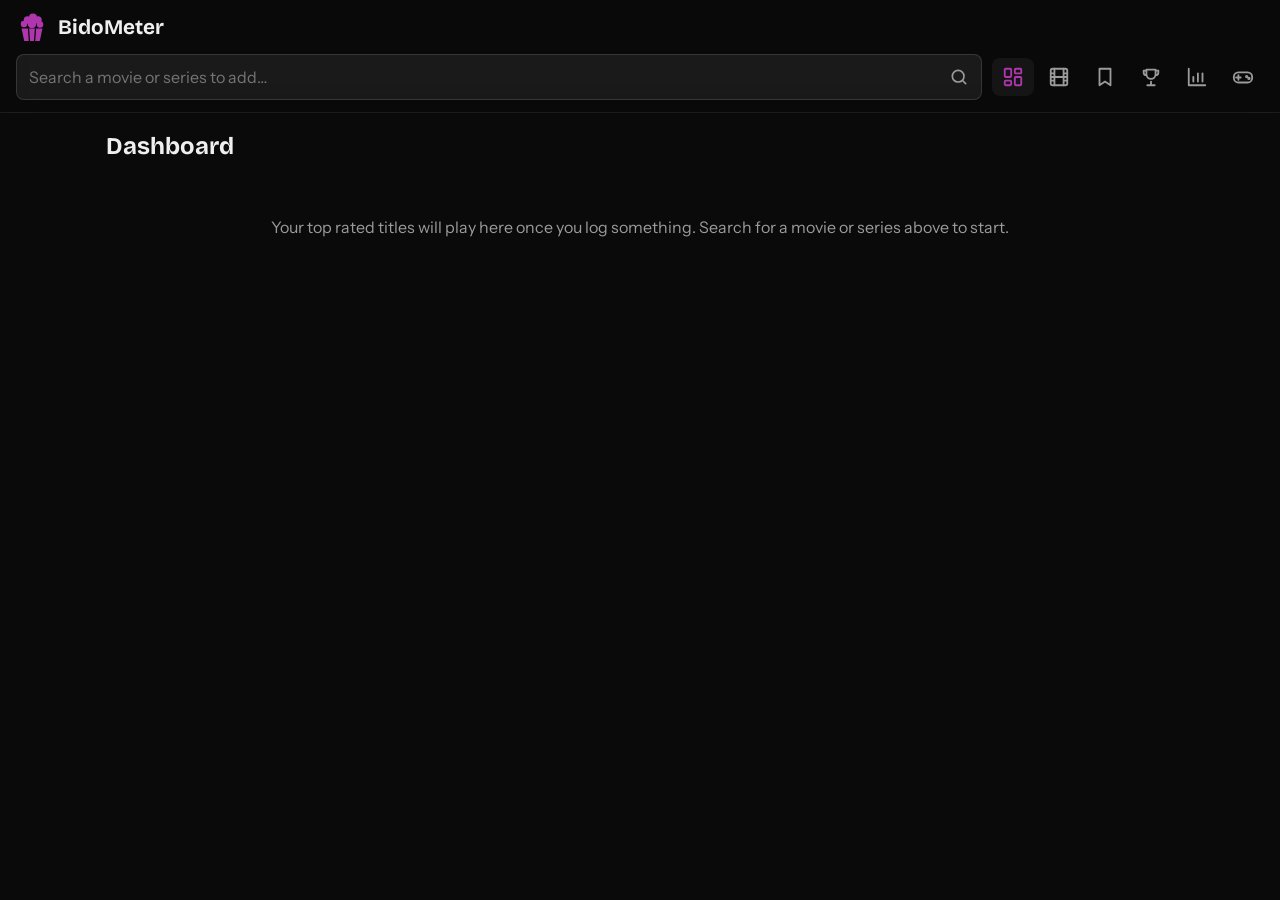
==== index.html @ 8f3de4a9 "UI optimization and bug fixes" ====
<!DOCTYPE html>
<html lang="en">
<head>
<meta charset="utf-8">
<meta name="viewport" content="width=device-width, initial-scale=1">
<title>BidoMeter</title>
<link rel="icon" href="favicon.svg" type="image/svg+xml">
<link rel="icon" href="icon-192.png" sizes="192x192" type="image/png">
<link rel="apple-touch-icon" href="apple-touch-icon.png">
<link rel="manifest" href="manifest.webmanifest">
<meta name="theme-color" content="#0a0a0a">
<meta name="apple-mobile-web-app-capable" content="yes">
<meta name="mobile-web-app-capable" content="yes">
<meta name="apple-mobile-web-app-title" content="BidoMeter">
<meta name="apple-mobile-web-app-status-bar-style" content="black">
<link href="https://fonts.googleapis.com/css2?family=Bricolage+Grotesque:wght@600;800&family=Instrument+Sans:wght@400;600&display=swap" rel="stylesheet">
<style>
:root{color-scheme:dark;--bg:#0a0a0a;--card:#151515;--line:#2b2b2b;--ink:#efefef;--mute:#9b9b9b;--hot:#b036ad;--glow:rgba(176,54,173,.55);--red:#ff6b81}
*{box-sizing:border-box;margin:0}
body{background:var(--bg);color:var(--ink);font:16px/1.5 'Instrument Sans',system-ui,sans-serif;min-height:100vh}
h1,h2,h3{font-family:'Bricolage Grotesque',system-ui,sans-serif;line-height:1.15}
button,input{font:inherit;color:inherit}
button{cursor:pointer}
:focus-visible{outline:2px solid var(--hot);outline-offset:2px}
header{position:sticky;top:0;z-index:5;background:rgba(10,10,10,.55);-webkit-backdrop-filter:blur(18px) saturate(150%);backdrop-filter:blur(18px) saturate(150%);border-bottom:1px solid rgba(255,255,255,.08);padding:12px 16px;display:flex;flex-wrap:wrap;gap:10px;align-items:center}
header h1{font-size:1.3rem;flex:1 1 100%}
header form{flex:1 1 240px;display:flex;gap:6px}
input{background:var(--card);border:1px solid var(--line);border-radius:8px;padding:10px 12px;width:100%}
.btn{background:var(--hot);color:#fff;border:0;border-radius:8px;padding:10px 16px;font-weight:600}
.btn.ghost{background:none;color:var(--ink);border:1px solid var(--line)}
.btn.danger{background:none;color:var(--red);border:1px solid var(--red)}
nav{display:flex;gap:4px}
nav button{background:none;border:0;padding:8px 12px;border-radius:8px;color:var(--mute);font-weight:600}
nav button.on{background:var(--card);color:var(--hot)}
main{max-width:1100px;margin:0 auto;padding:20px 16px 60px}
.grid{display:grid;grid-template-columns:repeat(auto-fill,minmax(150px,1fr));gap:16px}
.poster{background:var(--card);border:1px solid var(--line);border-radius:10px;overflow:hidden;text-align:left;padding:0;display:block;width:100%}
.poster img,.ph{width:100%;aspect-ratio:2/3;object-fit:cover;display:grid;place-items:center;background:var(--card);color:var(--mute)}
.poster div{padding:8px 10px;font-size:.9rem}
.poster small{color:var(--mute);display:block}
.score{color:var(--hot);font-weight:600}
.empty{color:var(--mute);padding:40px 0;text-align:center}
.msg{background:var(--card);border-left:4px solid var(--hot);padding:12px 14px;border-radius:6px;margin-bottom:16px}
#modal{position:fixed;inset:0;background:rgba(0,0,0,.86);display:none;z-index:10;overflow:auto;padding:16px}
#modal.open{display:block}
.sheet{background:var(--bg);border:1px solid var(--line);border-radius:14px;max-width:820px;margin:0 auto;padding:20px;position:relative}
.x{position:absolute;right:12px;top:12px;background:var(--card);border:0;border-radius:50%;width:36px;height:36px}
.top{display:flex;gap:18px;flex-wrap:wrap}
.top img{width:170px;border-radius:10px;align-self:flex-start}
.top>div{flex:1 1 260px}
.meta{color:var(--mute);margin:6px 0 10px}
.badges{display:flex;gap:8px;flex-wrap:wrap;margin:10px 0}
.badge{background:var(--card);border:1px solid var(--line);border-radius:20px;padding:3px 12px;font-size:.85rem}
.cast{display:flex;gap:12px;overflow-x:auto;padding:8px 0}
.cast button{background:none;border:0;width:84px;flex:none;text-align:center;font-size:.8rem}
.cast img,.cast .ph{width:72px;height:72px;border-radius:50%;margin:0 auto 4px;aspect-ratio:1}
.rate{background:var(--card);border-radius:10px;padding:14px;margin-top:16px}
.row{display:flex;justify-content:space-between;align-items:center;gap:8px;padding:5px 0;flex-wrap:wrap}
.stars button{background:none;border:0;font-size:1.7rem;color:#444;padding:0 2px}
.stars button.f{color:var(--hot)}
.acts{display:flex;gap:8px;margin-top:12px;flex-wrap:wrap}
.lb{list-style:none;padding:0}
.lb li{display:flex;align-items:center;gap:12px;background:var(--card);border:1px solid var(--line);border-radius:10px;padding:8px 12px;margin-bottom:8px;cursor:pointer}
.lb img,.lb .ph{width:48px;height:48px;border-radius:50%;aspect-ratio:1}
.lb b{margin-left:auto;font-family:'Bricolage Grotesque';font-size:1.4rem;color:var(--hot)}
.lb .rk{width:28px;color:var(--mute)}
label{display:block;margin:12px 0 4px;color:var(--mute);font-size:.9rem}
h2{margin:0 0 14px}h3{margin:20px 0 6px}

select{display:block;width:100%;margin-top:4px;background:var(--card);border:1px solid var(--line);border-radius:8px;padding:9px 10px;color:var(--ink);font:inherit}
.filters{display:grid;grid-template-columns:repeat(auto-fit,minmax(130px,1fr));gap:10px;margin-bottom:18px;align-items:end}
.filters label{margin:0;font-size:.8rem}
.filters input{margin-top:4px}
.stats{display:grid;grid-template-columns:repeat(3,1fr);gap:12px;margin:0 0 4px}
.stat{background:var(--card);border:1px solid var(--line);border-radius:10px;padding:12px 14px}
.stat b{display:block;font:800 1.6rem 'Bricolage Grotesque',system-ui,sans-serif;color:var(--hot)}
.stat span{color:var(--mute);font-size:.85rem}
.hero{position:relative;height:380px;border:1px solid var(--line);border-radius:16px;overflow:hidden;background:var(--card)}
.slide{position:absolute;inset:0;display:flex;gap:24px;align-items:flex-end;padding:28px 64px 48px;opacity:0;transition:opacity .7s;pointer-events:none}
.slide.on{opacity:1;pointer-events:auto}
.slide .full{position:absolute;inset:0;width:100%;height:100%;object-fit:cover;object-position:center 20%}
.shade{position:absolute;inset:0;background:linear-gradient(0deg,rgba(10,10,10,.96) 0%,rgba(10,10,10,.6) 45%,rgba(10,10,10,.1) 100%)}
.slide .txt{position:relative;min-width:0}
.slide h2{font-size:2.2rem;margin:4px 0}
.slide .meta{margin:0}
.sr{color:var(--hot);letter-spacing:2px;font-size:1.2rem}
.ov{display:-webkit-box;-webkit-line-clamp:3;-webkit-box-orient:vertical;overflow:hidden;margin:8px 0 4px;max-width:60ch}
.arrow{position:absolute;top:50%;transform:translateY(-50%);z-index:2;width:40px;height:40px;border-radius:50%;border:1px solid var(--line);background:rgba(10,10,10,.6);font-size:1.3rem}
.arrow.l{left:10px}.arrow.r{right:10px}
.dots{position:absolute;bottom:12px;left:0;right:0;display:flex;justify-content:center;gap:8px;z-index:2}
.dots button{width:10px;height:10px;border-radius:50%;border:0;background:#444;padding:0}
.dots button.on{background:var(--hot);width:26px;border-radius:6px}
@media(max-width:640px){.hero{height:440px}.slide{padding:20px 16px 44px}.slide h2{font-size:1.5rem}.arrow{display:none}}
@media(prefers-reduced-motion:reduce){.slide{transition:none}}
.score,.sr,.stars button.f,.stat b,.lb b{text-shadow:0 0 10px var(--glow)}
.dots button.on{box-shadow:0 0 10px var(--glow)}
.hero{box-shadow:0 0 24px rgba(176,54,173,.25)}
.slide .txt{text-shadow:0 1px 8px rgba(0,0,0,.7)}
.cast img,.lb img{object-fit:cover;object-position:center top;flex:none}
.lb .ph{flex:none}
.cast button{display:flex;flex-direction:column;align-items:center;justify-content:flex-start}
.nm{display:-webkit-box;-webkit-line-clamp:2;-webkit-box-orient:vertical;overflow:hidden;line-height:1.25;min-height:2.5em;width:100%}
nav button{padding:8px 10px}
nav button svg{display:block;width:22px;height:22px}
.sr svg{width:1.25rem;height:1.25rem;margin-right:2px;vertical-align:-4px}
header input{background:rgba(255,255,255,.07);border-color:rgba(255,255,255,.12)}
#sf{position:relative}
#sf input{padding-right:46px}
.sbtn{position:absolute;right:4px;top:50%;transform:translateY(-50%);width:38px;height:38px;display:grid;place-items:center;background:none;border:0;border-radius:8px;color:var(--mute)}
.sbtn:hover{color:var(--hot)}
.sbtn svg{width:20px;height:20px}
.ic{display:inline-grid;place-items:center;padding:9px 11px;justify-self:start}
.ic svg{width:20px;height:20px}
.strip{display:flex;gap:10px;overflow-x:auto;padding-bottom:8px;margin-top:30px}
.strip+.top{margin-top:10px}
.strip.wide img{height:170px;aspect-ratio:16/9}
.strip img{flex:none;height:210px;aspect-ratio:2/3;object-fit:cover;border-radius:10px}
.facts{margin:8px 0 10px}
.facts p{display:flex;gap:10px;margin:3px 0}
.facts .k{flex:none;width:84px;color:var(--mute)}
.facts .v{min-width:0}
[hidden]{display:none!important}
.clip{display:-webkit-box;-webkit-line-clamp:4;-webkit-box-orient:vertical;overflow:hidden;white-space:pre-line}
.ov.clip{-webkit-line-clamp:3}
.clip.open{display:block;-webkit-line-clamp:unset;overflow:visible}
.vm{display:block;background:none;border:0;padding:2px 0;margin:0 0 10px;color:var(--hot);font-weight:600}
.slide .txt{max-height:100%;overflow-y:auto}
img.zm{cursor:zoom-in}
.strip.wide{margin-top:16px}
.top h2{padding-right:44px}
#lb{position:fixed;inset:0;z-index:30;background:rgba(0,0,0,.95);display:flex;align-items:center;justify-content:center;cursor:zoom-out}
#lb img{max-width:100vw;max-height:100vh;object-fit:contain}
.lbx,.lbp{position:absolute;width:44px;height:44px;border-radius:50%;border:0;background:rgba(255,255,255,.12);color:#fff;font-size:1.4rem}
.lbx{top:14px;right:14px}
.lbp{top:50%;transform:translateY(-50%)}
.lbp.l{left:12px}.lbp.r{right:12px}
.aw .awn{margin:0 0 6px}
.aw .vm{margin:6px 0 0}
header h1{display:flex;align-items:center;gap:10px}
.logo{width:32px;height:32px;flex:none;color:var(--hot)}
.chips{display:flex;gap:8px;flex-wrap:wrap;margin:0 0 10px}
.chip{border:1px solid var(--line);background:var(--card);border-radius:20px;padding:6px 16px}
.chip.on{background:var(--hot);border-color:var(--hot);color:#fff}
.pg{display:flex;flex-wrap:wrap;justify-content:center;gap:6px;margin:24px 0 4px}
.pgb{min-width:38px;height:38px;padding:0 10px;border-radius:8px;border:1px solid var(--line);background:var(--card)}
.pgb.on{background:var(--hot);border-color:var(--hot);color:#fff}
.pgb:disabled{opacity:.35;cursor:default}
.gap{align-self:center;color:var(--mute)}
.bar{margin:-6px 0 8px}
.bk{background:none;border:0;color:var(--hot);font-weight:600;padding:6px 8px 6px 0}
.bar+.strip{margin-top:4px}
.hh{margin:28px 0 12px}
.hh:first-child{margin-top:0}
.atop{display:flex;align-items:flex-start;gap:14px;overflow-x:auto;padding-bottom:8px}
.at{flex:none;width:140px;background:none;border:0;padding:0;text-align:left;display:flex;flex-direction:column;align-items:flex-start;justify-content:flex-start}
.at img,.at .ph{display:block;width:140px;aspect-ratio:2/3;object-fit:cover;object-position:center top;border-radius:10px;background:var(--card)}
.at b{display:block;margin-top:6px;font-weight:600;line-height:1.25;overflow-wrap:anywhere}
.at small{color:var(--mute)}
@media(max-width:480px){.stat{padding:10px}.stat b{font-size:1.3rem}}
.lbar{display:flex;align-items:center;justify-content:space-between;gap:10px;margin:0 0 12px}
.ftb{display:inline-flex;align-items:center;gap:8px}
.ftb svg,.vt svg{width:18px;height:18px}
.fb{background:var(--hot);color:#fff;border-radius:10px;min-width:20px;padding:0 6px;font-size:.75rem;text-align:center}
.vt{display:flex;border:1px solid var(--line);border-radius:8px;overflow:hidden}
.vt button{background:var(--card);border:0;padding:8px 12px;color:var(--mute);display:grid;place-items:center}
.vt button.on{background:var(--hot);color:#fff}
.filters{padding:14px;border:1px solid var(--line);border-radius:12px;background:rgba(255,255,255,.03)}
.lst{border:1px solid var(--line);border-radius:10px;overflow:hidden}
.lrow{display:grid;grid-template-columns:1fr 52px 62px 86px;gap:10px;align-items:center;width:100%;padding:9px 12px;border:0;border-bottom:1px solid var(--line);background:none;text-align:left;color:var(--ink)}
button.lrow:hover{background:var(--card)}
.lrow:last-child{border-bottom:0}
.lh{color:var(--mute);font-size:.8rem;background:var(--card)}
.lt{overflow:hidden;text-overflow:ellipsis;white-space:nowrap}
.ly,.lk{color:var(--mute);font-size:.9rem}
.lr{text-align:right}
@media(max-width:480px){.lrow{grid-template-columns:1fr 40px 54px 76px;gap:6px;padding:9px 8px;font-size:.92rem}}
.stat em{display:block;font-style:normal;color:var(--mute);font-size:.8rem;margin-top:2px}
.br{display:grid;grid-template-columns:minmax(70px,150px) 1fr 34px;gap:10px;align-items:center;margin:6px 0}
.br .bl{overflow:hidden;text-overflow:ellipsis;white-space:nowrap}
.bt{display:block;background:var(--card);border-radius:6px;height:18px;overflow:hidden}
.bt i{display:block;height:100%;background:var(--hot);border-radius:6px}
.bn{text-align:right;color:var(--mute);font-size:.9rem}
@media(max-width:480px){.br{grid-template-columns:90px 1fr 28px;gap:8px}}
.stat .tl{display:block;margin-top:8px}
.kws{margin:0 0 10px}
.kws>.meta{display:block;margin:2px 0 6px}
.chip{font:inherit;color:var(--ink)}
.chips.tabs .chip{display:grid;place-items:center;padding:8px 16px}
.chips.tabs .chip svg{width:20px;height:20px}
.kwd{margin:0 0 10px;border:1px solid var(--line);border-radius:10px;background:var(--card)}
.kwd>summary{display:flex;justify-content:space-between;align-items:center;cursor:pointer;padding:9px 12px;font-weight:600;list-style:none}
.kwd>summary::-webkit-details-marker{display:none}
.kwd>summary::after{content:'+';color:var(--hot);font-size:1.2rem;line-height:1}
.kwd[open]>summary::after{content:'–'}
.kwd .chips{padding:0 12px 12px;margin:0}
.mkw{margin-top:10px}
.kwd>.v{padding:0 12px 12px}
.lb .rk{flex:none;width:28px}
.lb li>div{flex:1;min-width:0}
.lb b{flex:none}
#modal{overscroll-behavior:contain}
.qmodes{display:grid;grid-template-columns:repeat(auto-fit,minmax(230px,1fr));gap:12px;margin:14px 0 22px}
.qm{display:flex;flex-direction:column;gap:6px;text-align:left;background:var(--card);border:1px solid var(--line);border-radius:12px;padding:14px;color:var(--ink)}
.qm:not(:disabled):hover{border-color:var(--hot)}
.qm:disabled{opacity:.55;cursor:default}
.qm b{font:700 1.1rem 'Bricolage Grotesque',system-ui,sans-serif}
.qm span{color:var(--mute);font-size:.9rem}
.qm em{font-style:normal;color:var(--hot);font-size:.85rem;margin-top:auto;padding-top:6px}
.qbar{display:flex;align-items:center;justify-content:space-between;gap:10px;flex-wrap:wrap;margin-bottom:14px}
.qbar span{color:var(--mute)}
.qstage{display:flex;flex-direction:column;align-items:center;gap:10px;margin:6px 0 16px;text-align:center}
.qstage h3{margin:0}
.qposter{width:min(240px,64vw);aspect-ratio:2/3;object-fit:cover;border-radius:12px;background:var(--card)}
.qopts,.qhl{display:grid;grid-template-columns:1fr 1fr;gap:10px}
@media(max-width:520px){.qopts{grid-template-columns:1fr}}
.qo{display:flex;align-items:center;gap:10px;text-align:left;padding:12px 14px;border:1px solid var(--line);background:var(--card);border-radius:10px;color:var(--ink)}
.qhl .qo{justify-content:center;font-weight:600}
.qo:not(:disabled):hover{border-color:var(--hot)}
.qo:disabled{cursor:default}
.qo.ok{border-color:#3ecf8e;background:rgba(62,207,142,.14)}
.qo.bad{border-color:var(--red);background:rgba(255,107,129,.14)}
.qo small{color:var(--mute)}
.qav{flex:none}
.qav img,.qav i{display:block;width:40px;height:40px;border-radius:50%;object-fit:cover;object-position:center top;background:var(--line)}
.qfb{margin:14px 0 10px;padding:10px 14px;border-radius:10px}
.qfb.ok{background:rgba(62,207,142,.14)}
.qfb.bad{background:rgba(255,107,129,.14)}
.qclues{display:flex;flex-wrap:wrap;gap:8px;justify-content:center}
.qpair{display:grid;grid-template-columns:1fr 1fr;gap:12px;margin:10px 0 14px}
.qc{background:var(--card);border:1px solid var(--line);border-radius:12px;padding:10px;text-align:center}
.qc img,.qc .ph{display:block;width:100%;max-width:150px;aspect-ratio:2/3;object-fit:cover;border-radius:8px;margin:0 auto 8px}
.qval{font:800 1.4rem 'Bricolage Grotesque',system-ui,sans-serif;color:var(--hot)}
.qhr{display:flex;justify-content:space-between;gap:10px;padding:9px 12px;border-bottom:1px solid var(--line)}
.qhr:last-child{border-bottom:0}
.qend{text-align:center;padding:20px 0}
.qend .big{font:800 3.2rem 'Bricolage Grotesque',system-ui,sans-serif;color:var(--hot)}
.qwrap{overflow:hidden;border-radius:12px;line-height:0}
.qi{display:grid;place-items:center;width:56px;height:56px;border-radius:14px;font-style:normal;color:var(--hot);background:linear-gradient(135deg,rgba(176,54,173,.42),rgba(176,54,173,.08));border:1px solid rgba(176,54,173,.5);margin-bottom:4px}
.qi svg{width:30px;height:30px}
.qm:disabled .qi{filter:grayscale(1)}
.qt{display:inline-flex;align-items:center;gap:10px}
.qi.sm{width:32px;height:32px;border-radius:9px;margin:0}
.qi.sm svg{width:18px;height:18px}
.qi.lg{width:76px;height:76px;border-radius:20px;margin:0 auto 10px}
.qi.lg svg{width:40px;height:40px}
.wnow{margin:12px 0}
.wnow>summary{list-style:none;cursor:pointer;display:inline-flex;align-items:center;gap:8px;background:var(--hot);color:#fff;font-weight:600;padding:10px 20px;border-radius:10px}
.wnow>summary::-webkit-details-marker{display:none}
.wbody{margin-top:10px;border:1px solid var(--line);border-radius:10px;background:var(--card);padding:10px}
.wrow{display:flex;align-items:center;gap:4px;border-bottom:1px solid var(--line)}
.wl{flex:1;min-width:0;display:block;padding:9px 8px;color:var(--ink);text-decoration:none;border-radius:8px}
.wl:hover{background:rgba(255,255,255,.05)}
.wl b{display:block;overflow:hidden;text-overflow:ellipsis;white-space:nowrap}
.wl small{color:var(--mute)}
.wi{flex:none;background:none;border:0;color:var(--mute);width:38px;height:38px;border-radius:8px;display:grid;place-items:center}
.wi:hover{color:var(--hot)}
.wi svg{width:18px;height:18px}
.wbody>.btn{margin-top:10px}
.wform label{display:block;margin:10px 0 4px}
.wform code{color:var(--hot)}
.wform .acts{margin-top:10px}
.wi.wstar.on{color:var(--hot)}
.hsec{margin-top:26px}
@media(min-width:900px){
  .duo{display:grid;grid-template-columns:1fr 1fr;gap:20px;align-items:start}
  .duo .hero{height:520px}
}
</style>
</head>
<body>
<header>
  <h1><svg class="logo" viewBox="0 0 64 64" aria-hidden="true"><mask id="pm"><rect width="64" height="64" fill="#fff"/><path d="M25 33L26.8 58M39 33L37.2 58" stroke="#000" stroke-width="2.6"/></mask>
<g fill="currentColor"><circle cx="16" cy="24" r="6.5"/><circle cx="23" cy="16" r="7.5"/><circle cx="34" cy="11" r="8"/><circle cx="44" cy="16" r="7.5"/><circle cx="48" cy="25" r="6.5"/><circle cx="32" cy="24" r="8.5"/><path mask="url(#pm)" d="M11 33h42l-5.5 25h-31z"/></g></svg>BidoMeter</h1>
  <form id="sf"><input id="q" placeholder="Search a movie or series to add…" aria-label="Search movies and series"><button class="sbtn" aria-label="Search" title="Search"><svg viewBox="0 0 24 24" fill="none" stroke="currentColor" stroke-width="2" stroke-linecap="round" stroke-linejoin="round"><circle cx="11" cy="11" r="7"/><path d="M20 20l-3.5-3.5"/></svg></button></form>
  <nav id="nav"></nav>
</header>
<main id="main"></main>
<div id="modal"><div class="sheet" id="sheet"></div></div>

<script>
/* ---------- config & storage ---------- */
const $=s=>document.querySelector(s);
const esc=s=>String(s??'').replace(/[&<>"]/g,c=>({'&':'&amp;','<':'&lt;','>':'&gt;','"':'&quot;'}[c]));
const load=k=>{try{return JSON.parse(localStorage.getItem(k))}catch{return null}};
const save=(k,v)=>{try{localStorage.setItem(k,JSON.stringify(v))}catch{}};
const DEF={tmdb:'839adee8e20e6a241d50bf54b4e86116',omdb:'f994cdc4',sbUrl:'https://cnktxqtdrtztkcveuimj.supabase.co',sbKey:'sb_publishable_Z4hYMpx8Ehk87fAjAi5Gnw_L9VcmYB_'};
let cfg={...DEF,...(load('cfg')||{})};
if(!cfg.sbUrl)cfg.sbUrl=DEF.sbUrl;
if(!cfg.sbKey)cfg.sbKey=DEF.sbKey;
cfg.sbUrl=cfg.sbUrl.replace(/\/rest\/v1\/?$/,'').replace(/\/$/,'');
if(!cfg.tmdb)cfg.tmdb=DEF.tmdb;
if(!cfg.omdb)cfg.omdb=DEF.omdb;
let lib=[],view='library',results=[];
let all=[],wl=[];
const isW=m=>CATS.every(([k])=>m.ratings&&m.ratings[k]);
function split(){lib=all.filter(isW);wl=all.filter(m=>!isW(m))}
const IMG='https://image.tmdb.org/t/p/';
/* Series are stored with a negative id (-tmdbId) so they never clash with movie ids; no table change needed */
const norm=r=>({id:r.media_type==='tv'?-r.id:r.id,title:r.title||r.name,release_date:r.release_date||r.first_air_date,poster_path:r.poster_path});
const CATS=[['story','Story'],['prod','Quality'],['perf','Performance'],['like','BidoMeter']];

const sbOn=()=>cfg.sbUrl&&cfg.sbKey;
const sbH=()=>({apikey:cfg.sbKey,...(cfg.sbKey.startsWith('eyJ')?{Authorization:'Bearer '+cfg.sbKey}:{}),'Content-Type':'application/json'});
async function dbAll(){
  if(!sbOn())return load('lib')||[];
  const r=await fetch(cfg.sbUrl+'/rest/v1/movies?select=*&order=created_at.desc',{headers:sbH()});
  if(!r.ok)throw new Error('Supabase: '+r.status);
  return r.json();
}
async function dbSave(m){
  if(!sbOn()){all=all.filter(x=>x.id!==m.id);all.unshift(m);save('lib',all);split();return}
  const r=await fetch(cfg.sbUrl+'/rest/v1/movies',{method:'POST',headers:{...sbH(),Prefer:'resolution=merge-duplicates'},body:JSON.stringify(m)});
  if(!r.ok)throw new Error('Supabase: '+r.status);
  all=await dbAll();split();
}
async function dbDel(id){
  if(!sbOn()){all=all.filter(x=>x.id!==id);save('lib',all);split();return}
  await fetch(cfg.sbUrl+'/rest/v1/movies?id=eq.'+id,{method:'DELETE',headers:sbH()});
  all=await dbAll();split();
}

/* ---------- APIs ---------- */
async function tmdb(path){
  if(!cfg.tmdb)throw new Error('TMDB API key is missing.');
  const r=await fetch('https://api.themoviedb.org/3'+path+(path.includes('?')?'&':'?')+'api_key='+cfg.tmdb);
  if(!r.ok)throw new Error('TMDB error '+r.status+'. Check your API key.');
  return r.json();
}
async function omdbData(id){
  if(!cfg.omdb||!id)return null;
  try{return await(await fetch(`https://www.omdbapi.com/?i=${id}&apikey=${cfg.omdb}`)).json()}catch{return null}
}
async function imdbRating(id){
  if(!cfg.omdb||!id)return null;
  try{const d=await(await fetch(`https://www.omdbapi.com/?i=${id}&apikey=${cfg.omdb}`)).json();return d.imdbRating&&d.imdbRating!=='N/A'?d.imdbRating:null}catch{return null}
}

/* ---------- views ---------- */
const IC={
 dashboard:'<rect x="3" y="3" width="7" height="9" rx="1"/><rect x="14" y="3" width="7" height="5" rx="1"/><rect x="14" y="12" width="7" height="9" rx="1"/><rect x="3" y="16" width="7" height="5" rx="1"/>',
 library:'<rect x="3" y="3" width="18" height="18" rx="2"/><path d="M7 3v18M17 3v18M3 8h4M3 12h18M3 16h4M17 8h4M17 16h4"/>',
 watch:'<path d="M6 3h12v18l-6-4-6 4z"/>',
 quiz:'<rect x="2" y="7" width="20" height="11" rx="5"/><path d="M7 10v5M4.5 12.5h5"/><circle cx="16" cy="11.5" r=".8"/><circle cx="18.5" cy="13.5" r=".8"/>',
 stats:'<path d="M3 3v18h18"/><path d="M8 17v-5M13 17V8M18 17v-9"/>',
 board:'<path d="M8 21h8M12 17v4M7 4h10v5a5 5 0 0 1-10 0zM17 5h3v2a3 3 0 0 1-3 3M7 5H4v2a3 3 0 0 0 3 3"/>'};
function nav(){
  $('#nav').innerHTML=[['dashboard','Dashboard'],['library','Library'],['watch','To Watch'],['board','Leaderboard'],['stats','Statistics'],['quiz','Quiz']]
   .map(([k,l])=>`<button class="${view===k?'on':''}" data-v="${k}" aria-label="${l}" title="${l}"><svg viewBox="0 0 24 24" fill="none" stroke="currentColor" stroke-width="2" stroke-linecap="round" stroke-linejoin="round">${IC[k]}</svg></button>`).join('');
}
$('#nav').onclick=e=>{const b=e.target.closest('[data-v]');if(b){view=b.dataset.v;render();window.scrollTo(0,0)}};
$('#sf').onsubmit=e=>{e.preventDefault();const q=$('#q').value.trim();if(!q)return;SQ={q,type:'multi',page:1,data:null};window.scrollTo(0,0);runSearch()};
function card(m){
  if(m.person)return `<button class="poster" data-a="${m.id}">${m.photo?`<img loading="lazy" src="${m.photo}" alt="">`:'<div class="ph">No photo</div>'}<div>${esc(m.title)}<small>${m.dept==='Acting'?'Actor':esc(m.dept)}</small></div></button>`;
  const w=all.find(x=>x.id===m.id);
  const yr=(m.year||(m.release_date||'').slice(0,4)||'');
  const poster=m.poster||(m.poster_path?IMG+'w342'+m.poster_path:'');
  const avg=w?(CRS==='imdb'?(w.imdb_rating?'IMDb '+w.imdb_rating:null):CRS==='tmdb'?(w.tmdb_rating?'TMDB '+w.tmdb_rating:null):(avgOf(w)?'★ '+avgOf(w):null)):null;
  return `<button class="poster" data-m="${m.id}">${poster?`<img loading="lazy" src="${poster}" alt="">`:`<div class="ph">No poster</div>`}
  <div>${esc(m.title)}<small>${m.st?(m.id<0?'Series':'Movie')+' · ':''}${yr}${!m.st&&m.id<0?' · Series':''}${w&&!isW(w)?' · To Watch':''}${avg?` · <span class="score">${avg}</span>`:''}</small></div></button>`;
}
const avgOf=m=>{const v=Object.values(m.ratings||{}).filter(Boolean);return v.length?(v.reduce((a,b)=>a+b,0)/v.length).toFixed(1):null};

function wireClips(root){
  root.querySelectorAll('.clip').forEach(el=>{
    const b=el.nextElementSibling;if(!b||!b.classList.contains('vm'))return;
    if(el.scrollHeight<=el.clientHeight+1){b.hidden=true;return}
    b.onclick=()=>{const o=el.classList.toggle('open');b.textContent=o?'View less':'View more'};
  });
}
const H={};
const F0={type:'all',genre:'all',year:'all',rating:'mine',sort:'az'},F={...F0};
const num=x=>+x||0;
function heroGo(key,n){
  const box=$('#h_'+key);if(!box)return;
  const sl=box.querySelectorAll('.slide'),ds=box.querySelectorAll('.dots button'),h=H[key];
  h.i=(n+sl.length)%sl.length;
  sl.forEach((e,i)=>e.classList.toggle('on',i===h.i));ds.forEach((e,i)=>e.classList.toggle('on',i===h.i));
}
function heroBox(key,title,n,fn){
  const h=H[key]=H[key]||{i:0,t:0};h.i%=n;
  const range=Array.from({length:n},(_,i)=>i);
  return`<section class="hsec"><h2 class="hh">${title}</h2><div class="hero" id="h_${key}">${range.map(i=>fn(i,i===h.i?' on':'')).join('')}<button class="arrow l" aria-label="Previous">‹</button><button class="arrow r" aria-label="Next">›</button><div class="dots">${range.map(i=>`<button aria-label="Show slide ${i+1}" class="${i===h.i?'on':''}"></button>`).join('')}</div></div></section>`;
}
function heroWire(key,n,ms){
  const box=$('#h_'+key),h=H[key];
  const start=()=>{clearInterval(h.t);if(n>1)h.t=setInterval(()=>heroGo(key,h.i+1),ms)};
  box.querySelectorAll('.dots button').forEach((b,i)=>b.onclick=()=>{heroGo(key,i);start()});
  box.querySelector('.arrow.l').onclick=()=>{heroGo(key,h.i-1);start()};
  box.querySelector('.arrow.r').onclick=()=>{heroGo(key,h.i+1);start()};
  box.onmouseenter=()=>clearInterval(h.t);box.onmouseleave=start;start();
}
function dash(){
  const el=$('#main');
  if(!lib.length){el.innerHTML='<h2>Dashboard</h2><p class="empty">Your top rated titles will play here once you log something. Search for a movie or series above to start.</p>';return}
  const top=a=>a.filter(m=>num(avgOf(m))).sort((x,y)=>num(avgOf(y))-num(avgOf(x))||num(y.imdb_rating)-num(x.imdb_rating)).slice(0,6);
  const tm=top(lib.filter(m=>m.id>0)),ts=top(lib.filter(m=>m.id<0));
  const ac={};lib.forEach(m=>(m.cast||[]).forEach(a=>{const o=ac[a.id]??={id:a.id,name:a.name,photo:a.photo,n:0,films:[]};o.n++;o.films.push(m.title)}));
  const acts=Object.values(ac).filter(a=>a.photo).sort((x,y)=>y.n-x.n||x.name.localeCompare(y.name)).slice(0,10);
  const stat=(v,l)=>`<div class="stat"><b>${v}</b><span>${l}</span></div>`;
  const SP='M12 1.7l3.1 6.6 7.2.9-5.3 5 1.4 7.2L12 17.8l-6.4 3.6L7 14.2 1.7 9.2l7.2-.9z';
  const star=(n,u)=>[0,1,2,3,4].map(i=>{const f=Math.round(Math.max(0,Math.min(1,n-i))*100);return `<svg viewBox="0 0 24 24" aria-hidden="true"><defs><linearGradient id="g${u}_${i}"><stop offset="${f}%" style="stop-color:var(--hot)"/><stop offset="${f}%" style="stop-color:#4a4a4a"/></linearGradient></defs><path d="${SP}" fill="url(#g${u}_${i})"/></svg>`}).join('');
  const titleSlide=(key,items)=>(i,on)=>{const m=items[i],a=avgOf(m);return`<div class="slide${on}">${m.poster?`<img class="full" src="${m.poster.replace('/w342/','/w780/')}" alt="">`:''}<div class="shade"></div>
    <div class="txt"><p class="meta">#${i+1} · ${m.id<0?'Series':'Movie'} · ${m.year}</p><h2>${esc(m.title)}</h2>
    <p><span class="sr">${star(a,key+i)}</span> <span class="score">${a}</span> <span class="meta">your rating</span></p>
    <div class="badges">${m.imdb_rating?`<span class="badge">IMDb <span class="score">${m.imdb_rating}</span></span>`:''}${m.tmdb_rating?`<span class="badge">TMDB <span class="score">${m.tmdb_rating}</span></span>`:''}${m.genres?`<span class="badge">${esc(m.genres)}</span>`:''}</div>
    <button class="btn" data-m="${m.id}">View details</button></div></div>`};
  const atop=acts.length?`<h2 class="hh">Top Watched Actors</h2><div class="atop">${acts.map(a=>`<button class="at" data-a="${a.id}">${a.photo?`<img loading="lazy" src="${a.photo.replace('/w185/','/h632/')}" alt="">`:'<div class="ph"></div>'}<b>${esc(a.name)}</b><small>${a.n} title${a.n===1?'':'s'}</small></button>`).join('')}</div>`:'';
  el.innerHTML=`<div class="stats">${stat(lib.length,'Titles watched')}${stat(lib.filter(m=>m.id>0).length,'Movies')}${stat(lib.filter(m=>m.id<0).length,'Series')}</div>`
    +((tm.length||ts.length)?`<div class="duo">${tm.length?heroBox('m','Top Rated Movies',tm.length,titleSlide('m',tm)):''}${ts.length?heroBox('s','Top Rated Series',ts.length,titleSlide('s',ts)):''}</div>`:'')
    +atop
    +`<h3>Recently Added</h3><div class="grid">${lib.slice(0,6).map(card).join('')}</div>`;
  [['m',tm],['s',ts]].forEach(([k,l],j)=>{if(l.length)heroWire(k,l.length,5000+j*700)});
}
const rtxt=w=>CRS==='imdb'?(w.imdb_rating?'IMDb '+w.imdb_rating:null):CRS==='tmdb'?(w.tmdb_rating?'TMDB '+w.tmdb_rating:null):(avgOf(w)?'★ '+avgOf(w):null);
function listHTML(items){
  return`<div class="lst"><div class="lrow lh"><span>Title</span><span>Year</span><span>Type</span><span style="text-align:right">Rating</span></div>${items.map(m=>`<button class="lrow" data-m="${m.id}"><span class="lt">${esc(m.title)}</span><span class="ly">${esc(m.year||'')}</span><span class="lk">${m.id<0?'Series':'Movie'}</span><span class="lr score">${rtxt(m)||'–'}</span></button>`).join('')}</div>`;
}
function library(){
  const el=$('#main');
  const gs=[...new Set(lib.flatMap(m=>(m.genres||'').split(', ').filter(Boolean)))].sort();
  const sel=(k,opts)=>`<select data-f="${k}">${opts.map(([v,l])=>`<option value="${esc(v)}"${String(F[k])===String(v)?' selected':''}>${esc(l)}</option>`).join('')}</select>`;
  const yrs=[...new Set(lib.map(m=>m.year).filter(Boolean))].sort().reverse();
  el.innerHTML=`<h2>Watched <span id="cnt"></span></h2><div class="lbar"><button class="btn ghost ftb" id="ft" aria-expanded="${fOpen}" aria-controls="fp"><svg viewBox="0 0 24 24" fill="none" stroke="currentColor" stroke-width="2" stroke-linecap="round" stroke-linejoin="round"><path d="M3 5h18l-7 8v6l-4 2v-8z"/></svg>Filters <span class="fb" id="fb" hidden>0</span></button><div class="vt"><button data-vw="grid" class="${LV==='grid'?'on':''}" aria-label="Picture view" title="Picture view"><svg viewBox="0 0 24 24" fill="none" stroke="currentColor" stroke-width="2" stroke-linecap="round" stroke-linejoin="round"><rect x="3" y="3" width="7" height="7" rx="1"/><rect x="14" y="3" width="7" height="7" rx="1"/><rect x="3" y="14" width="7" height="7" rx="1"/><rect x="14" y="14" width="7" height="7" rx="1"/></svg></button><button data-vw="list" class="${LV==='list'?'on':''}" aria-label="List view" title="List view"><svg viewBox="0 0 24 24" fill="none" stroke="currentColor" stroke-width="2" stroke-linecap="round" stroke-linejoin="round"><path d="M8 6h13M8 12h13M8 18h13M3 6h.01M3 12h.01M3 18h.01"/></svg></button></div></div><div class="filters" id="fp"${fOpen?'':' hidden'}>
   <label>Type${sel('type',[['all','All'],['movie','Movies'],['tv','Series']])}</label>
   <label>Genre${sel('genre',[['all','All genres'],...gs.map(g=>[g,g])])}</label>
   <label>Release year${sel('year',[['all','All years'],...yrs.map(y=>[y,y])])}</label>



   <label>Ratings${sel('rating',[['mine','My Ratings'],['imdb','IMDb'],['tmdb','TMDB'],['none','No ranking']])}</label>
   <label>Sort by${sel('sort',[['az','Title A–Z'],['za','Title Z–A'],['new','Release: newest'],['old','Release: oldest'],['recent','Recently added']])}</label>
   <button class="btn ghost ic" id="rs" aria-label="Reset filters" title="Reset filters"><svg viewBox="0 0 24 24" fill="none" stroke="currentColor" stroke-width="2" stroke-linecap="round" stroke-linejoin="round"><path d="M3 12a9 9 0 1 0 3-6.7L3 8"/><path d="M3 3v5h5"/></svg></button></div><div id="res"></div>`;
  const rv=m=>F.rating==='imdb'?num(m.imdb_rating):F.rating==='tmdb'?num(m.tmdb_rating):num(avgOf(m));
  const by={recent:()=>0,az:(a,b)=>a.title.localeCompare(b.title),za:(a,b)=>b.title.localeCompare(a.title),
    new:(a,b)=>num(b.year)-num(a.year),old:(a,b)=>num(a.year)-num(b.year),};
  const paint=()=>{
    const l=lib.filter(m=>(F.type==='all'||(F.type==='tv')===(m.id<0))&&(F.genre==='all'||(m.genres||'').split(', ').includes(F.genre))
      &&(F.year==='all'||m.year===F.year)).sort((a,b)=>(F.rating==='none'?0:rv(b)-rv(a))||by[F.sort](a,b));
    $('#cnt').textContent=`(${l.length}${l.length!==lib.length?' of '+lib.length:''})`;
    const per=LV==='list'?50:24,pages=Math.max(1,Math.ceil(l.length/per));libPage=Math.min(libPage,pages);PG=n=>{libPage=n;paint()};
    const nf=Object.keys(F0).filter(k=>F[k]!==F0[k]).length;$('#fb').textContent=nf;$('#fb').hidden=!nf;
    CRS=F.rating==='none'?'mine':F.rating;
    $('#res').innerHTML=l.length?`${LV==='list'?listHTML(l.slice((libPage-1)*per,libPage*per)):`<div class="grid">${l.slice((libPage-1)*per,libPage*per).map(card).join('')}</div>`}${pager(libPage,pages)}`:`<p class="empty">${lib.length?'No titles match these filters.':'Nothing here yet. Search for a movie or series above to log your first one.'}</p>`;
    CRS='mine';
  };
  $('.filters').oninput=e=>{const k=e.target.dataset.f;if(!k)return;F[k]=e.target.value;libPage=1;paint()};
  $('#rs').onclick=()=>{Object.assign(F,F0);libPage=1;library()};
  $('#ft').onclick=()=>{fOpen=!fOpen;$('#fp').hidden=!fOpen;$('#ft').setAttribute('aria-expanded',fOpen)};
  el.querySelectorAll('[data-vw]').forEach(b=>b.onclick=()=>{LV=b.dataset.vw;save('lview',LV);libPage=1;library()});
  paint();
}
let CRS='mine',LV=load('lview')==='list'?'list':'grid',fOpen=false,pgBoard=1,libPage=1,wlPage=1,PG=null,SQ={q:'',type:'multi',page:1,data:null};
function pager(cur,total,k='pg'){
  if(total<2)return'';
  const nums=[...new Set([1,total,cur-1,cur,cur+1])].filter(n=>n>=1&&n<=total).sort((x,y)=>x-y);
  let h='',prev=0;
  nums.forEach(n=>{if(n-prev>1)h+='<span class="gap">…</span>';h+=`<button class="pgb${n===cur?' on':''}" data-${k}="${n}"${n===cur?' aria-current="page"':''}>${n}</button>`;prev=n});
  return`<div class="pg"><button class="pgb" data-${k}="${cur-1}" aria-label="Previous page"${cur<2?' disabled':''}>‹</button>${h}<button class="pgb" data-${k}="${cur+1}" aria-label="Next page"${cur>=total?' disabled':''}>›</button></div>`;
}
document.addEventListener('click',e=>{const b=e.target.closest('[data-pg]');if(b&&PG){PG(+b.dataset.pg);window.scrollTo({top:0})}});
function normS(r,t){
  const mt=r.media_type||t;
  if(mt==='person')return{id:r.id,title:r.name,person:1,photo:r.profile_path?IMG+'w185'+r.profile_path:'',dept:r.known_for_department||'Acting'};
  if(mt==='movie'||mt==='tv')return{...norm({...r,media_type:mt}),st:1};
  return null;
}
const fold=s=>String(s||'').toLowerCase().normalize('NFD').replace(/[\u0300-\u036f]/g,'');
const inLib=id=>lib.some(x=>x.id===id);
/* titles from your library whose name contains the search text (shown first on page 1) */
function pinned(q,type){
  const f=fold(q).trim();if(!f||type==='person')return[];
  const rank=t=>{t=fold(t);return t===f?0:t.startsWith(f)?1:2};
  return lib.filter(m=>fold(m.title).includes(f)&&(type==='multi'||(type==='movie')===(m.id>0)))
    .sort((a,b)=>rank(a.title)-rank(b.title)||a.title.localeCompare(b.title)).map(m=>({...m,st:1}));
}
function prioritize(items,pin){
  const ids=new Set(pin.map(m=>m.id)),rest=items.filter(m=>!ids.has(m.id)),w=m=>!m.person&&inLib(m.id);
  return[...pin,...rest.filter(w),...rest.filter(m=>!w(m))];
}
async function runSearch(){
  const tok=SQ.tok=(SQ.tok||0)+1;
  view='search';nav();$('#main').innerHTML='<p class="empty">Searching…</p>';
  try{
    if(SQ.type==='keyword')await runKeyword();
    else{
      const d=await tmdb(`/search/${SQ.type}?query=${encodeURIComponent(SQ.q)}&page=${SQ.page}`);
      const pin=pinned(SQ.q,SQ.type),pids=new Set(pin.map(m=>m.id)),raw=d.results.map(r=>normS(r,SQ.type)).filter(Boolean);
      const items=SQ.page===1?prioritize(raw,pin):prioritize(raw.filter(m=>!pids.has(m.id)),[]);   // pinned titles are shown on page 1 only
      SQ.data={items,pages:Math.min(d.total_pages||1,500),total:d.total_results||0};
    }
  }catch(err){$('#main').innerHTML=`<div class="msg">${esc(err.message)}</div>`;return}
  render();
  if(SQ.type==='keyword'&&SQ.data&&!SQ.data.rel)loadRelated(tok);
}
const kwChips=(list,active)=>list.map(x=>`<button class="chip${active&&active.includes(x.id)?' on':''}" data-kw="${x.id}" data-kn="${esc(x.name)}">${esc(x.name)}</button>`).join('');
async function runKeyword(){
  let ids,label;
  if(SQ.kw){ids=SQ.kw.ids;label=SQ.kw.label}
  else{
    const k=await tmdb(`/search/keyword?query=${encodeURIComponent(SQ.q)}`);
    SQ.matches=(k.results||[]).slice(0,12);
    if(!SQ.matches.length){SQ.data={items:[],pages:1,total:0,rel:[],kw:{label:SQ.q,ids:[],matches:[]}};return}
    const exact=SQ.matches.find(m=>m.name.toLowerCase()===SQ.q.toLowerCase());
    const pick=exact?[exact]:SQ.matches.slice(0,3);
    ids=pick.map(m=>m.id);label=pick.map(m=>m.name).join(', ');
  }
  const q=`with_keywords=${ids.join('|')}&sort_by=popularity.desc&page=${SQ.page}`;
  const [m,t]=await Promise.all([tmdb('/discover/movie?'+q),tmdb('/discover/tv?'+q)]);
  const items=[...m.results.map(r=>({r,t:'movie'})),...t.results.map(r=>({r,t:'tv'}))].sort((a,b)=>(b.r.popularity||0)-(a.r.popularity||0)).map(x=>normS(x.r,x.t)).filter(Boolean);
  SQ.data={items:prioritize(items,[]),pages:Math.min(Math.max(m.total_pages||1,t.total_pages||1),500),total:(m.total_results||0)+(t.total_results||0),kw:{label,ids,matches:SQ.matches||[]}};
}
/* suggestions: keywords that the titles on this page are tagged with */
async function loadRelated(tok){
  const cnt={};
  await Promise.all(SQ.data.items.slice(0,8).map(async m=>{
    try{const d=await tmdb(m.id>0?`/movie/${m.id}/keywords`:`/tv/${-m.id}/keywords`);
      (d.keywords||d.results||[]).forEach(k=>{(cnt[k.name.toLowerCase()]??={id:k.id,name:k.name,n:0}).n++})}catch{}
  }));
  if(tok!==SQ.tok||!SQ.data)return;
  const skip=new Set(SQ.data.kw?.ids||[]);
  SQ.data.rel=Object.values(cnt).filter(k=>!skip.has(k.id)).sort((a,b)=>b.n-a.n||a.name.localeCompare(b.name)).slice(0,14);
  const box=$('#kwr');if(box)box.innerHTML=SQ.data.rel.length?kwChips(SQ.data.rel):'<span class="meta">None found</span>';
}
document.addEventListener('click',e=>{
  const c=e.target.closest('[data-kwgo]');if(!c)return;
  SQ={q:c.dataset.kn,type:'keyword',page:1,data:null,kw:{ids:[+c.dataset.kwgo],label:c.dataset.kn}};
  $('#q').value=c.dataset.kn;lockTop=true;closeM();window.scrollTo({top:0});runSearch();
});
function kwBlock(d){
  const k=d.kw||{label:SQ.q,ids:[],matches:[]};
  const rel=d.rel?(d.rel.length?kwChips(d.rel):'<span class="meta">None found</span>'):'<span class="meta">Loading…</span>';
  return`<p class="meta">Titles tagged <b>${esc(k.label)}</b></p>
   ${k.matches.length?`<details class="kwd"><summary>Matching keywords (${k.matches.length})</summary><div class="chips">${kwChips(k.matches,k.ids)}</div></details>`:(SQ.kw?'':'<p class="meta">No keywords match that search. Try a shorter or different word.</p>')}
   <details class="kwd"><summary>Related keywords</summary><div class="chips" id="kwr">${rel}</div></details>`;
}
const TI={
 multi:'<path d="M12 3l9 5-9 5-9-5z"/><path d="M3 13l9 5 9-5"/>',
 movie:'<path d="M4 8h16v12H4z"/><path d="M4 8l3-5h4L8 8M12 8l3-5h4l-3 5"/>',
 tv:'<rect x="3" y="7" width="18" height="13" rx="2"/><path d="M8 3l4 4 4-4"/>',
 person:'<circle cx="12" cy="8" r="4"/><path d="M4 21c0-4 4-6 8-6s8 2 8 6"/>',
 keyword:'<path d="M3 12V4h8l10 10-8 8z"/><circle cx="7.5" cy="8.5" r="1"/>'};
function searchView(){
  const d=SQ.data;if(!d){$('#main').innerHTML='';return}
  const tabs=[['multi','All'],['movie','Movies'],['tv','Series'],['person','Actors'],['keyword','Keyword']];
  $('#main').innerHTML=`<h2>Results for “${esc(SQ.q)}”</h2>
   <div class="chips tabs">${tabs.map(([k,l])=>`<button class="chip${SQ.type===k?' on':''}" data-t="${k}" aria-label="${l}" title="${l}"><svg viewBox="0 0 24 24" fill="none" stroke="currentColor" stroke-width="2" stroke-linecap="round" stroke-linejoin="round">${TI[k]}</svg></button>`).join('')}</div>
   <p class="meta">${d.total.toLocaleString()} result${d.total===1?'':'s'}</p>${SQ.type==='keyword'?kwBlock(d):''}
   ${d.items.length?`<div class="grid">${d.items.map(card).join('')}</div>`:'<p class="empty">Nothing found.</p>'}${pager(SQ.page,d.pages)}`;
  PG=n=>{SQ.page=n;runSearch()};
}
function watchView(){
  const per=24,pages=Math.max(1,Math.ceil(wl.length/per));wlPage=Math.min(wlPage,pages);
  PG=n=>{wlPage=n;watchView()};
  $('#main').innerHTML=`<h2>To Watch (${wl.length})</h2>`+(wl.length?`<div class="grid">${wl.slice((wlPage-1)*per,wlPage*per).map(card).join('')}</div>${pager(wlPage,pages)}`:'<p class="empty">Nothing on your list yet. Search for a movie or series and press + To Watch.</p>');
}
/* ---------- statistics ---------- */
let META=load('meta')||{},statTok=0,RN;
try{RN=new Intl.DisplayNames(['en'],{type:'region'})}catch{}
const region=c=>{try{return RN?.of(c)||c}catch{return c}};
const timeCard=(v,l,sub)=>`<div class="stat"><b>${v}</b>${sub?`<em>${sub}</em>`:''}<span class="tl">${l}</span></div>`;
const statCard=(v,l,sub)=>`<div class="stat"><b>${v}</b><span>${l}</span>${sub?`<em>${sub}</em>`:''}</div>`;
const fmtH=min=>`${Math.floor(min/60).toLocaleString()} h`;
const fmtR=min=>`${min%60} m<br>${(min/1440).toFixed(1)} days`;
const EXP={},CH={};
function bars(rows,limit,key){
  if(!rows.length)return'<p class="meta">Nothing to show yet.</p>';
  CH[key]=[rows,limit];
  const open=!!EXP[key],show=open?rows:rows.slice(0,limit);
  const max=Math.max(...rows.map(r=>r[1]),1);
  return`<div class="chart">${show.map(([l,n])=>`<div class="br"><span class="bl" title="${esc(l)}">${esc(l)}</span><span class="bt"><i style="width:${n?Math.max(n/max*100,2):0}%"></i></span><span class="bn">${n}</span></div>`).join('')}${rows.length>limit?`<button class="vm" data-exp="${key}">${open?'Show less':`Show all (${rows.length})`}</button>`:''}</div>`;
}
document.addEventListener('click',e=>{
  const b=e.target.closest('[data-exp]');if(!b)return;
  const k=b.dataset.exp;EXP[k]=!EXP[k];
  const box=b.closest('.chart');if(box&&CH[k])box.outerHTML=bars(CH[k][0],CH[k][1],k);
});
/* countries and running time are not saved with each title, so they are fetched once from TMDB and cached in this browser */
async function ensureMeta(items,onP){
  const q=items.filter(m=>!META[m.id]),total=q.length;let done=0;onP(0,total);
  const worker=async()=>{
    while(q.length){
      const m=q.shift();
      try{
        const d=await tmdb(m.id>0?`/movie/${m.id}`:`/tv/${-m.id}`);
        const codes=m.id>0?(d.production_countries||[]).map(c=>c.iso_3166_1):(d.origin_country?.length?d.origin_country:(d.production_countries||[]).map(c=>c.iso_3166_1));
        let rt=0,ep=0;
        if(m.id>0)rt=d.runtime||m.runtime||0;
        else{ep=d.number_of_episodes||0;const per=(d.episode_run_time||[]).filter(Boolean);const avg=per.length?per.reduce((a,b)=>a+b,0)/per.length:(d.last_episode_to_air?.runtime||0);rt=Math.round(ep*avg)}
        META[m.id]={c:[...new Set(codes)],rt,ep};
      }catch{}
      done++;onP(done,total);if(done%20===0)save('meta',META);
    }
  };
  await Promise.all(Array.from({length:Math.min(6,total)},worker));
  save('meta',META);
}
async function statsView(){
  const tok=++statTok,el=$('#main');
  if(!lib.length){el.innerHTML='<h2>Statistics</h2><p class="empty">Rate a few titles and your statistics will show up here.</p>';return}
  const mv=lib.filter(m=>m.id>0),sr=lib.filter(m=>m.id<0);
  const cnt=(arr,f)=>{const o={};arr.forEach(m=>f(m).forEach(k=>o[k]=(o[k]||0)+1));return Object.entries(o).sort((a,b)=>b[1]-a[1]||a[0].localeCompare(b[0]))};
  const raw=m=>{const v=Object.values(m.ratings||{}).filter(Boolean);return v.length?v.reduce((x,y)=>x+y,0)/v.length:0};
  const rate=a=>[5,4,3,2,1].map(st=>[st===5?'5.0':`${st}.0 – ${st}.9`,a.filter(m=>Math.floor(raw(m))===st).length]);
  const labs=['All titles','Movies','Series'];
  el.innerHTML=`<h2>Statistics</h2>
   <div class="stats">${statCard(lib.length,'Titles watched')}${statCard(mv.length,'Movies')}${statCard(sr.length,'Series')}</div>
   <h2 class="hh">Total watch time</h2>
   <div class="stats" id="st-time">${labs.map(l=>timeCard('…',l)).join('')}</div>
   <p class="meta" id="st-load"></p>
   <h2 class="hh">Movies by My Rating</h2>${mv.length?bars(rate(mv),5,'rm'):'<p class="meta">No movies yet.</p>'}
   <h2 class="hh">Series by My Rating</h2>${sr.length?bars(rate(sr),5,'rs'):'<p class="meta">No series yet.</p>'}
   <h2 class="hh">Genres</h2>${bars(cnt(lib,m=>(m.genres||'').split(', ').filter(Boolean)),10,'g')}
   <h2 class="hh">Countries</h2><div id="st-country"><p class="meta">Loading…</p></div>`;
  const live=()=>tok===statTok&&view==='stats';
  await ensureMeta(lib,(d,n)=>{if(live()&&$('#st-load'))$('#st-load').textContent=n&&d<n?`Loading details… ${d}/${n}`:''});
  if(!live())return;
  const sum=a=>a.reduce((t,m)=>t+(META[m.id]?.rt||0),0),T=[sum(lib),sum(mv),sum(sr)];
  $('#st-time').innerHTML=labs.map((l,i)=>timeCard(fmtH(T[i]),l,fmtR(T[i]))).join('');
  $('#st-country').innerHTML=bars(cnt(lib,m=>(META[m.id]?.c||[]).map(region)),10,'c');
  const miss=lib.filter(m=>!META[m.id]).length;
  $('#st-load').textContent=miss?`${miss} title${miss===1?'':'s'} could not be loaded and ${miss===1?'is':'are'} left out of watch time and countries. Reopen this tab to try again.`:'';
}
/* ---------- quiz ---------- */
let QZ=load('quiz')||{best:{},hist:[]},QS={screen:'pick'},QT=0,KWC=load('kwc')||{};
const ROUNDS=10,NEED=8;
const rnd=a=>a[Math.floor(Math.random()*a.length)];
const shuf=a=>{a=[...a];for(let i=a.length-1;i>0;i--){const j=Math.floor(Math.random()*(i+1));[a[i],a[j]]=[a[j],a[i]]}return a};
const MODES={
  blurry:{name:'Blurry Poster',ic:'<path d="M4 8V5a1 1 0 0 1 1-1h3M16 4h3a1 1 0 0 1 1 1v3M20 16v3a1 1 0 0 1-1 1h-3M8 20H5a1 1 0 0 1-1-1v-3"/><circle cx="12" cy="12" r="3.5"/>',desc:'A poster slowly comes into focus. Name the title before it gets clear. Faster answers score more.'},
  who:{name:'Who Was in It?',ic:'<circle cx="9" cy="8" r="3.5"/><path d="M2.5 20c0-3.5 3-6 6.5-6s6.5 2.5 6.5 6"/><circle cx="17" cy="9" r="2.5"/><path d="M17 14c2.8 0 4.5 2 4.5 5"/>',desc:'Match your actors with the films you have watched them in, or the other way around.'},
  kw:{name:'Keyword Clues',ic:'<path d="M9 18h6M10 21h4"/><path d="M12 3a6 6 0 0 0-4 10.5c.8.8 1 1.5 1 2.5h6c0-1 .2-1.7 1-2.5A6 6 0 0 0 12 3z"/>',desc:'Guess the film from its TMDB keywords. Extra clues cost points.'},
  hol:{name:'Higher or Lower',ic:'<path d="M8 20V6M4 10l4-4 4 4"/><path d="M16 4v14M12 14l4 4 4-4"/>',desc:'Is the next title rated higher or lower? Keep your streak going.'}};
function need(k){
  if(lib.length<NEED){const n=NEED-lib.length;return`Rate ${n} more title${n===1?'':'s'} to unlock`}
  if(k==='blurry'&&lib.filter(m=>m.poster).length<4)return'Needs at least 4 titles with posters';
  if(k==='who'&&lib.filter(m=>(m.cast||[]).length).length<4)return'Needs titles with saved cast lists';
  return'';
}
const qIcon=(k,c)=>`<i class="qi ${c}"><svg viewBox="0 0 24 24" fill="none" stroke="currentColor" stroke-width="1.8" stroke-linecap="round" stroke-linejoin="round">${MODES[k].ic}</svg></i>`;
const optT=(m,ok)=>({ok,html:`<span>${esc(m.title)}<small> ${esc(m.year||'')}</small></span>`});
const optA=(a,ok)=>({ok,html:`<span class="qav">${a.photo?`<img src="${a.photo}" alt="">`:'<i></i>'}</span><span>${esc(a.name)}</span>`});
function opts4(c){
  const same=lib.filter(x=>x.id!==c.id&&(x.id<0)===(c.id<0));
  const pool=same.length>=3?same:lib.filter(x=>x.id!==c.id);
  return shuf([optT(c,true),...shuf(pool).slice(0,3).map(m=>optT(m,false))]);
}
const preload=u=>new Promise(r=>{const i=new Image();i.onload=i.onerror=r;i.src=u;setTimeout(r,4000)});
async function getKw(m){
  if(KWC[m.id])return KWC[m.id];
  const d=await tmdb(`/${m.id>0?'movie':'tv'}/${Math.abs(m.id)}/keywords`);
  const ks=(d.keywords||d.results||[]).map(k=>k.name);
  KWC[m.id]=ks;save('kwc',KWC);return ks;
}
const fresh=a=>{const f=a.filter(m=>!QS.used.has(m.id));return f.length?f:a};

async function qBlurry(){
  const c=rnd(fresh(lib.filter(m=>m.poster)));QS.used.add(c.id);
  const img=c.poster.replace('/w342/','/w500/');await preload(img);
  return{mode:'blurry',img,answer:c.title,opts:opts4(c),t0:Date.now()};
}
async function qWho(){
  const wc=lib.filter(m=>(m.cast||[]).length),all={};
  wc.forEach(m=>m.cast.forEach(a=>{(all[a.id]??={id:a.id,name:a.name,photo:a.photo,films:[]}).films.push(m)}));
  const actors=Object.values(all);
  for(let t=0;t<30;t++){
    if(Math.random()<.5){
      const pool=actors.filter(a=>!QS.usedA.has(a.id)),a=rnd(pool.length?pool:actors);
      const bad=lib.filter(m=>!(m.cast||[]).some(c=>c.id===a.id));
      if(bad.length<3)continue;
      QS.usedA.add(a.id);const good=rnd(a.films);
      return{mode:'who',kind:'a2f',actor:a,answer:good.title,opts:shuf([optT(good,true),...shuf(bad).slice(0,3).map(m=>optT(m,false))])};
    }else{
      const f=rnd(fresh(wc)),ids=new Set(f.cast.map(c=>c.id)),bad=actors.filter(a=>!ids.has(a.id));
      if(bad.length<3)continue;
      QS.used.add(f.id);const good=rnd(f.cast.slice(0,6));
      return{mode:'who',kind:'f2a',film:f,answer:good.name,opts:shuf([optA(good,true),...shuf(bad).slice(0,3).map(a=>optA(a,false))])};
    }
  }
  return null;
}
async function qKw(){
  for(let t=0;t<12;t++){
    const c=rnd(fresh(lib));let ks;
    try{ks=await getKw(c)}catch{continue}
    const words=c.title.toLowerCase().split(/\W+/).filter(w=>w.length>3);
    const clean=ks.filter(k=>!words.some(w=>k.toLowerCase().includes(w)));
    if(clean.length<3)continue;
    QS.used.add(c.id);
    return{mode:'kw',answer:c.title,clues:shuf(clean).slice(0,5),shown:3,opts:opts4(c)};
  }
  return null;
}
async function qHol(A0){
  const has=m=>+m.imdb_rating>0;
  for(let t=0;t<30;t++){
    const A=A0||rnd(lib),B=rnd(lib);if(B.id===A.id)continue;
    const crit=has(A)&&has(B)&&Math.random()<.5?'imdb':'mine';
    const v=m=>crit==='imdb'?+m.imdb_rating:num(avgOf(m));
    if(v(A)===v(B)&&t<25)continue;
    return{mode:'hol',A,B,crit,vA:v(A),vB:v(B)};
  }
  return null;
}

function startGame(mode){
  QS={screen:'play',mode,round:0,score:0,streak:0,maxStreak:0,used:new Set(),usedA:new Set(),q:null,answered:false,last:null,tok:0};
  nextQ();
}
async function nextQ(){
  clearInterval(QT);
  if(QS.mode!=='hol'&&QS.round>=ROUNDS){endGame();return}
  const prevB=QS.mode==='hol'&&QS.q&&QS.last?.ok?QS.q.B:null;
  QS.round++;QS.answered=false;QS.q=null;QS.fail=false;QS.pick=null;QS.last=null;drawPlay();
  const tok=++QS.tok;let q=null;
  try{q=await({blurry:qBlurry,who:qWho,kw:qKw,hol:qHol}[QS.mode])(prevB)}catch{}
  if(tok!==QS.tok||view!=='quiz'||QS.screen!=='play')return;
  if(!q)QS.fail=true;
  QS.q=q;drawPlay();
  if(q&&QS.mode==='blurry')startBlur();
}
function startBlur(){
  const q=QS.q,img=$('#qimg');if(!img)return;
  q.t0=Date.now();
  QT=setInterval(()=>{
    const f=Math.max(0,1-(Date.now()-q.t0)/12000);
    img.style.filter=`blur(${(f*26).toFixed(1)}px)`;
    const p=$('#qpts');if(p)p.textContent=`${20+Math.round(80*f)} points`;
    if(f<=0)clearInterval(QT);
  },120);
}
function answer(i){
  if(QS.answered||!QS.q)return;
  const q=QS.q;QS.answered=true;QS.pick=i;clearInterval(QT);
  const ok=!!q.opts[i].ok;let pts=0;
  if(ok){
    pts=QS.mode==='blurry'?20+Math.round(80*Math.max(0,1-(Date.now()-q.t0)/12000)):QS.mode==='kw'?Math.max(20,100-20*(q.shown-3)):100;
    QS.score+=pts;QS.streak++;QS.maxStreak=Math.max(QS.maxStreak,QS.streak);
  }else QS.streak=0;
  QS.last={ok,pts};drawPlay();
}
function holAnswer(dir){
  if(QS.answered||!QS.q)return;
  const q=QS.q;QS.answered=true;QS.pick=dir;
  const ok=dir==='h'?q.vB>=q.vA:q.vB<=q.vA;
  if(ok){QS.streak++;QS.score=QS.streak;QS.maxStreak=QS.streak}
  QS.last={ok,tie:q.vA===q.vB};drawPlay();
}
function endGame(){
  clearInterval(QT);
  const m=QS.mode,sc=m==='hol'?QS.streak:QS.score,b=QZ.best[m]||{score:0,streak:0};
  QS.newBest=sc>b.score;
  QZ.best[m]={score:Math.max(b.score,sc),streak:Math.max(b.streak,QS.maxStreak)};
  QZ.hist.unshift({m,sc,at:Date.now()});QZ.hist=QZ.hist.slice(0,20);
  save('quiz',QZ);QS.screen='end';drawEnd();
}
function drawPlay(){
  const q=QS.q,M=MODES[QS.mode],el=$('#main'),done=QS.answered;
  const info=QS.mode==='hol'?`Streak ${QS.streak}`:`Round ${QS.round}/${ROUNDS} · ${QS.score} pts${QS.streak>1?` · streak ${QS.streak}`:''}`;
  let h=`<div class="qbar"><b class="qt">${qIcon(QS.mode,'sm')}${M.name}</b><span>${info}</span><button class="btn ghost" data-qz="quit:">Quit</button></div>`;
  if(!q){el.innerHTML=h+`<p class="empty">${QS.fail?'Could not build a question. Check your connection and try again.':'Loading…'}</p>`;return}
  if(QS.mode==='hol'){
    const lab=q.crit==='imdb'?'IMDb rating':'your rating',fv=v=>q.crit==='imdb'?v.toFixed(1):'★ '+v.toFixed(1);
    const card=(m,val)=>`<div class="qc">${m.poster?`<img src="${m.poster}" alt="">`:'<div class="ph">No poster</div>'}<b>${esc(m.title)}</b><p class="meta">${esc(m.year||'')}</p><div class="qval">${val}</div></div>`;
    const cls=d=>done?(QS.pick===d?(QS.last.ok?' ok':' bad'):''):'';
    h+=`<p class="meta">Is the ${lab} of the right title higher or lower than the left one?</p><div class="qpair">${card(q.A,fv(q.vA))}${card(q.B,done?fv(q.vB):'?')}</div>
     <div class="qhl"><button class="qo${cls('h')}" data-qz="hl:h"${done?' disabled':''}>▲ Higher</button><button class="qo${cls('l')}" data-qz="hl:l"${done?' disabled':''}>▼ Lower</button></div>`;
    if(done)h+=`<div class="qfb ${QS.last.ok?'ok':'bad'}">${QS.last.ok?(QS.last.tie?'A tie, so that counts. ':'Correct! ')+`Streak ${QS.streak}.`:'Not quite.'}</div><button class="btn" data-qz="next:">${QS.last.ok?'Next':'See results'}</button>`;
    el.innerHTML=h;return;
  }
  if(QS.mode==='blurry')h+=`<div class="qstage"><div class="qwrap"><img id="qimg" class="qposter" src="${q.img}" style="filter:${done?'none':'blur(26px)'}" alt=""></div><p class="meta" id="qpts">${done?'':'100 points'}</p></div>`;
  if(QS.mode==='who')h+=q.kind==='a2f'
    ?`<div class="qstage">${q.actor.photo?`<img class="qposter" style="width:min(150px,42vw)" src="${q.actor.photo.replace('/w185/','/h632/')}" alt="">`:''}<h3>Which of these films was <b>${esc(q.actor.name)}</b> in?</h3></div>`
    :`<div class="qstage">${q.film.poster?`<img class="qposter" style="width:min(150px,42vw)" src="${q.film.poster}" alt="">`:''}<h3>Who was in <b>${esc(q.film.title)}</b>${q.film.year?` (${esc(q.film.year)})`:''}?</h3></div>`;
  if(QS.mode==='kw')h+=`<div class="qstage"><p class="meta">Which title do these keywords belong to?</p><div class="qclues">${q.clues.slice(0,q.shown).map(k=>`<span class="badge">${esc(k)}</span>`).join('')}</div>${!done&&q.shown<q.clues.length?'<button class="btn ghost" data-qz="clue:">Show another clue (−20 pts)</button>':''}</div>`;
  h+=`<div class="qopts">${q.opts.map((o,i)=>`<button class="qo${done?(o.ok?' ok':(QS.pick===i?' bad':'')):''}" data-qz="ans:${i}"${done?' disabled':''}>${o.html}</button>`).join('')}</div>`;
  if(done)h+=`<div class="qfb ${QS.last.ok?'ok':'bad'}">${QS.last.ok?`Correct! +${QS.last.pts} points`:`Not quite. The answer was <b>${esc(q.answer)}</b>.`}</div><button class="btn" data-qz="next:">${QS.round>=ROUNDS?'See results':'Next'}</button>`;
  el.innerHTML=h;
}
function drawEnd(){
  const m=QS.mode,M=MODES[m],hol=m==='hol',sc=hol?QS.streak:QS.score,b=QZ.best[m];
  $('#main').innerHTML=`<div class="qend">${qIcon(m,'lg')}<p class="meta">${M.name}</p><div class="big">${sc}</div><p>${hol?`in a row`:`points out of ${ROUNDS*100}`}</p>
   ${QS.newBest?'<p class="score">New personal best!</p>':`<p class="meta">Your best: ${b.score}${hol?' in a row':' points'}</p>`}
   ${hol?'':`<p class="meta">Longest streak this game: ${QS.maxStreak}</p>`}
   <div class="acts" style="justify-content:center"><button class="btn" data-qz="again:">Play again</button><button class="btn ghost" data-qz="menu:">All games</button></div></div>`;
}
function drawPick(){
  const hist=QZ.hist.slice(0,5);
  $('#main').innerHTML=`<h2>Quiz</h2><p class="meta">Every question comes from the ${lib.length} titles you have rated.</p>
   <div class="qmodes">${Object.entries(MODES).map(([k,m])=>{const why=need(k),b=QZ.best[k];
     return`<button class="qm" data-qz="start:${k}"${why?' disabled':''}>${qIcon(k,'')}<b>${m.name}</b><span>${m.desc}</span><em>${why||(b?`Best ${b.score}${k==='hol'?' in a row':' pts'} · best streak ${b.streak}`:'Not played yet')}</em></button>`}).join('')}</div>
   ${hist.length?`<h3>Recent games</h3><div class="lst">${hist.map(x=>`<div class="qhr"><span>${MODES[x.m].name}</span><span>${x.sc}${x.m==='hol'?' in a row':' pts'} · ${new Date(x.at).toLocaleDateString('en',{month:'short',day:'numeric'})}</span></div>`).join('')}</div>`:''}`;
}
function quizView(){QS={screen:'pick'};drawPick()}
function quizClick(b){
  const [a,v]=b.dataset.qz.split(':');
  if(a==='start')startGame(v);
  else if(a==='ans')answer(+v);
  else if(a==='hl')holAnswer(v);
  else if(a==='clue'){if(QS.q&&!QS.answered&&QS.q.shown<QS.q.clues.length){QS.q.shown++;drawPlay()}}
  else if(a==='next'){if(QS.mode==='hol'&&!QS.last?.ok)endGame();else nextQ()}
  else if(a==='again')startGame(QS.mode);
  else if(a==='quit'||a==='menu'){clearInterval(QT);QS={screen:'pick'};drawPick()}
}
function render(){
  Object.values(H).forEach(h=>clearInterval(h.t));clearInterval(QT);nav();const el=$('#main');
  if(view==='dashboard')dash();
  else if(view==='library')library();
  else if(view==='watch')watchView();
  else if(view==='stats')statsView();
  else if(view==='quiz')quizView();
  else if(view==='search'){
    searchView();
  }else if(view==='board'){
    const map={};
    lib.forEach(m=>(m.cast||[]).forEach(a=>{(map[a.id]??={...a,n:0,films:[]}).n++;map[a.id].films.push(m.title)}));
    const rows=Object.values(map).filter(a=>a.photo).sort((a,b)=>b.n-a.n||a.name.localeCompare(b.name));
    const per=20,pages=Math.max(1,Math.ceil(rows.length/per));pgBoard=Math.min(pgBoard,pages);const start=(pgBoard-1)*per;PG=n=>{pgBoard=n;render()};
    el.innerHTML=`<h2>Most-watched actors (${rows.length})</h2>`+(rows.length?`<ul class="lb">${rows.slice(start,start+per).map((a,i)=>`<li data-a="${a.id}"><span class="rk">${start+i+1}</span>${a.photo?`<img src="${a.photo}" alt="">`:'<div class="ph"></div>'}<div>${esc(a.name)}<br><small style="color:var(--mute)">${esc(a.films.slice(0,3).join(', '))}${a.films.length>3?'…':''}</small></div><b>${a.n}</b></li>`).join('')}</ul>${pager(pgBoard,pages)}`:'<p class="empty">Log a movie or series and its cast will show up here.</p>');
  }
}
$('#main').onclick=e=>{
  const kc=e.target.closest('[data-kw]');if(kc){SQ.type='keyword';SQ.kw={ids:[+kc.dataset.kw],label:kc.dataset.kn};SQ.page=1;runSearch();return}
  const z=e.target.closest('[data-qz]');if(z){quizClick(z);return}
  const t=e.target.closest('[data-t]');if(t){SQ.type=t.dataset.t;SQ.kw=null;SQ.page=1;runSearch();return}
  const m=e.target.closest('[data-m]'),a=e.target.closest('[data-a]');
  if(m)openMovie(+m.dataset.m);else if(a)openActor(+a.dataset.a);
};


/* ---------- modal ---------- */
const open=h=>{$('#sheet').innerHTML=`<button class="x" aria-label="Close" onclick="closeM()">✕</button>`+(depth>1?'<div class="bar"><button class="bk" onclick="history.back()">‹ Back</button></div>':'')+h;$('#modal').classList.add('open');lockPage()};
try{history.scrollRestoration='manual'}catch{}
let depth=0,MODE='push';
function track(k,id){
  const m=MODE;MODE='push';
  if(NAV&&!(NAV.k===k&&NAV.ids[NAV.i]===id)){const j=NAV.k===k?NAV.ids.indexOf(id):-1;if(j<0)NAV=null;else NAV.i=j}
  if(m==='pop')return;
  if(m==='replace'&&$('#modal').classList.contains('open'))history.replaceState({k,id,d:depth},'');
  else{depth++;history.pushState({k,id,d:depth},'')}
}
let lockY=null,lockTop=false;
function lockPage(){
  if(lockY!==null)return;
  lockY=window.scrollY;const b=document.body.style;
  b.position='fixed';b.top=`-${lockY}px`;b.left='0';b.right='0';
}
function unlockPage(){
  if(lockY===null)return;
  const b=document.body.style,y=lockY;
  b.position='';b.top='';b.left='';b.right='';lockY=null;
  window.scrollTo(0,lockTop?0:y);lockTop=false;
}
function doClose(){$('#modal').classList.remove('open');unlockPage();render()}
function closeM(){if(depth>0)history.go(-depth);else doClose()}
window.addEventListener('popstate',e=>{
  lb.hidden=true;const st=e.state;
  if(st&&st.k){depth=st.d;MODE='pop';st.k==='m'?openMovie(st.id):openActor(st.id)}
  else{depth=0;doClose()}
});
$('#modal').onclick=e=>{if(e.target.id==='modal')closeM()};
document.addEventListener('keydown',e=>{if(e.key==='Escape'&&lb.hidden)closeM()});

/* ---------- Watch Now: your own list of sites ---------- */
let sitesSb=false,STARCOL=true;   // sitesSb: Supabase "sites" table reachable; STARCOL: it has the "starred" column
async function sbPostSites(arr){
  const map=x=>STARCOL?{id:x.id,name:x.name,url:x.url,starred:!!x.starred}:{id:x.id,name:x.name,url:x.url};
  const go=()=>fetch(cfg.sbUrl+'/rest/v1/sites',{method:'POST',headers:{...sbH(),Prefer:'resolution=merge-duplicates'},body:JSON.stringify(arr.map(map))});
  let r=await go();
  if(!r.ok&&r.status===400&&STARCOL){STARCOL=false;r=await go()}   // column not added yet: keep going without it
  return r;
}
async function sitesLoad(){
  const local=load('sites')||[];
  if(!sbOn()){SITES=local;return}
  try{
    const r=await fetch(cfg.sbUrl+'/rest/v1/sites?select=*&order=created_at.asc',{headers:sbH()});
    if(!r.ok)throw new Error(r.status);
    const rows=await r.json();sitesSb=true;
    if(rows.length)STARCOL='starred' in rows[0];
    if(!rows.length&&local.length){   // first time: copy the sites saved in this browser up to Supabase
      await sbPostSites(local);SITES=local;
    }else{
      const lm=Object.fromEntries(local.map(x=>[x.id,!!x.starred]));
      SITES=rows.map(x=>({id:x.id,name:x.name,url:x.url,starred:STARCOL?!!x.starred:!!lm[x.id]}));
    }
    save('sites',SITES);
  }catch{SITES=local;sitesSb=false}
}
async function sitesPutMany(arr){
  if(!sitesSb)return;
  const r=await sbPostSites(arr);
  if(!r.ok)throw new Error(`Could not save to Supabase (${r.status}).`);
}
async function sitesPut(x){
  if(!sitesSb)return;
  const r=await sbPostSites([x]);
  if(!r.ok)throw new Error(`Could not save to Supabase (${r.status}).`);
}
async function sitesDel(id){
  if(!sitesSb)return;
  const r=await fetch(cfg.sbUrl+'/rest/v1/sites?id=eq.'+encodeURIComponent(id),{method:'DELETE',headers:sbH()});
  if(!r.ok)throw new Error(`Could not delete from Supabase (${r.status}).`);
}
const WREG='PH';   // region used for the official streaming info (JustWatch data via TMDB)
let SITES=load('sites')||[],WM=null,WP='',WF=null;
const slug=t=>t.toLowerCase().normalize('NFD').replace(/[\u0300-\u036f]/g,'').replace(/[^a-z0-9]+/g,'-').replace(/^-|-$/g,'');
const hasTpl=u=>/\{(query|slug|year|imdb)\}/.test(u);
const hostOf=u=>{try{return new URL(u.replace(/\{[a-z]+\}/g,'x')).hostname.replace(/^www\./,'')}catch{return''}};
function siteLink(s,m){
  const t=m.title,y=m.year||'';
  if(hasTpl(s.url))return s.url.replace(/\{query\}/g,encodeURIComponent(t)).replace(/\{slug\}/g,slug(t)).replace(/\{year\}/g,y).replace(/\{imdb\}/g,m.imdb_id||'');
  return 'https://www.google.com/search?q='+encodeURIComponent(`site:${hostOf(s.url)} ${t}${y?' '+y:''}`);
}
const WSV='viewBox="0 0 24 24" fill="none" stroke="currentColor" stroke-width="2" stroke-linecap="round" stroke-linejoin="round"';
function wnBody(m){
  const rows=[...SITES].sort((a,b)=>(b.starred?1:0)-(a.starred?1:0)).map(s=>`<div class="wrow${s.starred?' pref':''}"><a class="wl" href="${esc(siteLink(s,m))}" target="_blank" rel="noopener noreferrer"><b>${esc(s.name)}</b><small>${esc(hostOf(s.url))}${hasTpl(s.url)?'':' · searched through Google'}</small></a>
    <button class="wi wstar${s.starred?' on':''}" data-ws="star:${s.id}" aria-pressed="${!!s.starred}" aria-label="${s.starred?'Remove preferred mark from':'Mark as preferred:'} ${esc(s.name)}" title="${s.starred?'Preferred (tap to unmark)':'Mark as preferred'}"><svg viewBox="0 0 24 24" fill="${s.starred?'currentColor':'none'}" stroke="currentColor" stroke-width="2" stroke-linecap="round" stroke-linejoin="round"><path d="M12 2.5l2.9 6 6.6.9-4.8 4.6 1.2 6.5L12 17.4 6.1 20.5l1.2-6.5L2.5 9.4l6.6-.9z"/></svg></button>
    <button class="wi" data-ws="edit:${s.id}" aria-label="Edit ${esc(s.name)}" title="Edit"><svg ${WSV}><path d="M4 20h4L19 9l-4-4L4 16z"/></svg></button>
    <button class="wi" data-ws="del:${s.id}" aria-label="Delete ${esc(s.name)}" title="Delete"><svg ${WSV}><path d="M3 6h18M8 6V4h8v2M6 6l1 14h10l1-14"/></svg></button></div>`).join('');
  const cur=WF&&WF.id?SITES.find(x=>x.id===WF.id)||{}:{};
  const form=WF?`<div class="wform"><label>Name<input id="wn-name" value="${esc(cur.name||'')}" placeholder="Any name you like"></label>
    <label>Link<input id="wn-url" value="${esc(cur.url||'')}" placeholder="https://site.com/search?q={query}" inputmode="url" autocapitalize="off" autocorrect="off" spellcheck="false"></label>
    <p class="meta">To search automatically, search any word on the site, copy the address of the results page, and replace that word with <code>{query}</code>. If you paste just the site address, it is searched through Google instead. Also available: <code>{year}</code>, <code>{slug}</code>, <code>{imdb}</code>.</p>
    <div class="acts"><button class="btn" data-ws="save:">Save</button><button class="btn ghost" data-ws="cancel:">Cancel</button></div><p class="meta" id="wn-err"></p></div>`
    :'<button class="btn ghost" data-ws="add:">+ Add site</button>';
  return `${WP}${rows||(WF?'':'<p class="meta">No sites yet. Add the sites you use and they will open already searching for this title.</p>')}${form}${sbOn()&&!sitesSb?'<p class="meta">These sites are saved on this device only. Create the sites table in Supabase to sync them.</p>':(sitesSb&&!STARCOL?'<p class="meta">Stars are saved on this device only. Add the starred column in Supabase to sync them.</p>':'')}`;
}
document.addEventListener('click',async e=>{
  const b=e.target.closest('[data-ws]');if(!b)return;
  const [a,id]=b.dataset.ws.split(':');
  const err=t=>{const x=$('#wn-err');if(x)x.textContent=t;else alert(t)};
  try{
    if(a==='add')WF={id:null};
    else if(a==='edit')WF={id};
    else if(a==='cancel')WF=null;
    else if(a==='star'){
      const s=SITES.find(x=>x.id===id);if(!s)return;
      const site={...s,starred:!s.starred};   // each link is starred on its own
      await sitesPut(site);
      SITES=SITES.map(x=>x.id===id?site:x);save('sites',SITES);
    }
    else if(a==='del'){
      const s=SITES.find(x=>x.id===id);if(!s||!confirm(`Delete “${s.name}”?`))return;
      await sitesDel(id);SITES=SITES.filter(x=>x.id!==id);save('sites',SITES);
    }else if(a==='save'){
      let name=$('#wn-name').value.trim(),url=$('#wn-url').value.trim();
      if(!url){err('Enter a link.');return}
      if(!/^https?:\/\//i.test(url))url='https://'+url;
      let u;try{u=new URL(url.replace(/\{[a-z]+\}/g,'x'))}catch{err('That link does not look valid.');return}
      if(!/^https?:$/.test(u.protocol)||!u.hostname.includes('.')){err('That link does not look valid.');return}
      if(!name)name=hostOf(url);
      b.disabled=true;
      const site=WF.id?{...(SITES.find(x=>x.id===WF.id)||{}),name,url}:{id:String(Date.now()),name,url};
      await sitesPut(site);
      SITES=WF.id?SITES.map(x=>x.id===site.id?site:x):[...SITES,site];save('sites',SITES);WF=null;
    }
  }catch(ex){err(ex.message||'Something went wrong.');b.disabled=false;return}
  const box=$('#wnb');if(box&&WM)box.innerHTML=wnBody(WM);
});
async function openMovie(id){
  track('m',id);
  open('<p class="empty">Loading…</p>');
  let d,saved=all.find(x=>x.id===id);
  const tv=id<0;
  try{d=await tmdb(tv?`/tv/${-id}?append_to_response=aggregate_credits,external_ids,images,keywords,watch/providers&include_image_language=en,null`:`/movie/${id}?append_to_response=credits,external_ids,images,keywords,watch/providers&include_image_language=en,null`)}
  catch(err){open(`<div class="msg">${esc(err.message)}</div>`);return}
  const imdbId=d.external_ids?.imdb_id||null;
  const shots=(d.images?.backdrops||[]).slice(0,16).map(x=>x.file_path);
  const kws=(tv?d.keywords?.results:d.keywords?.keywords)||[];
  const kwH=kws.length?`<details class="kwd mkw"><summary>Keywords (${kws.length})</summary><div class="chips">${kws.map(k=>`<button class="chip" data-kwgo="${k.id}" data-kn="${esc(k.name)}">${esc(k.name)}</button>`).join('')}</div></details>`:'';
  const cr=tv?d.aggregate_credits:d.credits;
  const info=tv?`Series · ${d.number_of_seasons} season${d.number_of_seasons===1?'':'s'} · ${d.number_of_episodes} episodes`:`${d.runtime||'?'} min`;
  const m={id,title:d.title||d.name,year:(d.release_date||d.first_air_date||'').slice(0,4),poster:d.poster_path?IMG+'w342'+d.poster_path:'',
    overview:d.overview,runtime:tv?(d.episode_run_time?.[0]||null):d.runtime,genres:(d.genres||[]).map(g=>g.name).join(', '),
    tmdb_rating:d.vote_average?+d.vote_average.toFixed(1):null,imdb_id:imdbId,
    director:tv?(d.created_by||[]).map(c=>c.name).join(', '):(d.credits?.crew||[]).filter(c=>c.job==='Director').map(c=>c.name).join(', '),
    cast:(cr?.cast||[]).slice(0,20).map(c=>({id:c.id,name:c.name,character:c.character||c.roles?.[0]?.character||'',photo:c.profile_path?IMG+'w185'+c.profile_path:''})),
    imdb_rating:saved?.imdb_rating||null,ratings:saved?.ratings||{}};
  const om=await omdbData(imdbId);
  if(!m.imdb_rating&&om?.imdbRating&&om.imdbRating!=='N/A')m.imdb_rating=om.imdbRating;
  let awH='Loading…';
  const wpv=d['watch/providers']?.results?.[WREG];
  const pn=wpv?[...new Set([...(wpv.flatrate||[]),...(wpv.free||[]),...(wpv.ads||[])].map(x=>x.provider_name))].slice(0,6):[];
  WM=m;WF=null;
  WP=wpv?`<p class="meta">Official streaming in ${WREG}: ${pn.length?esc(pn.join(', ')):'rent or buy only'} · <a href="${esc(wpv.link)}" target="_blank" rel="noopener noreferrer" style="color:var(--hot)">see options</a> (data by JustWatch)</p>`:'';
  const r={...m.ratings};
  const paint=()=>{
    const watched=saved&&isW(saved);
    open(`<div class="top">${m.poster?`<img class="zm" src="${m.poster}" data-full="${m.poster.replace('/w342/','/w780/')}" alt="">`:''}<div>
      <h2>${esc(m.title)}</h2><p class="meta">${m.year} · ${info} · ${esc(m.genres)}</p>
      <div class="badges">${m.imdb_rating?`<span class="badge">IMDb <span class="score">${m.imdb_rating}</span></span>`:''}
      ${m.tmdb_rating?`<span class="badge">TMDB <span class="score">${m.tmdb_rating}</span></span>`:''}
      ${m.director?`<span class="badge">${tv?'Created by':'Dir.'} ${esc(m.director)}</span>`:''}
      ${imdbId?`<a class="badge" style="color:var(--hot)" target="_blank" rel="noopener" href="https://www.imdb.com/title/${imdbId}/">View on IMDb</a>`:''}</div>
      <details class="wnow" id="wn"><summary>▶ Watch Now</summary><div class="wbody" id="wnb">${wnBody(m)}</div></details>
      <p class="clip">${esc(m.overview)}</p><button class="vm">View more</button>
      <details class="kwd mkw" id="maw"><summary>Awards</summary><div class="v">${awH}</div></details>${kwH}</div></div>
    ${shots.length?`<div class="strip wide">${shots.map(f=>`<img class="zm" loading="lazy" src="${IMG}w780${f}" data-full="${IMG}w1280${f}" alt="">`).join('')}</div>`:''}<h3>Cast</h3><div class="cast">${m.cast.map(a=>`<button data-a="${a.id}">${a.photo?`<img src="${a.photo}" alt="">`:'<div class="ph"></div>'}<span class="nm">${esc(a.name)}</span></button>`).join('')}</div>
    <div class="rate"><h3 style="margin-top:0">${watched?'Your ratings':'Rate it to mark it as watched'}</h3>
    ${CATS.map(([k,l])=>`<div class="row"><span>${l}</span><span class="stars">${[1,2,3,4,5].map(n=>`<button data-k="${k}" data-n="${n}" aria-label="${n} stars" class="${(r[k]||0)>=n?'f':''}">★</button>`).join('')}</span></div>`).join('')}
    <div class="acts"><button class="btn" id="add">${watched?'Update ratings':'Rate'}</button>${!saved?'<button class="btn ghost" id="wl">+ To Watch</button>':''}${saved?`<button class="btn danger ic" id="rm" aria-label="${watched?'Remove':'Remove from To Watch'}" title="${watched?'Remove':'Remove from To Watch'}"><svg viewBox="0 0 24 24" fill="none" stroke="currentColor" stroke-width="2" stroke-linecap="round" stroke-linejoin="round"><path d="M3 6h18M8 6V4h8v2M6 6l1 14h10l1-14M10 11v6M14 11v6"/></svg></button>`:''}</div></div>`);
    $('#sheet').querySelectorAll('.stars button').forEach(b=>b.onclick=()=>{r[b.dataset.k]=+b.dataset.n;paint()});
    $('#sheet').querySelectorAll('.cast button').forEach(b=>b.onclick=()=>openActor(+b.dataset.a));
    wireClips($('#sheet'));
    $('#add').onclick=async()=>{
      if(CATS.some(([k])=>!r[k])){alert('Rate all four categories first.');return}
      m.ratings=r;try{await dbSave(m);saved=m;paint()}catch(e){alert(e.message)}};
    $('#wl')&&($('#wl').onclick=async()=>{m.ratings={};try{await dbSave(m);saved=m;paint()}catch(e){alert(e.message)}});
    $('#rm')&&($('#rm').onclick=async()=>{await dbDel(id);closeM()});
  };
  paint();
  movieTok=id;
  Promise.all([om?.Awards&&om.Awards!=='N/A'?om.Awards:'',d.external_ids?.wikidata_id?wd(d.external_ids.wikidata_id).catch(()=>null):null]).then(([note,wk])=>{
    awH=awardsHTML(wk?.awards||[],note);
    if(movieTok===id&&$('#maw .v'))$('#maw .v').innerHTML=awH;
  });
}

let actorTok=0,movieTok=0;
function awardsHTML(names,note){
  if(!names.length&&!note)return'None listed';
  const rest=names.slice(3);
  const bd=(x,h)=>`<span class="badge"${h?' data-x hidden':''}>${esc(x)}</span>`;
  return`<div class="aw">${note?`<p class="awn">${esc(note)}</p>`:''}${names.length?`<div class="badges" style="margin:0">${names.slice(0,3).map(x=>bd(x)).join('')}${rest.map(x=>bd(x,1)).join('')}</div>`:''}${rest.length?`<button class="vm" data-showall="${names.length}">Show all (${names.length})</button>`:''}</div>`;
}
document.addEventListener('click',e=>{
  const b=e.target.closest('[data-showall]');if(!b)return;
  const on=b.dataset.on!=='1';b.dataset.on=on?'1':'0';
  b.closest('.aw').querySelectorAll('[data-x]').forEach(x=>x.hidden=!on);
  b.textContent=on?'Show less':`Show all (${b.dataset.showall})`;
});
/* TMDB has no awards or residence, so these come from Wikidata (via the actor's wikidata id) */
async function wd(qid){
  const u=x=>'https://www.wikidata.org/w/api.php?format=json&origin=*&'+x;
  const cl=(await(await fetch(u('action=wbgetentities&props=claims&ids='+qid))).json()).entities[qid].claims||{};
  const ids=c=>(c||[]).filter(x=>x.mainsnak?.datavalue?.value?.id);
  const aw=ids(cl.P166).map(x=>x.mainsnak.datavalue.value.id);
  const rs=ids(cl.P551).filter(x=>!x.qualifiers?.P582).map(x=>x.mainsnak.datavalue.value.id);
  const need=[...new Set([...rs.slice(-1),...aw])];
  if(!need.length)return{awards:[],total:0,home:''};
  const chunks=[];for(let i=0;i<need.length&&i<250;i+=50)chunks.push(need.slice(i,i+50));
  const parts=await Promise.all(chunks.map(c=>fetch(u('action=wbgetentities&props=labels&languages=en&ids='+c.join('|'))).then(r=>r.json())));
  const L=Object.assign({},...parts.map(x=>x.entities||{}));
  const lab=id=>L[id]?.labels?.en?.value||'';
  const pri=x=>/Academy|Oscar|Golden Globe|BAFTA|Emmy|Tony|Screen Actors|Cannes|Venice|Berlin|Grammy|César/i.test(x)?0:1;
  const names=[...new Set(aw.map(lab).filter(Boolean))].sort((x,y)=>pri(x)-pri(y));
  return{awards:names,total:new Set(aw).size,home:rs.length?lab(rs[rs.length-1]):''};
}
async function openActor(pid){
  track('a',pid);
  actorTok=pid;
  open('<p class="empty">Loading…</p>');
  let p,c;
  try{[p,c]=await Promise.all([tmdb(`/person/${pid}?append_to_response=external_ids,images`),tmdb(`/person/${pid}/combined_credits`)])}
  catch(err){open(`<div class="msg">${esc(err.message)}</div>`);return}
  const seen=new Set(),films=(c.cast||[]).filter(f=>(f.media_type==='movie'||f.media_type==='tv')&&!/self|himself|herself/i.test(f.character||'')&&!(f.genre_ids||[]).some(g=>[10767,10763,10764].includes(g))).map(norm).filter(f=>f.release_date&&!seen.has(f.id)&&seen.add(f.id)).sort((a,b)=>b.release_date.localeCompare(a.release_date)).sort((a,b)=>inLib(b.id)-inLib(a.id));
  const n=films.filter(f=>lib.some(x=>x.id===f.id)).length;
  const D=d=>new Date(d+'T00:00:00');
  const fmt=d=>D(d).toLocaleDateString('en',{year:'numeric',month:'long',day:'numeric'});
  const ageOf=(b,e)=>{const B=D(b),E=e?D(e):new Date();let a=E.getFullYear()-B.getFullYear();if(E.getMonth()<B.getMonth()||(E.getMonth()===B.getMonth()&&E.getDate()<B.getDate()))a--;return a};
  const pics=(p.images?.profiles||[]).slice(0,24).map(x=>x.file_path);
  if(!pics.length&&p.profile_path)pics.push(p.profile_path);
  const bio=p.biography||'';
  open(`${pics.length?`<div class="strip">${pics.map(f=>`<img class="zm" loading="lazy" src="${IMG}w342${f}" data-full="${IMG}h632${f}" alt="">`).join('')}</div>`:''}<div class="top"><div>
    <h2>${esc(p.name)}</h2>
    <div class="facts">
     ${p.birthday?`<p><span class="k">Born</span><span class="v">${fmt(p.birthday)}${p.deathday?'':` (age ${ageOf(p.birthday)})`}</span></p>`:''}
     ${p.deathday?`<p><span class="k">Died</span><span class="v">${fmt(p.deathday)}${p.birthday?` (age ${ageOf(p.birthday,p.deathday)})`:''}</span></p>`:''}
     ${p.place_of_birth?`<p><span class="k">Birthplace</span><span class="v">${esc(p.place_of_birth)}</span></p>`:''}
     ${p.deathday?'':'<p id="lv" hidden><span class="k">Lives in</span><span class="v"></span></p>'}
     </div>
    ${bio?`<p class="clip">${esc(bio)}</p><button class="vm">View more</button>`:''}
    <details class="kwd mkw" id="aw"><summary>Awards</summary><div class="v">Loading…</div></details>
    <div class="badges"><span class="badge">You’ve watched <span class="score">${n}</span> of ${films.length} titles</span></div></div></div>
    <h3 id="wk">Other work (${films.length})</h3><div id="work"></div>`);
  $('#sheet').querySelectorAll('[data-m]').forEach(b=>b.onclick=()=>openMovie(+b.dataset.m));
  wireClips($('#sheet'));
  const per=20,pages=Math.max(1,Math.ceil(films.length/per));let wp=1;
  const draw=()=>{
    $('#work').innerHTML=films.length?`<div class="grid">${films.slice((wp-1)*per,wp*per).map(f=>card(f)).join('')}</div>${pager(wp,pages,'wp')}`:'<p class="meta">No other titles found.</p>';
    $('#work').querySelectorAll('[data-m]').forEach(b=>b.onclick=()=>openMovie(+b.dataset.m));
    $('#work').querySelectorAll('[data-wp]').forEach(b=>b.onclick=()=>{wp=+b.dataset.wp;draw();$('#wk').scrollIntoView({block:'start'})});
  };
  draw();
  const setAw=h=>{if(actorTok===pid&&$('#aw .v'))$('#aw .v').innerHTML=h};
  const qid=p.external_ids?.wikidata_id;
  if(!qid){setAw('Not available');return}
  wd(qid).then(r=>{
    if(actorTok!==pid)return;
    if(r.home&&$('#lv')){$('#lv').hidden=false;$('#lv .v').textContent=r.home}
    setAw(awardsHTML(r.awards));
  }).catch(()=>setAw('Could not load awards'));
}

/* ---------- full-screen photos ---------- */
const lb=document.createElement('div');lb.id='lb';lb.hidden=true;
lb.innerHTML='<img alt=""><button class="lbx" aria-label="Close">✕</button><button class="lbp l" aria-label="Previous photo">‹</button><button class="lbp r" aria-label="Next photo">›</button>';
document.body.appendChild(lb);
let LB={list:[],i:0};
function lbShow(){lb.querySelector('img').src=LB.list[LB.i];lb.querySelectorAll('.lbp').forEach(b=>b.hidden=LB.list.length<2)}
function lbStep(d){const j=LB.i+d;if(j<0||j>=LB.list.length)return;LB.i=j;lbShow()}
lb.onclick=e=>{const c=e.target.classList;if(c.contains('lbp'))lbStep(c.contains('r')?1:-1);else lb.hidden=true};
document.addEventListener('click',e=>{
  const i=e.target.closest('img.zm');if(!i)return;
  const grp=[...(i.closest('.strip')||i.parentElement).querySelectorAll('img.zm')];
  LB={list:grp.map(x=>x.dataset.full||x.src),i:grp.indexOf(i)};lbShow();lb.hidden=false;
});

/* ---------- swipe to browse the next / previous title or actor ---------- */
let NAV=null;
document.addEventListener('click',e=>{
  const el=e.target.closest('[data-m],[data-a]');if(!el)return;
  const k=el.dataset.m!==undefined?'m':'a';
  const box=el.closest('.grid,.lb,.cast,.hero,.atop,.lst')||document;
  const ids=[...box.querySelectorAll(`[data-${k}]`)].map(x=>+x.dataset[k]);
  NAV={k,ids,i:ids.indexOf(+el.dataset[k])};
},true);
function navStep(d){
  if(!NAV)return;const j=NAV.i+d;if(j<0||j>=NAV.ids.length)return;
  NAV.i=j;$('#modal').scrollTop=0;
  if(!matchMedia('(prefers-reduced-motion:reduce)').matches)$('#sheet').animate([{transform:`translateX(${d*48}px)`,opacity:.2},{transform:'none',opacity:1}],{duration:220,easing:'ease-out'});
  MODE='replace';
  NAV.k==='m'?openMovie(NAV.ids[j]):openActor(NAV.ids[j]);
}
function onSwipe(el,cb,skip){
  let x,y,ok;
  el.addEventListener('touchstart',e=>{const t=e.touches[0];x=t.clientX;y=t.clientY;ok=!(skip&&e.target.closest(skip))},{passive:true});
  el.addEventListener('touchend',e=>{if(!ok)return;const t=e.changedTouches[0],dx=t.clientX-x,dy=t.clientY-y;if(Math.abs(dx)>60&&Math.abs(dx)>1.5*Math.abs(dy))cb(dx<0?1:-1)},{passive:true});
}
onSwipe($('#modal'),navStep,'.strip,.cast');
onSwipe(lb,lbStep,null);
document.addEventListener('keydown',e=>{
  if(e.target.tagName==='INPUT')return;
  const d=e.key==='ArrowRight'?1:e.key==='ArrowLeft'?-1:0;if(!d)return;
  if(!lb.hidden)lbStep(d);else if($('#modal').classList.contains('open'))navStep(d);
});

/* ---------- boot ---------- */
async function boot(){
  const sp=sitesLoad();
  try{all=await dbAll()}catch(e){all=load('lib')||[];$('#main').innerHTML=`<div class="msg">${esc(e.message)}</div>`}
  await sp;
}
if(history.state&&history.state.k)history.replaceState(null,'');
boot().then(()=>{split();view='dashboard';render()});
</script>
</body>
</html>
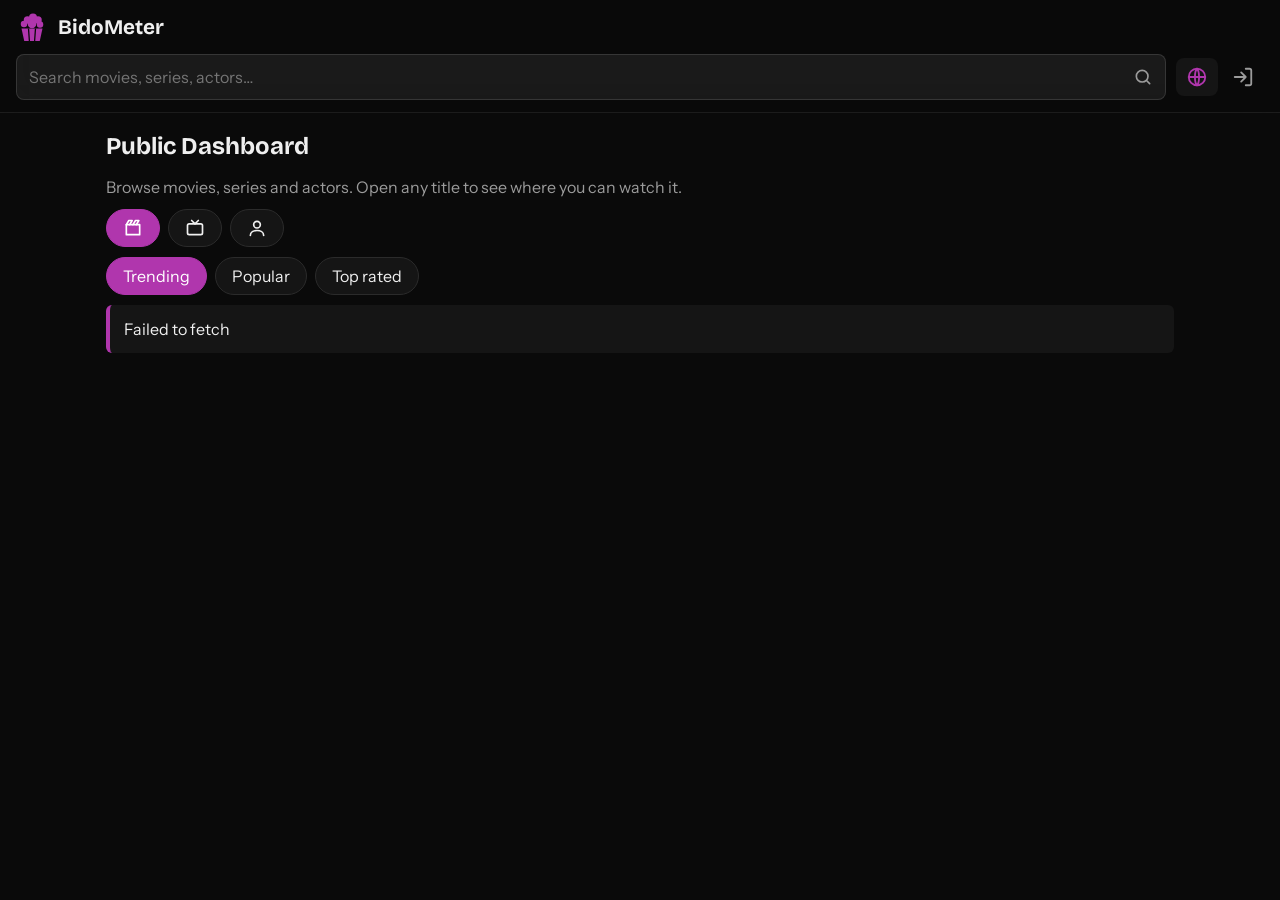
==== commit aefda390: "Add account system" ====
--- a/index.html
+++ b/index.html
@@ -265,13 +265,42 @@
   .duo{display:grid;grid-template-columns:1fr 1fr;gap:20px;align-items:start}
   .duo .hero{height:520px}
 }
+.dot{position:absolute;top:1px;right:1px;min-width:16px;height:16px;padding:0 4px;border-radius:8px;background:var(--hot);color:#fff;font-size:.65rem;display:grid;place-items:center}
+nav button{position:relative}
+.uav{flex:none;display:inline-grid;place-items:center;width:38px;height:38px;border-radius:50%;background:linear-gradient(135deg,rgba(176,54,173,.5),rgba(176,54,173,.15));border:1px solid rgba(176,54,173,.5);color:#fff;font-weight:700}
+.uav.lg{width:72px;height:72px;font-size:1.8rem;margin:0 auto 10px}
+.ul{border:1px solid var(--line);border-radius:10px;overflow:hidden;margin-top:14px}
+.urow{display:flex;align-items:center;gap:12px;width:100%;padding:10px 14px;border:0;border-bottom:1px solid var(--line);background:none;color:var(--ink);text-align:left}
+.urow:last-child{border-bottom:0}
+.urow:hover{background:var(--card)}
+.urow .un{flex:1;min-width:0;font-weight:600;overflow:hidden;text-overflow:ellipsis}
+.urow .go{color:var(--mute);font-size:1.3rem}
+.arow{display:flex;align-items:center;gap:12px;padding:10px 14px;border-bottom:1px solid var(--line);flex-wrap:wrap}
+.arow:last-child{border-bottom:0}
+.arow .un{flex:1;min-width:120px;font-weight:600}
+.arow .un small{display:block;color:var(--mute);font-weight:400}
+.abt{display:flex;gap:8px;flex-wrap:wrap}
+.acc{text-align:center;padding:24px 0}
+.acc .msg{text-align:left;max-width:460px;margin:12px auto}
+.aform{max-width:380px;margin-top:14px}
+.aform label{display:block;margin:12px 0 4px}
+.aform .btn{margin-top:14px}
+.lst .arow .btn{padding:8px 14px}
+nav{flex-wrap:wrap}
+@media(max-width:560px){nav{flex:1 1 100%;gap:0;justify-content:space-between}nav button{padding:8px 6px}}
+@media(max-width:380px){nav button{padding:8px 3px}}
+@media(max-width:560px){header.few form{flex:1 1 120px;min-width:0}header.few nav{flex:0 0 auto;gap:2px}header.few nav button{padding:8px 10px}}
+#authm{position:fixed;inset:0;z-index:50;background:rgba(0,0,0,.72);display:grid;place-items:center;padding:16px;overflow:auto}
+.amc{position:relative;width:100%;max-width:380px;background:var(--bg);border:1px solid var(--line);border-radius:14px;padding:22px 20px 20px}
+.amc .chips{margin:4px 44px 6px 0}
+.amc .aform{margin-top:6px}
 </style>
 </head>
 <body>
 <header>
   <h1><svg class="logo" viewBox="0 0 64 64" aria-hidden="true"><mask id="pm"><rect width="64" height="64" fill="#fff"/><path d="M25 33L26.8 58M39 33L37.2 58" stroke="#000" stroke-width="2.6"/></mask>
 <g fill="currentColor"><circle cx="16" cy="24" r="6.5"/><circle cx="23" cy="16" r="7.5"/><circle cx="34" cy="11" r="8"/><circle cx="44" cy="16" r="7.5"/><circle cx="48" cy="25" r="6.5"/><circle cx="32" cy="24" r="8.5"/><path mask="url(#pm)" d="M11 33h42l-5.5 25h-31z"/></g></svg>BidoMeter</h1>
-  <form id="sf"><input id="q" placeholder="Search a movie or series to add…" aria-label="Search movies and series"><button class="sbtn" aria-label="Search" title="Search"><svg viewBox="0 0 24 24" fill="none" stroke="currentColor" stroke-width="2" stroke-linecap="round" stroke-linejoin="round"><circle cx="11" cy="11" r="7"/><path d="M20 20l-3.5-3.5"/></svg></button></form>
+  <form id="sf"><input id="q" placeholder="Search movies, series, actors…" aria-label="Search movies, series and actors"><button class="sbtn" aria-label="Search" title="Search"><svg viewBox="0 0 24 24" fill="none" stroke="currentColor" stroke-width="2" stroke-linecap="round" stroke-linejoin="round"><circle cx="11" cy="11" r="7"/><path d="M20 20l-3.5-3.5"/></svg></button></form>
   <nav id="nav"></nav>
 </header>
 <main id="main"></main>
@@ -300,22 +329,84 @@
 const CATS=[['story','Story'],['prod','Quality'],['perf','Performance'],['like','BidoMeter']];
 
 const sbOn=()=>cfg.sbUrl&&cfg.sbKey;
-const sbH=()=>({apikey:cfg.sbKey,...(cfg.sbKey.startsWith('eyJ')?{Authorization:'Bearer '+cfg.sbKey}:{}),'Content-Type':'application/json'});
+/* ---------- accounts: guests, users (approved by the admin) and the admin ---------- */
+let SESS=load('sess'),PROF=null,PENDING=0,RP=null;
+/* Usernames become username@AUTH_DOMAIN inside Supabase Auth. No email is ever sent (keep "Confirm email" OFF in Supabase).
+   Supabase only accepts domains that can receive mail (they need MX records), so a made-up domain is rejected.
+   Use a domain you own if you have one. Do not change it once people have created accounts, or they will not be able to log in. */
+const AUTH_DOMAIN='gmail.com';
+const authEmail=u=>`${u.toLowerCase()}@${AUTH_DOMAIN}`;
+const authPass=(u,pin)=>`${pin}-${u.toLowerCase()}-bidometer`;
+const qzKey=()=>'quiz_'+(SESS?.user?.id||'x');
+const role=()=>PROF?(PROF.approved?PROF.role:'pending'):'guest';
+const canUse=()=>{const r=role();return r==='user'||r==='admin'};
+const isAdmin=()=>role()==='admin';
+const sbH=()=>{
+  const tok=SESS?.access_token;
+  return{apikey:cfg.sbKey,...(tok?{Authorization:'Bearer '+tok}:(cfg.sbKey.startsWith('eyJ')?{Authorization:'Bearer '+cfg.sbKey}:{})),'Content-Type':'application/json'};
+};
+function setSess(d){
+  SESS={access_token:d.access_token,refresh_token:d.refresh_token,expires_at:d.expires_at||Math.floor(Date.now()/1000)+(d.expires_in||3600),user:{id:d.user.id}};
+  save('sess',SESS);
+}
+function clearSess(){SESS=null;PROF=null;try{localStorage.removeItem('sess')}catch{}}
+async function authCall(path,body){
+  const r=await fetch(cfg.sbUrl+'/auth/v1'+path,{method:'POST',headers:{apikey:cfg.sbKey,'Content-Type':'application/json'},body:JSON.stringify(body)});
+  const d=await r.json().catch(()=>({}));
+  if(!r.ok)throw new Error(d.msg||d.error_description||d.message||`Request failed (${r.status})`);
+  return d;
+}
+function refreshSess(){
+  if(RP)return RP;
+  RP=(async()=>{
+    if(!SESS?.refresh_token)return false;
+    try{setSess(await authCall('/token?grant_type=refresh_token',{refresh_token:SESS.refresh_token}));return true}
+    catch{clearSess();return false}
+  })().finally(()=>{RP=null});
+  return RP;
+}
+async function sbf(path,o={}){
+  const go=()=>fetch(cfg.sbUrl+path,{method:o.method||'GET',headers:{...sbH(),...(o.headers||{})},body:o.body});
+  let r=await go();
+  if(r.status===401&&SESS&&await refreshSess())r=await go();
+  return r;
+}
+async function loadProfile(){
+  PROF=null;if(!SESS)return;
+  try{const r=await sbf(`/rest/v1/profiles?id=eq.${SESS.user.id}&select=*`);if(r.ok)PROF=(await r.json())[0]||null}catch{}
+}
+async function doSignUp(u,pin){
+  let d;
+  try{d=await authCall('/signup',{email:authEmail(u),password:authPass(u,pin),data:{username:u.toLowerCase()}})}
+  catch(e){throw new Error(/already|registered|exists/i.test(e.message)?'That username is taken.':/rate limit/i.test(e.message)?'Supabase is trying to send a confirmation email. The admin needs to turn off “Confirm email” in Supabase (Authentication → Sign In / Providers → Email) and then try again.':e.message)}
+  if(!d.access_token)throw new Error('The account was created, but Supabase still wants email confirmation. Turn off “Confirm email” in Authentication → Sign In / Providers → Email, then ask the admin to remove this account and try again.');
+  setSess(d);
+}
+async function doSignIn(u,pin){
+  try{setSess(await authCall('/token?grant_type=password',{email:authEmail(u),password:authPass(u,pin)}))}
+  catch(e){throw new Error(/invalid login|credentials/i.test(e.message)?'Wrong username or PIN.':/not confirmed/i.test(e.message)?'This account was never activated. Ask the admin to remove it so you can create it again.':e.message)}
+}
+async function doSignOut(){
+  try{await fetch(cfg.sbUrl+'/auth/v1/logout',{method:'POST',headers:sbH()})}catch{}
+  clearSess();USERS=null;VU=null;VIEWU=null;await afterAuth('public');
+}
+
+/* ---------- your library (one row per user and title) ---------- */
 async function dbAll(){
-  if(!sbOn())return load('lib')||[];
-  const r=await fetch(cfg.sbUrl+'/rest/v1/movies?select=*&order=created_at.desc',{headers:sbH()});
+  if(!SESS)return[];
+  const r=await sbf(`/rest/v1/movies?select=*&user_id=eq.${SESS.user.id}&order=created_at.desc`);
   if(!r.ok)throw new Error('Supabase: '+r.status);
   return r.json();
 }
 async function dbSave(m){
-  if(!sbOn()){all=all.filter(x=>x.id!==m.id);all.unshift(m);save('lib',all);split();return}
-  const r=await fetch(cfg.sbUrl+'/rest/v1/movies',{method:'POST',headers:{...sbH(),Prefer:'resolution=merge-duplicates'},body:JSON.stringify(m)});
+  if(!canUse())throw new Error('Your account has not been approved yet.');
+  const r=await sbf('/rest/v1/movies?on_conflict=user_id,id',{method:'POST',headers:{Prefer:'resolution=merge-duplicates'},body:JSON.stringify({...m,user_id:SESS.user.id})});
   if(!r.ok)throw new Error('Supabase: '+r.status);
   all=await dbAll();split();
 }
 async function dbDel(id){
-  if(!sbOn()){all=all.filter(x=>x.id!==id);save('lib',all);split();return}
-  await fetch(cfg.sbUrl+'/rest/v1/movies?id=eq.'+id,{method:'DELETE',headers:sbH()});
+  const r=await sbf(`/rest/v1/movies?id=eq.${id}&user_id=eq.${SESS.user.id}`,{method:'DELETE'});
+  if(!r.ok)throw new Error('Supabase: '+r.status);
   all=await dbAll();split();
 }
 
@@ -337,21 +428,34 @@
 
 /* ---------- views ---------- */
 const IC={
+ public:'<circle cx="12" cy="12" r="9"/><path d="M3 12h18M12 3c3 3 3 15 0 18M12 3c-3 3-3 15 0 18"/>',
+ users:'<circle cx="9" cy="8" r="3.5"/><path d="M2.5 20c0-3.5 3-6 6.5-6s6.5 2.5 6.5 6"/><circle cx="17" cy="9" r="2.5"/><path d="M17 14c2.8 0 4.5 2 4.5 5"/>',
+ admin:'<path d="M12 3l8 3v6c0 5-3.5 8-8 9-4.5-1-8-4-8-9V6z"/><path d="M9 12l2 2 4-4"/>',
+ account:'<circle cx="12" cy="8" r="4"/><path d="M4 21c0-4 4-6 8-6s8 2 8 6"/>',
+ login:'<path d="M15 3h4a2 2 0 0 1 2 2v14a2 2 0 0 1-2 2h-4M10 17l5-5-5-5M15 12H3"/>',
  dashboard:'<rect x="3" y="3" width="7" height="9" rx="1"/><rect x="14" y="3" width="7" height="5" rx="1"/><rect x="14" y="12" width="7" height="9" rx="1"/><rect x="3" y="16" width="7" height="5" rx="1"/>',
  library:'<rect x="3" y="3" width="18" height="18" rx="2"/><path d="M7 3v18M17 3v18M3 8h4M3 12h18M3 16h4M17 8h4M17 16h4"/>',
  watch:'<path d="M6 3h12v18l-6-4-6 4z"/>',
  quiz:'<rect x="2" y="7" width="20" height="11" rx="5"/><path d="M7 10v5M4.5 12.5h5"/><circle cx="16" cy="11.5" r=".8"/><circle cx="18.5" cy="13.5" r=".8"/>',
  stats:'<path d="M3 3v18h18"/><path d="M8 17v-5M13 17V8M18 17v-9"/>',
  board:'<path d="M8 21h8M12 17v4M7 4h10v5a5 5 0 0 1-10 0zM17 5h3v2a3 3 0 0 1-3 3M7 5H4v2a3 3 0 0 0 3 3"/>'};
+function tabs(){
+  const t=[['public','Public']];
+  if(canUse())t.push(['dashboard','Dashboard'],['library','Library'],['watch','To Watch'],['board','Leaderboard'],['stats','Statistics'],['quiz','Quiz'],['users','Users']);
+  if(isAdmin())t.push(['admin','Admin']);
+  t.push(['account',PROF?'Account':'Log in']);
+  return t;
+}
 function nav(){
-  $('#nav').innerHTML=[['dashboard','Dashboard'],['library','Library'],['watch','To Watch'],['board','Leaderboard'],['stats','Statistics'],['quiz','Quiz']]
-   .map(([k,l])=>`<button class="${view===k?'on':''}" data-v="${k}" aria-label="${l}" title="${l}"><svg viewBox="0 0 24 24" fill="none" stroke="currentColor" stroke-width="2" stroke-linecap="round" stroke-linejoin="round">${IC[k]}</svg></button>`).join('');
-}
-$('#nav').onclick=e=>{const b=e.target.closest('[data-v]');if(b){view=b.dataset.v;render();window.scrollTo(0,0)}};
+  const sv='viewBox="0 0 24 24" fill="none" stroke="currentColor" stroke-width="2" stroke-linecap="round" stroke-linejoin="round"';
+  document.querySelector('header').classList.toggle('few',tabs().length<=3);
+  $('#nav').innerHTML=tabs().map(([k,l])=>`<button class="${view===k||(k==='users'&&view==='ulib')?'on':''}" data-v="${k}" aria-label="${l}" title="${l}"><svg ${sv}>${IC[k==='account'&&!PROF?'login':k]}</svg>${k==='admin'&&PENDING?`<span class="dot">${PENDING}</span>`:''}</button>`).join('');
+}
+$('#nav').onclick=e=>{const b=e.target.closest('[data-v]');if(b){if(b.dataset.v==='account'&&!PROF){openAuth('in');return}view=b.dataset.v;render();window.scrollTo(0,0)}};
 $('#sf').onsubmit=e=>{e.preventDefault();const q=$('#q').value.trim();if(!q)return;SQ={q,type:'multi',page:1,data:null};window.scrollTo(0,0);runSearch()};
 function card(m){
   if(m.person)return `<button class="poster" data-a="${m.id}">${m.photo?`<img loading="lazy" src="${m.photo}" alt="">`:'<div class="ph">No photo</div>'}<div>${esc(m.title)}<small>${m.dept==='Acting'?'Actor':esc(m.dept)}</small></div></button>`;
-  const w=all.find(x=>x.id===m.id);
+  const w=(CSRC||all).find(x=>x.id===m.id);
   const yr=(m.year||(m.release_date||'').slice(0,4)||'');
   const poster=m.poster||(m.poster_path?IMG+'w342'+m.poster_path:'');
   const avg=w?(CRS==='imdb'?(w.imdb_rating?'IMDb '+w.imdb_rating:null):CRS==='tmdb'?(w.tmdb_rating?'TMDB '+w.tmdb_rating:null):(avgOf(w)?'★ '+avgOf(w):null)):null;
@@ -415,12 +519,13 @@
 function listHTML(items){
   return`<div class="lst"><div class="lrow lh"><span>Title</span><span>Year</span><span>Type</span><span style="text-align:right">Rating</span></div>${items.map(m=>`<button class="lrow" data-m="${m.id}"><span class="lt">${esc(m.title)}</span><span class="ly">${esc(m.year||'')}</span><span class="lk">${m.id<0?'Series':'Movie'}</span><span class="lr score">${rtxt(m)||'–'}</span></button>`).join('')}</div>`;
 }
-function library(){
+function library(src){
+  const L=src||lib;
   const el=$('#main');
-  const gs=[...new Set(lib.flatMap(m=>(m.genres||'').split(', ').filter(Boolean)))].sort();
+  const gs=[...new Set(L.flatMap(m=>(m.genres||'').split(', ').filter(Boolean)))].sort();
   const sel=(k,opts)=>`<select data-f="${k}">${opts.map(([v,l])=>`<option value="${esc(v)}"${String(F[k])===String(v)?' selected':''}>${esc(l)}</option>`).join('')}</select>`;
-  const yrs=[...new Set(lib.map(m=>m.year).filter(Boolean))].sort().reverse();
-  el.innerHTML=`<h2>Watched <span id="cnt"></span></h2><div class="lbar"><button class="btn ghost ftb" id="ft" aria-expanded="${fOpen}" aria-controls="fp"><svg viewBox="0 0 24 24" fill="none" stroke="currentColor" stroke-width="2" stroke-linecap="round" stroke-linejoin="round"><path d="M3 5h18l-7 8v6l-4 2v-8z"/></svg>Filters <span class="fb" id="fb" hidden>0</span></button><div class="vt"><button data-vw="grid" class="${LV==='grid'?'on':''}" aria-label="Picture view" title="Picture view"><svg viewBox="0 0 24 24" fill="none" stroke="currentColor" stroke-width="2" stroke-linecap="round" stroke-linejoin="round"><rect x="3" y="3" width="7" height="7" rx="1"/><rect x="14" y="3" width="7" height="7" rx="1"/><rect x="3" y="14" width="7" height="7" rx="1"/><rect x="14" y="14" width="7" height="7" rx="1"/></svg></button><button data-vw="list" class="${LV==='list'?'on':''}" aria-label="List view" title="List view"><svg viewBox="0 0 24 24" fill="none" stroke="currentColor" stroke-width="2" stroke-linecap="round" stroke-linejoin="round"><path d="M8 6h13M8 12h13M8 18h13M3 6h.01M3 12h.01M3 18h.01"/></svg></button></div></div><div class="filters" id="fp"${fOpen?'':' hidden'}>
+  const yrs=[...new Set(L.map(m=>m.year).filter(Boolean))].sort().reverse();
+  el.innerHTML=`<h2>${src?`<button class="bk" data-au="back:">‹ Users</button> ${esc('@'+VU.name)}’s library`:'Watched'} <span id="cnt"></span></h2><div class="lbar"><button class="btn ghost ftb" id="ft" aria-expanded="${fOpen}" aria-controls="fp"><svg viewBox="0 0 24 24" fill="none" stroke="currentColor" stroke-width="2" stroke-linecap="round" stroke-linejoin="round"><path d="M3 5h18l-7 8v6l-4 2v-8z"/></svg>Filters <span class="fb" id="fb" hidden>0</span></button><div class="vt"><button data-vw="grid" class="${LV==='grid'?'on':''}" aria-label="Picture view" title="Picture view"><svg viewBox="0 0 24 24" fill="none" stroke="currentColor" stroke-width="2" stroke-linecap="round" stroke-linejoin="round"><rect x="3" y="3" width="7" height="7" rx="1"/><rect x="14" y="3" width="7" height="7" rx="1"/><rect x="3" y="14" width="7" height="7" rx="1"/><rect x="14" y="14" width="7" height="7" rx="1"/></svg></button><button data-vw="list" class="${LV==='list'?'on':''}" aria-label="List view" title="List view"><svg viewBox="0 0 24 24" fill="none" stroke="currentColor" stroke-width="2" stroke-linecap="round" stroke-linejoin="round"><path d="M8 6h13M8 12h13M8 18h13M3 6h.01M3 12h.01M3 18h.01"/></svg></button></div></div><div class="filters" id="fp"${fOpen?'':' hidden'}>
    <label>Type${sel('type',[['all','All'],['movie','Movies'],['tv','Series']])}</label>
    <label>Genre${sel('genre',[['all','All genres'],...gs.map(g=>[g,g])])}</label>
    <label>Release year${sel('year',[['all','All years'],...yrs.map(y=>[y,y])])}</label>
@@ -434,22 +539,22 @@
   const by={recent:()=>0,az:(a,b)=>a.title.localeCompare(b.title),za:(a,b)=>b.title.localeCompare(a.title),
     new:(a,b)=>num(b.year)-num(a.year),old:(a,b)=>num(a.year)-num(b.year),};
   const paint=()=>{
-    const l=lib.filter(m=>(F.type==='all'||(F.type==='tv')===(m.id<0))&&(F.genre==='all'||(m.genres||'').split(', ').includes(F.genre))
+    const l=L.filter(m=>(F.type==='all'||(F.type==='tv')===(m.id<0))&&(F.genre==='all'||(m.genres||'').split(', ').includes(F.genre))
       &&(F.year==='all'||m.year===F.year)).sort((a,b)=>(F.rating==='none'?0:rv(b)-rv(a))||by[F.sort](a,b));
-    $('#cnt').textContent=`(${l.length}${l.length!==lib.length?' of '+lib.length:''})`;
+    $('#cnt').textContent=`(${l.length}${l.length!==L.length?' of '+L.length:''})`;
     const per=LV==='list'?50:24,pages=Math.max(1,Math.ceil(l.length/per));libPage=Math.min(libPage,pages);PG=n=>{libPage=n;paint()};
     const nf=Object.keys(F0).filter(k=>F[k]!==F0[k]).length;$('#fb').textContent=nf;$('#fb').hidden=!nf;
-    CRS=F.rating==='none'?'mine':F.rating;
-    $('#res').innerHTML=l.length?`${LV==='list'?listHTML(l.slice((libPage-1)*per,libPage*per)):`<div class="grid">${l.slice((libPage-1)*per,libPage*per).map(card).join('')}</div>`}${pager(libPage,pages)}`:`<p class="empty">${lib.length?'No titles match these filters.':'Nothing here yet. Search for a movie or series above to log your first one.'}</p>`;
-    CRS='mine';
+    CRS=F.rating==='none'?'mine':F.rating;CSRC=src||null;
+    $('#res').innerHTML=l.length?`${LV==='list'?listHTML(l.slice((libPage-1)*per,libPage*per)):`<div class="grid">${l.slice((libPage-1)*per,libPage*per).map(card).join('')}</div>`}${pager(libPage,pages)}`:`<p class="empty">${L.length?'No titles match these filters.':(src?'This library is empty.':'Nothing here yet. Search for a movie or series above to log your first one.')}</p>`;
+    CRS='mine';CSRC=null;
   };
   $('.filters').oninput=e=>{const k=e.target.dataset.f;if(!k)return;F[k]=e.target.value;libPage=1;paint()};
-  $('#rs').onclick=()=>{Object.assign(F,F0);libPage=1;library()};
+  $('#rs').onclick=()=>{Object.assign(F,F0);libPage=1;library(src)};
   $('#ft').onclick=()=>{fOpen=!fOpen;$('#fp').hidden=!fOpen;$('#ft').setAttribute('aria-expanded',fOpen)};
-  el.querySelectorAll('[data-vw]').forEach(b=>b.onclick=()=>{LV=b.dataset.vw;save('lview',LV);libPage=1;library()});
+  el.querySelectorAll('[data-vw]').forEach(b=>b.onclick=()=>{LV=b.dataset.vw;save('lview',LV);libPage=1;library(src)});
   paint();
 }
-let CRS='mine',LV=load('lview')==='list'?'list':'grid',fOpen=false,pgBoard=1,libPage=1,wlPage=1,PG=null,SQ={q:'',type:'multi',page:1,data:null};
+let CSRC=null,CRS='mine',LV=load('lview')==='list'?'list':'grid',fOpen=false,pgBoard=1,libPage=1,wlPage=1,PG=null,SQ={q:'',type:'multi',page:1,data:null};
 function pager(cur,total,k='pg'){
   if(total<2)return'';
   const nums=[...new Set([1,total,cur-1,cur,cur+1])].filter(n=>n>=1&&n<=total).sort((x,y)=>x-y);
@@ -621,7 +726,7 @@
   $('#st-load').textContent=miss?`${miss} title${miss===1?'':'s'} could not be loaded and ${miss===1?'is':'are'} left out of watch time and countries. Reopen this tab to try again.`:'';
 }
 /* ---------- quiz ---------- */
-let QZ=load('quiz')||{best:{},hist:[]},QS={screen:'pick'},QT=0,KWC=load('kwc')||{};
+let QZ=load(qzKey())||{best:{},hist:[]},QS={screen:'pick'},QT=0,KWC=load('kwc')||{};
 const ROUNDS=10,NEED=8;
 const rnd=a=>a[Math.floor(Math.random()*a.length)];
 const shuf=a=>{a=[...a];for(let i=a.length-1;i>0;i--){const j=Math.floor(Math.random()*(i+1));[a[i],a[j]]=[a[j],a[i]]}return a};
@@ -751,7 +856,7 @@
   QS.newBest=sc>b.score;
   QZ.best[m]={score:Math.max(b.score,sc),streak:Math.max(b.streak,QS.maxStreak)};
   QZ.hist.unshift({m,sc,at:Date.now()});QZ.hist=QZ.hist.slice(0,20);
-  save('quiz',QZ);QS.screen='end';drawEnd();
+  save(qzKey(),QZ);QS.screen='end';drawEnd();
 }
 function drawPlay(){
   const q=QS.q,M=MODES[QS.mode],el=$('#main'),done=QS.answered;
@@ -801,9 +906,168 @@
   else if(a==='again')startGame(QS.mode);
   else if(a==='quit'||a==='menu'){clearInterval(QT);QS={screen:'pick'};drawPick()}
 }
+/* ---------- public dashboard, account, members and admin screens ---------- */
+let PB={type:'movie',kind:'trending',page:1},AUTHM='in',USERS=null,UQ='',VU=null,VIEWU=null;
+const avatar=n=>`<span class="uav">${esc((n||'?')[0].toUpperCase())}</span>`;
+function ratePrompt(){
+  return`<div class="rate"><h3 style="margin-top:0">Rate and save titles</h3><p class="meta">${PROF?'Your account is waiting for the admin to approve it. After that you can rate titles, keep a To Watch list, play games and see your statistics.':'Log in to rate this title, add it to your To Watch list, play the games and see your statistics.'}</p>${PROF?'':'<button class="btn" data-login>Log in or create an account</button>'}</div>`;
+}
+function viewedLine(id){
+  if(view!=='ulib'||!VU)return'';
+  const x=VU.rows.find(r=>r.id===id);if(!x)return'';
+  return`<p class="meta">@${esc(VU.name)} rated this <span class="score">★ ${avgOf(x)}</span> · ${CATS.map(([k,l])=>`${l} ${x.ratings[k]}`).join(' · ')}</p>`;
+}
+document.addEventListener('click',e=>{
+  const g=e.target.closest('[data-go]');if(!g)return;
+  view=g.dataset.go;lockTop=true;closeM();
+});
+
+async function publicView(){
+  const el=$('#main'),T=[['movie','Movies'],['tv','Series'],['person','Actors']];
+  const kinds=PB.type==='person'?[['popular','Popular']]:[['trending','Trending'],['popular','Popular'],['top','Top rated']];
+  if(!kinds.some(k=>k[0]===PB.kind))PB.kind=kinds[0][0];
+  const sv='viewBox="0 0 24 24" fill="none" stroke="currentColor" stroke-width="2" stroke-linecap="round" stroke-linejoin="round"';
+  el.innerHTML=`<h2>Public Dashboard</h2><p class="meta">Browse movies, series and actors. Open any title to see where you can watch it.</p>
+   <div class="chips tabs">${T.map(([k,l])=>`<button class="chip${PB.type===k?' on':''}" data-au="pbt:${k}" aria-label="${l}" title="${l}"><svg ${sv}>${TI[k]}</svg></button>`).join('')}</div>
+   <div class="chips">${kinds.map(([k,l])=>`<button class="chip${PB.kind===k?' on':''}" data-au="pbk:${k}">${l}</button>`).join('')}</div>
+   <div id="pbres"><p class="empty">Loading…</p></div>`;
+  const path=PB.type==='person'?`/person/popular?page=${PB.page}`:PB.kind==='trending'?`/trending/${PB.type}/week?page=${PB.page}`:`/${PB.type}/${PB.kind==='top'?'top_rated':'popular'}?page=${PB.page}`;
+  let d;
+  try{d=await tmdb(path)}catch(err){if(view==='public')$('#pbres').innerHTML=`<div class="msg">${esc(err.message)}</div>`;return}
+  if(view!=='public'||!$('#pbres'))return;
+  const items=d.results.map(r=>normS(r,PB.type)).filter(Boolean);
+  PG=n=>{PB.page=n;publicView()};
+  $('#pbres').innerHTML=`<div class="grid">${items.map(card).join('')}</div>${pager(PB.page,Math.min(d.total_pages||1,500))}`;
+}
+
+/* ---------- log in / create account pop-up ---------- */
+const am=document.createElement('div');am.id='authm';am.hidden=true;document.body.appendChild(am);
+let authLocked=false;
+function authForm(){
+  const up=AUTHM==='up';
+  return`<div class="chips"><button class="chip${!up?' on':''}" data-amode="in">Log in</button><button class="chip${up?' on':''}" data-amode="up">Create account</button></div>
+   <form id="af" class="aform">
+     <label>Username<input id="a-user" autocomplete="username" autocapitalize="off" autocorrect="off" spellcheck="false" maxlength="20" placeholder="3–20 letters, numbers or _"></label>
+     <label>4-digit PIN<input id="a-pin" type="password" inputmode="numeric" pattern="[0-9]*" maxlength="4" autocomplete="${up?'new-password':'current-password'}" placeholder="••••"></label>
+     ${up?'<label>Repeat PIN<input id="a-pin2" type="password" inputmode="numeric" pattern="[0-9]*" maxlength="4" autocomplete="new-password" placeholder="••••"></label><p class="meta">A new account has to be approved by the admin before you can rate titles, keep a To Watch list, play games or see statistics.</p>':''}
+     <button class="btn" id="a-go">${up?'Create account':'Log in'}</button><p class="meta" id="a-err"></p>
+   </form>`;
+}
+function drawAuth(){
+  am.innerHTML=`<div class="amc" role="dialog" aria-modal="true" aria-label="Log in or create an account"><button class="x" data-acl aria-label="Close">✕</button>${authForm()}</div>`;
+  $('#af').onsubmit=async e=>{
+    e.preventDefault();
+    const up=AUTHM==='up',u=$('#a-user').value.trim(),pin=$('#a-pin').value.trim(),err=t=>{$('#a-err').textContent=t};
+    if(!/^[a-z0-9_]{3,20}$/i.test(u)){err('Username: 3–20 letters, numbers or underscores.');return}
+    if(!/^\d{4}$/.test(pin)){err('The PIN must be exactly 4 digits.');return}
+    if(up&&pin!==$('#a-pin2').value.trim()){err('The two PINs do not match.');return}
+    $('#a-go').disabled=true;err('');
+    try{
+      if(up)await doSignUp(u,pin);else await doSignIn(u,pin);
+      closeAuth();
+      if($('#modal').classList.contains('open'))closeM();   // leave the film page that asked you to log in
+      await afterAuth();
+    }catch(ex){err(ex.message);$('#a-go').disabled=false}
+  };
+}
+function openAuth(mode){
+  if(mode)AUTHM=mode;
+  drawAuth();am.hidden=false;
+  if(lockY===null){lockPage();authLocked=true}
+  const i=$('#a-user');if(i)i.focus();
+}
+function closeAuth(){
+  am.hidden=true;am.innerHTML='';
+  if(authLocked){unlockPage();authLocked=false}
+}
+am.addEventListener('click',e=>{
+  if(e.target===am||e.target.closest('[data-acl]')){closeAuth();return}
+  const m=e.target.closest('[data-amode]');if(m){AUTHM=m.dataset.amode;drawAuth();const i=$('#a-user');if(i)i.focus()}
+});
+document.addEventListener('click',e=>{if(e.target.closest('[data-login]'))openAuth('in')});
+
+function accountView(){
+  const el=$('#main');
+  if(PROF){
+    const pend=!PROF.approved;
+    el.innerHTML=`<h2>Account</h2><div class="acc">${avatar(PROF.username).replace('uav','uav lg')}<h3>@${esc(PROF.username)}</h3>
+     <p class="meta">${isAdmin()?'Admin':pend?'Waiting for approval':'Member'}</p>
+     ${pend?'<div class="msg">Your account is waiting for the admin to approve it. Until then you can browse the Public dashboard and watch through the links.</div><button class="btn" data-au="refresh:">Check again</button> ':''}
+     <button class="btn ghost" data-au="signout:">Log out</button></div>`;
+    return;
+  }
+  el.innerHTML=`<h2>Account</h2><p class="meta">Log in to rate titles, keep a To Watch list, play games and see your statistics.</p><button class="btn" data-login>Log in or create account</button>`;
+}
+
+async function usersView(){
+  const el=$('#main');
+  el.innerHTML=`<h2>Users</h2><p class="meta">Find other members and see what they have watched.</p><input id="usq" placeholder="Search by username…" value="${esc(UQ)}" autocomplete="off"><div id="ulist"><p class="empty">Loading…</p></div>`;
+  $('#usq').oninput=e=>{UQ=e.target.value;drawUsers()};
+  if(!USERS){
+    const r=await sbf('/rest/v1/profiles?approved=eq.true&select=id,username,role&order=username.asc');
+    USERS=r.ok?await r.json():[];
+  }
+  if(view==='users')drawUsers();
+}
+function drawUsers(){
+  const box=$('#ulist');if(!box)return;
+  const q=fold(UQ).trim(),list=(USERS||[]).filter(u=>u.id!==SESS?.user.id&&fold(u.username).includes(q));
+  box.innerHTML=list.length?`<div class="ul">${list.map(u=>`<button class="urow" data-au="viewlib:${u.id}" data-name="${esc(u.username)}">${avatar(u.username)}<span class="un">@${esc(u.username)}</span>${u.role==='admin'?'<span class="badge">Admin</span>':''}<span class="go">›</span></button>`).join('')}</div>`:'<p class="meta">No members found.</p>';
+}
+async function openUserLib(id,name){
+  $('#main').innerHTML='<p class="empty">Loading…</p>';
+  const r=await sbf(`/rest/v1/movies?user_id=eq.${id}&select=*&order=created_at.desc`);
+  const rows=r.ok?(await r.json()).filter(isW):[];
+  VU={id,name,rows};VIEWU=VU;libPage=1;view='ulib';render();window.scrollTo(0,0);
+}
+
+async function adminView(){
+  const el=$('#main');el.innerHTML='<h2>Admin</h2><p class="empty">Loading…</p>';
+  const r=await sbf('/rest/v1/profiles?select=*&order=created_at.asc');
+  if(view!=='admin')return;
+  if(!r.ok){el.innerHTML=`<h2>Admin</h2><div class="msg">Could not load the members (${r.status}).</div>`;return}
+  const rows=await r.json(),pend=rows.filter(x=>!x.approved),mem=rows.filter(x=>x.approved);
+  PENDING=pend.length;nav();
+  const dt=u=>u.created_at?new Date(u.created_at).toLocaleDateString('en',{month:'short',day:'numeric',year:'numeric'}):'';
+  const row=(u,btns)=>`<div class="arow">${avatar(u.username)}<span class="un">@${esc(u.username)}<small>Joined ${esc(dt(u))}</small></span>${u.role==='admin'?'<span class="badge">Admin</span>':''}<span class="abt">${btns}</span></div>`;
+  el.innerHTML=`<h2>Admin</h2>
+   <h3 class="hh">Waiting for approval (${pend.length})</h3>${pend.length?`<div class="lst">${pend.map(u=>row(u,`<button class="btn" data-au="approve:${u.id}">Approve</button><button class="btn ghost" data-au="reject:${u.id}" data-name="${esc(u.username)}">Reject</button>`)).join('')}</div>`:'<p class="meta">No accounts are waiting.</p>'}
+   <h3 class="hh">Members (${mem.length})</h3><div class="lst">${mem.map(u=>row(u,u.id===SESS.user.id?'<span class="meta">You</span>':`<button class="btn ghost" data-au="remove:${u.id}" data-name="${esc(u.username)}">Remove</button>`)).join('')}</div>`;
+}
+
+async function authClick(b){
+  const [a,v]=b.dataset.au.split(':'),name=b.dataset.name;
+  if(a==='mode'){AUTHM=v;accountView()}
+  else if(a==='pbt'){PB.type=v;PB.page=1;PB.kind='trending';publicView()}
+  else if(a==='pbk'){PB.kind=v;PB.page=1;publicView()}
+  else if(a==='signout')await doSignOut();
+  else if(a==='refresh')await afterAuth('account');
+  else if(a==='viewlib')openUserLib(v,name);
+  else if(a==='back'){view='users';render()}
+  else if(a==='approve'){
+    const r=await sbf(`/rest/v1/profiles?id=eq.${v}`,{method:'PATCH',body:JSON.stringify({approved:true})});
+    if(!r.ok){alert(`Could not approve (${r.status}).`);return}
+    USERS=null;adminView();
+  }else if(a==='reject'||a==='remove'){
+    if(!confirm(a==='reject'?`Reject and delete the account “${name}”?`:`Remove “${name}” and everything they rated?`))return;
+    const r=await sbf('/rest/v1/rpc/admin_delete_user',{method:'POST',body:JSON.stringify({target:v})});
+    if(!r.ok){alert(`Could not remove the account (${r.status}).`);return}
+    USERS=null;adminView();
+  }
+}
+
 function render(){
+  const NL=['dashboard','library','watch','board','stats','quiz','users','ulib'];
+  if(NL.includes(view)&&!canUse())view='public';
+  if(view==='admin'&&!isAdmin())view='public';
+  if(view==='ulib'&&!VU)view='users';
   Object.values(H).forEach(h=>clearInterval(h.t));clearInterval(QT);nav();const el=$('#main');
   if(view==='dashboard')dash();
+  else if(view==='public')publicView();
+  else if(view==='account')accountView();
+  else if(view==='admin')adminView();
+  else if(view==='users')usersView();
+  else if(view==='ulib')library(VU.rows);
   else if(view==='library')library();
   else if(view==='watch')watchView();
   else if(view==='stats')statsView();
@@ -819,6 +1083,7 @@
   }
 }
 $('#main').onclick=e=>{
+  const au=e.target.closest('[data-au]');if(au){authClick(au);return}
   const kc=e.target.closest('[data-kw]');if(kc){SQ.type='keyword';SQ.kw={ids:[+kc.dataset.kw],label:kc.dataset.kn};SQ.page=1;runSearch();return}
   const z=e.target.closest('[data-qz]');if(z){quizClick(z);return}
   const t=e.target.closest('[data-t]');if(t){SQ.type=t.dataset.t;SQ.kw=null;SQ.page=1;runSearch();return}
@@ -858,33 +1123,31 @@
   else{depth=0;doClose()}
 });
 $('#modal').onclick=e=>{if(e.target.id==='modal')closeM()};
-document.addEventListener('keydown',e=>{if(e.key==='Escape'&&lb.hidden)closeM()});
+document.addEventListener('keydown',e=>{if(e.key==='Escape'&&lb.hidden){if(!am.hidden)closeAuth();else closeM()}});
 
 /* ---------- Watch Now: your own list of sites ---------- */
 let sitesSb=false,STARCOL=true;   // sitesSb: Supabase "sites" table reachable; STARCOL: it has the "starred" column
 async function sbPostSites(arr){
   const map=x=>STARCOL?{id:x.id,name:x.name,url:x.url,starred:!!x.starred}:{id:x.id,name:x.name,url:x.url};
-  const go=()=>fetch(cfg.sbUrl+'/rest/v1/sites',{method:'POST',headers:{...sbH(),Prefer:'resolution=merge-duplicates'},body:JSON.stringify(arr.map(map))});
+  const go=()=>sbf('/rest/v1/sites',{method:'POST',headers:{Prefer:'resolution=merge-duplicates'},body:JSON.stringify(arr.map(map))});
   let r=await go();
   if(!r.ok&&r.status===400&&STARCOL){STARCOL=false;r=await go()}   // column not added yet: keep going without it
   return r;
 }
 async function sitesLoad(){
   const local=load('sites')||[];
-  if(!sbOn()){SITES=local;return}
   try{
-    const r=await fetch(cfg.sbUrl+'/rest/v1/sites?select=*&order=created_at.asc',{headers:sbH()});
+    const r=await sbf('/rest/v1/sites?select=*&order=created_at.asc');
     if(!r.ok)throw new Error(r.status);
     const rows=await r.json();sitesSb=true;
     if(rows.length)STARCOL='starred' in rows[0];
-    if(!rows.length&&local.length){   // first time: copy the sites saved in this browser up to Supabase
-      await sbPostSites(local);SITES=local;
-    }else{
+    if(!rows.length&&local.length&&isAdmin()){await sbPostSites(local);SITES=local}   // first time: copy the admin's old local sites up
+    else{
       const lm=Object.fromEntries(local.map(x=>[x.id,!!x.starred]));
       SITES=rows.map(x=>({id:x.id,name:x.name,url:x.url,starred:STARCOL?!!x.starred:!!lm[x.id]}));
     }
     save('sites',SITES);
-  }catch{SITES=local;sitesSb=false}
+  }catch{SITES=isAdmin()?local:[];sitesSb=false}
 }
 async function sitesPutMany(arr){
   if(!sitesSb)return;
@@ -898,7 +1161,7 @@
 }
 async function sitesDel(id){
   if(!sitesSb)return;
-  const r=await fetch(cfg.sbUrl+'/rest/v1/sites?id=eq.'+encodeURIComponent(id),{method:'DELETE',headers:sbH()});
+  const r=await sbf('/rest/v1/sites?id=eq.'+encodeURIComponent(id),{method:'DELETE'});
   if(!r.ok)throw new Error(`Could not delete from Supabase (${r.status}).`);
 }
 const WREG='PH';   // region used for the official streaming info (JustWatch data via TMDB)
@@ -913,20 +1176,24 @@
 }
 const WSV='viewBox="0 0 24 24" fill="none" stroke="currentColor" stroke-width="2" stroke-linecap="round" stroke-linejoin="round"';
 function wnBody(m){
-  const rows=[...SITES].sort((a,b)=>(b.starred?1:0)-(a.starred?1:0)).map(s=>`<div class="wrow${s.starred?' pref':''}"><a class="wl" href="${esc(siteLink(s,m))}" target="_blank" rel="noopener noreferrer"><b>${esc(s.name)}</b><small>${esc(hostOf(s.url))}${hasTpl(s.url)?'':' · searched through Google'}</small></a>
-    <button class="wi wstar${s.starred?' on':''}" data-ws="star:${s.id}" aria-pressed="${!!s.starred}" aria-label="${s.starred?'Remove preferred mark from':'Mark as preferred:'} ${esc(s.name)}" title="${s.starred?'Preferred (tap to unmark)':'Mark as preferred'}"><svg viewBox="0 0 24 24" fill="${s.starred?'currentColor':'none'}" stroke="currentColor" stroke-width="2" stroke-linecap="round" stroke-linejoin="round"><path d="M12 2.5l2.9 6 6.6.9-4.8 4.6 1.2 6.5L12 17.4 6.1 20.5l1.2-6.5L2.5 9.4l6.6-.9z"/></svg></button>
+  const adm=isAdmin();
+  const star=on=>`<svg viewBox="0 0 24 24" fill="${on?'currentColor':'none'}" stroke="currentColor" stroke-width="2" stroke-linecap="round" stroke-linejoin="round"><path d="M12 2.5l2.9 6 6.6.9-4.8 4.6 1.2 6.5L12 17.4 6.1 20.5l1.2-6.5L2.5 9.4l6.6-.9z"/></svg>`;
+  const rows=[...SITES].sort((a,b)=>(b.starred?1:0)-(a.starred?1:0)).map(s=>`<div class="wrow${s.starred?' pref':''}"><a class="wl" href="${esc(siteLink(s,m))}" target="_blank" rel="noopener noreferrer"><b>${esc(s.name)}</b><small>${esc(hostOf(s.url))}${hasTpl(s.url)?'':' · searched through Google'}</small></a>${adm?`
+    <button class="wi wstar${s.starred?' on':''}" data-ws="star:${s.id}" aria-pressed="${!!s.starred}" aria-label="${s.starred?'Remove preferred mark from':'Mark as preferred:'} ${esc(s.name)}" title="${s.starred?'Preferred (tap to unmark)':'Mark as preferred'}">${star(!!s.starred)}</button>
     <button class="wi" data-ws="edit:${s.id}" aria-label="Edit ${esc(s.name)}" title="Edit"><svg ${WSV}><path d="M4 20h4L19 9l-4-4L4 16z"/></svg></button>
-    <button class="wi" data-ws="del:${s.id}" aria-label="Delete ${esc(s.name)}" title="Delete"><svg ${WSV}><path d="M3 6h18M8 6V4h8v2M6 6l1 14h10l1-14"/></svg></button></div>`).join('');
+    <button class="wi" data-ws="del:${s.id}" aria-label="Delete ${esc(s.name)}" title="Delete"><svg ${WSV}><path d="M3 6h18M8 6V4h8v2M6 6l1 14h10l1-14"/></svg></button>`:(s.starred?`<span class="wi wstar on" title="Preferred" aria-label="Preferred">${star(true)}</span>`:'')}</div>`).join('');
   const cur=WF&&WF.id?SITES.find(x=>x.id===WF.id)||{}:{};
-  const form=WF?`<div class="wform"><label>Name<input id="wn-name" value="${esc(cur.name||'')}" placeholder="Any name you like"></label>
+  const form=!adm?'':WF?`<div class="wform"><label>Name<input id="wn-name" value="${esc(cur.name||'')}" placeholder="Any name you like"></label>
     <label>Link<input id="wn-url" value="${esc(cur.url||'')}" placeholder="https://site.com/search?q={query}" inputmode="url" autocapitalize="off" autocorrect="off" spellcheck="false"></label>
     <p class="meta">To search automatically, search any word on the site, copy the address of the results page, and replace that word with <code>{query}</code>. If you paste just the site address, it is searched through Google instead. Also available: <code>{year}</code>, <code>{slug}</code>, <code>{imdb}</code>.</p>
     <div class="acts"><button class="btn" data-ws="save:">Save</button><button class="btn ghost" data-ws="cancel:">Cancel</button></div><p class="meta" id="wn-err"></p></div>`
     :'<button class="btn ghost" data-ws="add:">+ Add site</button>';
-  return `${WP}${rows||(WF?'':'<p class="meta">No sites yet. Add the sites you use and they will open already searching for this title.</p>')}${form}${sbOn()&&!sitesSb?'<p class="meta">These sites are saved on this device only. Create the sites table in Supabase to sync them.</p>':(sitesSb&&!STARCOL?'<p class="meta">Stars are saved on this device only. Add the starred column in Supabase to sync them.</p>':'')}`;
+  const empty=adm?'No sites yet. Add the sites you use and they will open already searching for this title.':'No watch links have been added yet.';
+  const note=adm?(sbOn()&&!sitesSb?'<p class="meta">These sites are saved on this device only. Create the sites table in Supabase to sync them.</p>':(sitesSb&&!STARCOL?'<p class="meta">Stars are saved on this device only. Add the starred column in Supabase to sync them.</p>':'')):'';
+  return `${WP}${rows||(WF?'':`<p class="meta">${empty}</p>`)}${form}${note}`;
 }
 document.addEventListener('click',async e=>{
-  const b=e.target.closest('[data-ws]');if(!b)return;
+  const b=e.target.closest('[data-ws]');if(!b||!isAdmin())return;
   const [a,id]=b.dataset.ws.split(':');
   const err=t=>{const x=$('#wn-err');if(x)x.textContent=t;else alert(t)};
   try{
@@ -992,17 +1259,17 @@
       ${m.tmdb_rating?`<span class="badge">TMDB <span class="score">${m.tmdb_rating}</span></span>`:''}
       ${m.director?`<span class="badge">${tv?'Created by':'Dir.'} ${esc(m.director)}</span>`:''}
       ${imdbId?`<a class="badge" style="color:var(--hot)" target="_blank" rel="noopener" href="https://www.imdb.com/title/${imdbId}/">View on IMDb</a>`:''}</div>
-      <details class="wnow" id="wn"><summary>▶ Watch Now</summary><div class="wbody" id="wnb">${wnBody(m)}</div></details>
+      ${viewedLine(id)}<details class="wnow" id="wn"><summary>▶ Watch Now</summary><div class="wbody" id="wnb">${wnBody(m)}</div></details>
       <p class="clip">${esc(m.overview)}</p><button class="vm">View more</button>
       <details class="kwd mkw" id="maw"><summary>Awards</summary><div class="v">${awH}</div></details>${kwH}</div></div>
     ${shots.length?`<div class="strip wide">${shots.map(f=>`<img class="zm" loading="lazy" src="${IMG}w780${f}" data-full="${IMG}w1280${f}" alt="">`).join('')}</div>`:''}<h3>Cast</h3><div class="cast">${m.cast.map(a=>`<button data-a="${a.id}">${a.photo?`<img src="${a.photo}" alt="">`:'<div class="ph"></div>'}<span class="nm">${esc(a.name)}</span></button>`).join('')}</div>
-    <div class="rate"><h3 style="margin-top:0">${watched?'Your ratings':'Rate it to mark it as watched'}</h3>
+    ${canUse()?`<div class="rate"><h3 style="margin-top:0">${watched?'Your ratings':'Rate it to mark it as watched'}</h3>
     ${CATS.map(([k,l])=>`<div class="row"><span>${l}</span><span class="stars">${[1,2,3,4,5].map(n=>`<button data-k="${k}" data-n="${n}" aria-label="${n} stars" class="${(r[k]||0)>=n?'f':''}">★</button>`).join('')}</span></div>`).join('')}
-    <div class="acts"><button class="btn" id="add">${watched?'Update ratings':'Rate'}</button>${!saved?'<button class="btn ghost" id="wl">+ To Watch</button>':''}${saved?`<button class="btn danger ic" id="rm" aria-label="${watched?'Remove':'Remove from To Watch'}" title="${watched?'Remove':'Remove from To Watch'}"><svg viewBox="0 0 24 24" fill="none" stroke="currentColor" stroke-width="2" stroke-linecap="round" stroke-linejoin="round"><path d="M3 6h18M8 6V4h8v2M6 6l1 14h10l1-14M10 11v6M14 11v6"/></svg></button>`:''}</div></div>`);
+    <div class="acts"><button class="btn" id="add">${watched?'Update ratings':'Rate'}</button>${!saved?'<button class="btn ghost" id="wl">+ To Watch</button>':''}${saved?`<button class="btn danger ic" id="rm" aria-label="${watched?'Remove':'Remove from To Watch'}" title="${watched?'Remove':'Remove from To Watch'}"><svg viewBox="0 0 24 24" fill="none" stroke="currentColor" stroke-width="2" stroke-linecap="round" stroke-linejoin="round"><path d="M3 6h18M8 6V4h8v2M6 6l1 14h10l1-14M10 11v6M14 11v6"/></svg></button>`:''}</div></div>`:ratePrompt()}`);
     $('#sheet').querySelectorAll('.stars button').forEach(b=>b.onclick=()=>{r[b.dataset.k]=+b.dataset.n;paint()});
     $('#sheet').querySelectorAll('.cast button').forEach(b=>b.onclick=()=>openActor(+b.dataset.a));
     wireClips($('#sheet'));
-    $('#add').onclick=async()=>{
+    if($('#add'))$('#add').onclick=async()=>{
       if(CATS.some(([k])=>!r[k])){alert('Rate all four categories first.');return}
       m.ratings=r;try{await dbSave(m);saved=m;paint()}catch(e){alert(e.message)}};
     $('#wl')&&($('#wl').onclick=async()=>{m.ratings={};try{await dbSave(m);saved=m;paint()}catch(e){alert(e.message)}});
@@ -1136,13 +1403,25 @@
 });
 
 /* ---------- boot ---------- */
-async function boot(){
+async function reloadAll(){
+  if(SESS&&SESS.expires_at<Date.now()/1000+60)await refreshSess();
+  await loadProfile();
+  QZ=load(qzKey())||(isAdmin()&&load('quiz'))||{best:{},hist:[]};
   const sp=sitesLoad();
-  try{all=await dbAll()}catch(e){all=load('lib')||[];$('#main').innerHTML=`<div class="msg">${esc(e.message)}</div>`}
-  await sp;
-}
+  all=[];
+  if(canUse()){try{all=await dbAll()}catch(e){console.error(e)}}
+  split();await sp;
+  PENDING=0;
+  if(isAdmin()){try{const r=await sbf('/rest/v1/profiles?approved=eq.false&select=id');if(r.ok)PENDING=(await r.json()).length}catch{}}
+}
+async function afterAuth(go){
+  USERS=null;await reloadAll();
+  view=go==='account'&&PROF?'account':canUse()?(go&&go!=='public'?go:'dashboard'):(go==='public'||!PROF?'public':'account');
+  render();window.scrollTo(0,0);
+}
+async function boot(){await reloadAll()}
 if(history.state&&history.state.k)history.replaceState(null,'');
-boot().then(()=>{split();view='dashboard';render()});
+boot().then(()=>{split();view=canUse()?'dashboard':'public';render()});
 </script>
 </body>
 </html>
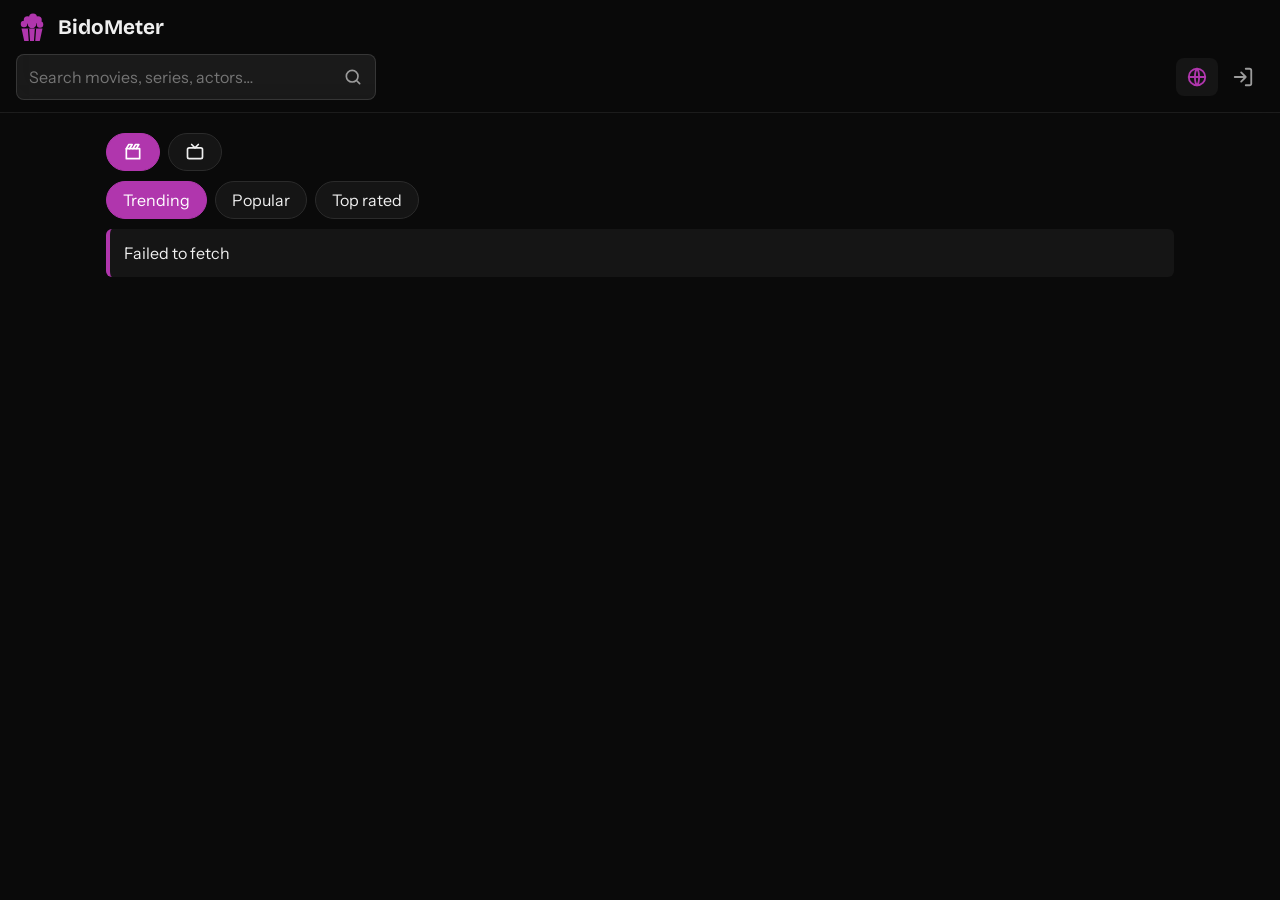
==== commit 56adf4e2: "Add glass morphism" ====
--- a/index.html
+++ b/index.html
@@ -294,6 +294,15 @@
 .amc{position:relative;width:100%;max-width:380px;background:var(--bg);border:1px solid var(--line);border-radius:14px;padding:22px 20px 20px}
 .amc .chips{margin:4px 44px 6px 0}
 .amc .aform{margin-top:6px}
+@media(min-width:561px){header form{flex:0 1 360px}header nav{margin-left:auto}}
+/* frosted-glass pop-ups: film, actor and log-in windows */
+#modal{background:rgba(6,6,10,.5)}
+.sheet{background:rgba(22,22,28,.58);-webkit-backdrop-filter:blur(24px) saturate(150%);backdrop-filter:blur(24px) saturate(150%);border:1px solid rgba(255,255,255,.14);box-shadow:0 20px 60px rgba(0,0,0,.45)}
+#authm{background:rgba(6,6,10,.5)}
+.amc{background:rgba(22,22,28,.58);-webkit-backdrop-filter:blur(24px) saturate(150%);backdrop-filter:blur(24px) saturate(150%);border:1px solid rgba(255,255,255,.14);box-shadow:0 20px 60px rgba(0,0,0,.45)}
+.sheet .rate,.sheet .wbody,.sheet .kwd,.sheet .msg{background:rgba(255,255,255,.07)}
+.sheet .x,.amc .x{background:rgba(255,255,255,.1)}
+.sheet input,.amc input{background:rgba(255,255,255,.08);border-color:rgba(255,255,255,.14)}
 </style>
 </head>
 <body>
@@ -923,12 +932,11 @@
 });
 
 async function publicView(){
-  const el=$('#main'),T=[['movie','Movies'],['tv','Series'],['person','Actors']];
+  const el=$('#main'),T=[['movie','Movies'],['tv','Series']];
   const kinds=PB.type==='person'?[['popular','Popular']]:[['trending','Trending'],['popular','Popular'],['top','Top rated']];
   if(!kinds.some(k=>k[0]===PB.kind))PB.kind=kinds[0][0];
   const sv='viewBox="0 0 24 24" fill="none" stroke="currentColor" stroke-width="2" stroke-linecap="round" stroke-linejoin="round"';
-  el.innerHTML=`<h2>Public Dashboard</h2><p class="meta">Browse movies, series and actors. Open any title to see where you can watch it.</p>
-   <div class="chips tabs">${T.map(([k,l])=>`<button class="chip${PB.type===k?' on':''}" data-au="pbt:${k}" aria-label="${l}" title="${l}"><svg ${sv}>${TI[k]}</svg></button>`).join('')}</div>
+  el.innerHTML=`<div class="chips tabs">${T.map(([k,l])=>`<button class="chip${PB.type===k?' on':''}" data-au="pbt:${k}" aria-label="${l}" title="${l}"><svg ${sv}>${TI[k]}</svg></button>`).join('')}</div>
    <div class="chips">${kinds.map(([k,l])=>`<button class="chip${PB.kind===k?' on':''}" data-au="pbk:${k}">${l}</button>`).join('')}</div>
    <div id="pbres"><p class="empty">Loading…</p></div>`;
   const path=PB.type==='person'?`/person/popular?page=${PB.page}`:PB.kind==='trending'?`/trending/${PB.type}/week?page=${PB.page}`:`/${PB.type}/${PB.kind==='top'?'top_rated':'popular'}?page=${PB.page}`;
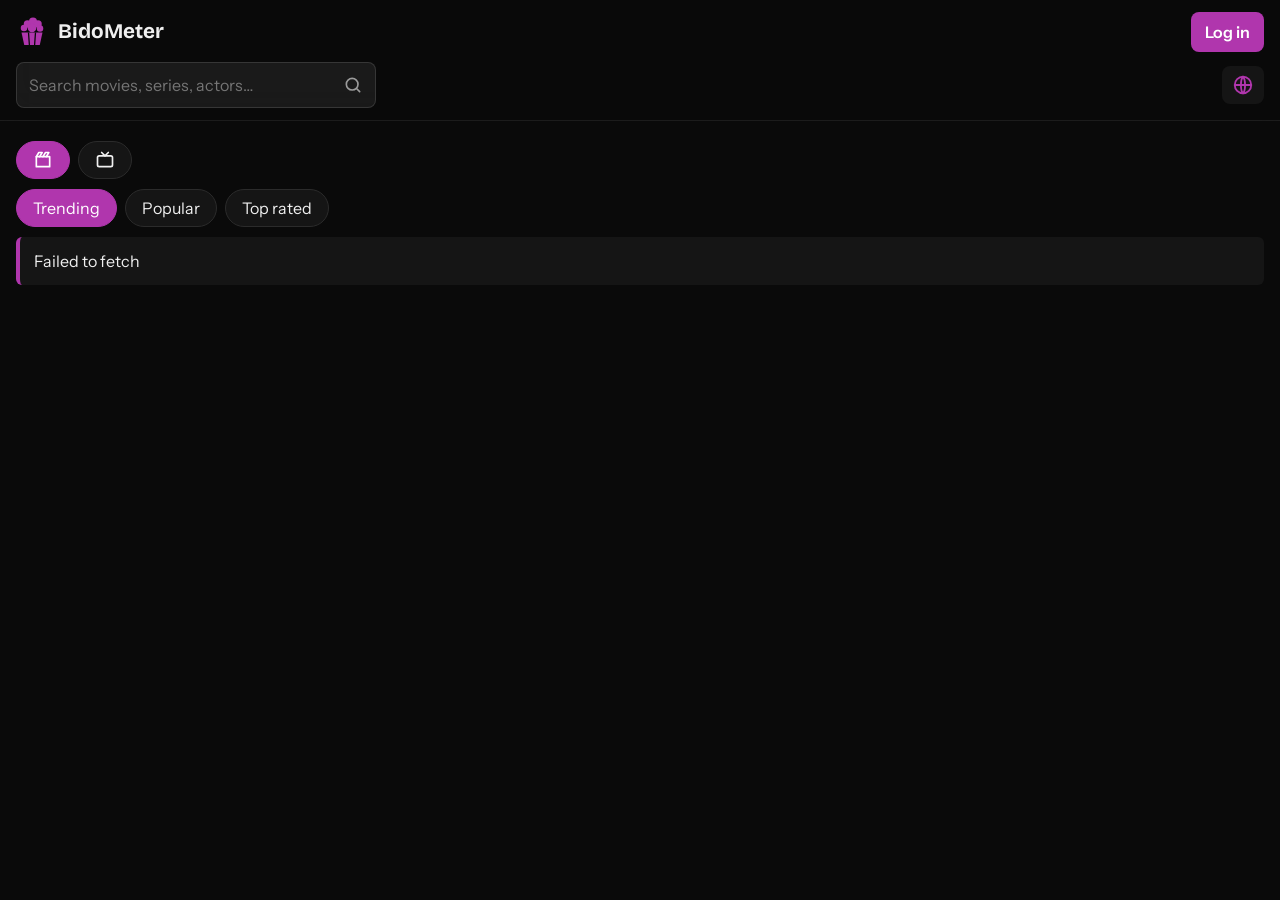
==== commit fdad2d31: "UI fixes, add change username and password" ====
--- a/index.html
+++ b/index.html
@@ -23,7 +23,7 @@
 button{cursor:pointer}
 :focus-visible{outline:2px solid var(--hot);outline-offset:2px}
 header{position:sticky;top:0;z-index:5;background:rgba(10,10,10,.55);-webkit-backdrop-filter:blur(18px) saturate(150%);backdrop-filter:blur(18px) saturate(150%);border-bottom:1px solid rgba(255,255,255,.08);padding:12px 16px;display:flex;flex-wrap:wrap;gap:10px;align-items:center}
-header h1{font-size:1.3rem;flex:1 1 100%}
+header h1{font-size:1.3rem;flex:1 1 auto;min-width:0}
 header form{flex:1 1 240px;display:flex;gap:6px}
 input{background:var(--card);border:1px solid var(--line);border-radius:8px;padding:10px 12px;width:100%}
 .btn{background:var(--hot);color:#fff;border:0;border-radius:8px;padding:10px 16px;font-weight:600}
@@ -32,7 +32,7 @@
 nav{display:flex;gap:4px}
 nav button{background:none;border:0;padding:8px 12px;border-radius:8px;color:var(--mute);font-weight:600}
 nav button.on{background:var(--card);color:var(--hot)}
-main{max-width:1100px;margin:0 auto;padding:20px 16px 60px}
+main{max-width:none;margin:0;padding:20px 16px 60px}
 .grid{display:grid;grid-template-columns:repeat(auto-fill,minmax(150px,1fr));gap:16px}
 .poster{background:var(--card);border:1px solid var(--line);border-radius:10px;overflow:hidden;text-align:left;padding:0;display:block;width:100%}
 .poster img,.ph{width:100%;aspect-ratio:2/3;object-fit:cover;display:grid;place-items:center;background:var(--card);color:var(--mute)}
@@ -303,12 +303,25 @@
 .sheet .rate,.sheet .wbody,.sheet .kwd,.sheet .msg{background:rgba(255,255,255,.07)}
 .sheet .x,.amc .x{background:rgba(255,255,255,.1)}
 .sheet input,.amc input{background:rgba(255,255,255,.08);border-color:rgba(255,255,255,.14)}
+.htop{flex:1 1 100%;display:flex;align-items:center;gap:10px;min-width:0}
+header h1 .brand{overflow:hidden;text-overflow:ellipsis;white-space:nowrap}
+#hacct{display:flex;align-items:center;gap:8px;flex:none}
+.hu{display:flex;align-items:center;gap:8px;background:rgba(255,255,255,.07);border:1px solid rgba(255,255,255,.12);border-radius:22px;padding:3px 14px 3px 4px;color:var(--ink);font-weight:600}
+.hu .uav{width:28px;height:28px;font-size:.85rem}
+.hu .hn{max-width:150px;overflow:hidden;text-overflow:ellipsis;white-space:nowrap}
+.hb{display:inline-flex;align-items:center;gap:8px;padding:8px 14px}
+.hb svg{width:18px;height:18px}
+@media(max-width:480px){.hb .lt{display:none}header.in .hb{padding:8px 10px}.hu .hn{max-width:96px}}
+@media(max-width:430px){header.in .brand{display:none}}
+.accf{max-width:420px;margin:20px auto 0;text-align:left}
+.accf .aform{max-width:none;margin:0;padding:0 14px 14px}
+.msg.ok{border-left-color:#3ecf8e}
 </style>
 </head>
 <body>
 <header>
-  <h1><svg class="logo" viewBox="0 0 64 64" aria-hidden="true"><mask id="pm"><rect width="64" height="64" fill="#fff"/><path d="M25 33L26.8 58M39 33L37.2 58" stroke="#000" stroke-width="2.6"/></mask>
-<g fill="currentColor"><circle cx="16" cy="24" r="6.5"/><circle cx="23" cy="16" r="7.5"/><circle cx="34" cy="11" r="8"/><circle cx="44" cy="16" r="7.5"/><circle cx="48" cy="25" r="6.5"/><circle cx="32" cy="24" r="8.5"/><path mask="url(#pm)" d="M11 33h42l-5.5 25h-31z"/></g></svg>BidoMeter</h1>
+  <div class="htop"><h1><svg class="logo" viewBox="0 0 64 64" aria-hidden="true"><mask id="pm"><rect width="64" height="64" fill="#fff"/><path d="M25 33L26.8 58M39 33L37.2 58" stroke="#000" stroke-width="2.6"/></mask>
+<g fill="currentColor"><circle cx="16" cy="24" r="6.5"/><circle cx="23" cy="16" r="7.5"/><circle cx="34" cy="11" r="8"/><circle cx="44" cy="16" r="7.5"/><circle cx="48" cy="25" r="6.5"/><circle cx="32" cy="24" r="8.5"/><path mask="url(#pm)" d="M11 33h42l-5.5 25h-31z"/></g></svg><span class="brand">BidoMeter</span></h1><div id="hacct"></div></div>
   <form id="sf"><input id="q" placeholder="Search movies, series, actors…" aria-label="Search movies, series and actors"><button class="sbtn" aria-label="Search" title="Search"><svg viewBox="0 0 24 24" fill="none" stroke="currentColor" stroke-width="2" stroke-linecap="round" stroke-linejoin="round"><circle cx="11" cy="11" r="7"/><path d="M20 20l-3.5-3.5"/></svg></button></form>
   <nav id="nav"></nav>
 </header>
@@ -355,7 +368,7 @@
   return{apikey:cfg.sbKey,...(tok?{Authorization:'Bearer '+tok}:(cfg.sbKey.startsWith('eyJ')?{Authorization:'Bearer '+cfg.sbKey}:{})),'Content-Type':'application/json'};
 };
 function setSess(d){
-  SESS={access_token:d.access_token,refresh_token:d.refresh_token,expires_at:d.expires_at||Math.floor(Date.now()/1000)+(d.expires_in||3600),user:{id:d.user.id}};
+  SESS={access_token:d.access_token,refresh_token:d.refresh_token,expires_at:d.expires_at||Math.floor(Date.now()/1000)+(d.expires_in||3600),user:{id:d.user.id,email:d.user.email}};
   save('sess',SESS);
 }
 function clearSess(){SESS=null;PROF=null;try{localStorage.removeItem('sess')}catch{}}
@@ -387,12 +400,31 @@
 async function doSignUp(u,pin){
   let d;
   try{d=await authCall('/signup',{email:authEmail(u),password:authPass(u,pin),data:{username:u.toLowerCase()}})}
-  catch(e){throw new Error(/already|registered|exists/i.test(e.message)?'That username is taken.':/rate limit/i.test(e.message)?'Supabase is trying to send a confirmation email. The admin needs to turn off “Confirm email” in Supabase (Authentication → Sign In / Providers → Email) and then try again.':e.message)}
+  catch(e){throw new Error(/already|registered|exists|database error/i.test(e.message)?'That username is taken.':/rate limit/i.test(e.message)?'Supabase is trying to send a confirmation email. The admin needs to turn off “Confirm email” in Supabase (Authentication → Sign In / Providers → Email) and then try again.':e.message)}
   if(!d.access_token)throw new Error('The account was created, but Supabase still wants email confirmation. Turn off “Confirm email” in Authentication → Sign In / Providers → Email, then ask the admin to remove this account and try again.');
   setSess(d);
 }
+/* The login address is fixed when an account is created, so a member can change the username shown on the site
+   without touching the sign-in itself. This looks up the address that belongs to a username. */
+async function loginEmail(u){
+  try{
+    const r=await fetch(cfg.sbUrl+'/rest/v1/rpc/auth_email_for',{method:'POST',headers:{apikey:cfg.sbKey,'Content-Type':'application/json'},body:JSON.stringify({u})});
+    if(r.ok)return await r.json();   // null = unknown username
+  }catch{}
+  return authEmail(u);               // the SQL for renaming is not installed yet: usernames still match their login address
+}
+async function myEmail(){
+  if(SESS?.user?.email)return SESS.user.email;
+  const r=await fetch(cfg.sbUrl+'/auth/v1/user',{headers:sbH()});const d=await r.json().catch(()=>({}));
+  if(!d.email)throw new Error('Could not read your account.');
+  SESS.user.email=d.email;save('sess',SESS);return d.email;
+}
 async function doSignIn(u,pin){
-  try{setSess(await authCall('/token?grant_type=password',{email:authEmail(u),password:authPass(u,pin)}))}
+  try{
+    const email=await loginEmail(u);
+    if(!email)throw new Error('Invalid login credentials');
+    setSess(await authCall('/token?grant_type=password',{email,password:authPass(email.split('@')[0],pin)}));
+  }
   catch(e){throw new Error(/invalid login|credentials/i.test(e.message)?'Wrong username or PIN.':/not confirmed/i.test(e.message)?'This account was never activated. Ask the admin to remove it so you can create it again.':e.message)}
 }
 async function doSignOut(){
@@ -452,12 +484,14 @@
   const t=[['public','Public']];
   if(canUse())t.push(['dashboard','Dashboard'],['library','Library'],['watch','To Watch'],['board','Leaderboard'],['stats','Statistics'],['quiz','Quiz'],['users','Users']);
   if(isAdmin())t.push(['admin','Admin']);
-  t.push(['account',PROF?'Account':'Log in']);
   return t;
 }
 function nav(){
   const sv='viewBox="0 0 24 24" fill="none" stroke="currentColor" stroke-width="2" stroke-linecap="round" stroke-linejoin="round"';
-  document.querySelector('header').classList.toggle('few',tabs().length<=3);
+  const hd=document.querySelector('header');hd.classList.toggle('few',tabs().length<=3);hd.classList.toggle('in',!!PROF);
+  $('#hacct').innerHTML=PROF
+    ?`<button class="hu" data-hv title="Your account">${avatar(PROF.username)}<span class="hn">@${esc(PROF.username)}</span></button><button class="btn ghost hb" data-hout aria-label="Log out" title="Log out"><svg viewBox="0 0 24 24" fill="none" stroke="currentColor" stroke-width="2" stroke-linecap="round" stroke-linejoin="round"><path d="M9 21H5a2 2 0 0 1-2-2V5a2 2 0 0 1 2-2h4M16 17l5-5-5-5M21 12H9"/></svg><span class="lt">Log out</span></button>`
+    :'<button class="btn hb" data-login>Log in</button>';
   $('#nav').innerHTML=tabs().map(([k,l])=>`<button class="${view===k||(k==='users'&&view==='ulib')?'on':''}" data-v="${k}" aria-label="${l}" title="${l}"><svg ${sv}>${IC[k==='account'&&!PROF?'login':k]}</svg>${k==='admin'&&PENDING?`<span class="dot">${PENDING}</span>`:''}</button>`).join('');
 }
 $('#nav').onclick=e=>{const b=e.target.closest('[data-v]');if(b){if(b.dataset.v==='account'&&!PROF){openAuth('in');return}view=b.dataset.v;render();window.scrollTo(0,0)}};
@@ -916,7 +950,7 @@
   else if(a==='quit'||a==='menu'){clearInterval(QT);QS={screen:'pick'};drawPick()}
 }
 /* ---------- public dashboard, account, members and admin screens ---------- */
-let PB={type:'movie',kind:'trending',page:1},AUTHM='in',USERS=null,UQ='',VU=null,VIEWU=null;
+let PB={type:'movie',kind:'trending',page:1},ACCMSG='',AUTHM='in',USERS=null,UQ='',VU=null,VIEWU=null;
 const avatar=n=>`<span class="uav">${esc((n||'?')[0].toUpperCase())}</span>`;
 function ratePrompt(){
   return`<div class="rate"><h3 style="margin-top:0">Rate and save titles</h3><p class="meta">${PROF?'Your account is waiting for the admin to approve it. After that you can rate titles, keep a To Watch list, play games and see your statistics.':'Log in to rate this title, add it to your To Watch list, play the games and see your statistics.'}</p>${PROF?'':'<button class="btn" data-login>Log in or create an account</button>'}</div>`;
@@ -992,16 +1026,63 @@
   if(e.target===am||e.target.closest('[data-acl]')){closeAuth();return}
   const m=e.target.closest('[data-amode]');if(m){AUTHM=m.dataset.amode;drawAuth();const i=$('#a-user');if(i)i.focus()}
 });
-document.addEventListener('click',e=>{if(e.target.closest('[data-login]'))openAuth('in')});
+document.addEventListener('click',e=>{
+  if(e.target.closest('[data-login]'))openAuth('in');
+  else if(e.target.closest('[data-hv]')){view='account';render();window.scrollTo(0,0)}
+  else if(e.target.closest('[data-hout]'))doSignOut();
+});
 
 function accountView(){
   const el=$('#main');
   if(PROF){
-    const pend=!PROF.approved;
+    const pend=!PROF.approved,note=ACCMSG;ACCMSG='';
     el.innerHTML=`<h2>Account</h2><div class="acc">${avatar(PROF.username).replace('uav','uav lg')}<h3>@${esc(PROF.username)}</h3>
      <p class="meta">${isAdmin()?'Admin':pend?'Waiting for approval':'Member'}</p>
-     ${pend?'<div class="msg">Your account is waiting for the admin to approve it. Until then you can browse the Public dashboard and watch through the links.</div><button class="btn" data-au="refresh:">Check again</button> ':''}
-     <button class="btn ghost" data-au="signout:">Log out</button></div>`;
+     ${note?`<div class="msg ok">${esc(note)}</div>`:''}
+     ${pend?'<div class="msg">Your account is waiting for the admin to approve it. Until then you can browse the Public dashboard and watch through the links.</div><button class="btn" data-au="refresh:">Check again</button>':''}
+     <div class="accf">
+      <details class="kwd"><summary>Change username</summary>
+       <form id="cu-form" class="aform"><label>New username<input id="cu-name" autocomplete="off" autocapitalize="off" autocorrect="off" spellcheck="false" maxlength="20" placeholder="3–20 letters, numbers or _"></label>
+        <button class="btn">Save username</button><p class="meta" id="cu-msg"></p></form></details>
+      <details class="kwd"><summary>Change PIN</summary>
+       <form id="cp-form" class="aform"><label>Current PIN<input id="cp-old" type="password" inputmode="numeric" pattern="[0-9]*" maxlength="4" autocomplete="current-password" placeholder="••••"></label>
+        <label>New PIN<input id="cp-new" type="password" inputmode="numeric" pattern="[0-9]*" maxlength="4" autocomplete="new-password" placeholder="••••"></label>
+        <label>Repeat new PIN<input id="cp-new2" type="password" inputmode="numeric" pattern="[0-9]*" maxlength="4" autocomplete="new-password" placeholder="••••"></label>
+        <button class="btn">Save PIN</button><p class="meta" id="cp-msg"></p></form></details>
+     </div></div>`;
+    const say=(id,t)=>{const m=$(id);if(m){m.textContent=t;m.style.color='var(--red)'}};
+    $('#cu-form').onsubmit=async e=>{
+      e.preventDefault();
+      const nn=$('#cu-name').value.trim(),btn=$('#cu-form .btn');
+      if(!/^[a-z0-9_]{3,20}$/i.test(nn)){say('#cu-msg','Username: 3–20 letters, numbers or underscores.');return}
+      if(nn.toLowerCase()===PROF.username.toLowerCase()){say('#cu-msg','That is already your username.');return}
+      btn.disabled=true;
+      try{
+        const r=await sbf('/rest/v1/rpc/change_username',{method:'POST',body:JSON.stringify({new_name:nn})});
+        if(!r.ok){
+          const d=await r.json().catch(()=>({}));
+          throw new Error(/taken|unique|duplicate/i.test(JSON.stringify(d))?'That username is taken.':r.status===404?'The database needs the latest SQL first (Part 3 in supabase-accounts.sql).':(d.message||'Could not change the username.'));
+        }
+        await loadProfile();USERS=null;ACCMSG=`Your username is now @${PROF.username}.`;nav();accountView();
+      }catch(ex){say('#cu-msg',ex.message);btn.disabled=false}
+    };
+    $('#cp-form').onsubmit=async e=>{
+      e.preventDefault();
+      const cur=$('#cp-old').value.trim(),n1=$('#cp-new').value.trim(),n2=$('#cp-new2').value.trim(),btn=$('#cp-form .btn');
+      if(!/^\d{4}$/.test(cur)||!/^\d{4}$/.test(n1)){say('#cp-msg','PINs must be exactly 4 digits.');return}
+      if(n1!==n2){say('#cp-msg','The two new PINs do not match.');return}
+      if(n1===cur){say('#cp-msg','The new PIN is the same as the current one.');return}
+      btn.disabled=true;
+      try{
+        const email=await myEmail(),h=email.split('@')[0];
+        try{await authCall('/token?grant_type=password',{email,password:authPass(h,cur)})}catch{throw new Error('Your current PIN is wrong.')}
+        const put=()=>fetch(cfg.sbUrl+'/auth/v1/user',{method:'PUT',headers:sbH(),body:JSON.stringify({password:authPass(h,n1),current_password:authPass(h,cur)})});
+        let r=await put();
+        if(r.status===401&&await refreshSess())r=await put();
+        if(!r.ok){const d=await r.json().catch(()=>({}));throw new Error(d.msg||d.message||'Could not change the PIN.')}
+        ACCMSG='Your PIN was changed.';accountView();
+      }catch(ex){say('#cp-msg',ex.message);btn.disabled=false}
+    };
     return;
   }
   el.innerHTML=`<h2>Account</h2><p class="meta">Log in to rate titles, keep a To Watch list, play games and see your statistics.</p><button class="btn" data-login>Log in or create account</button>`;
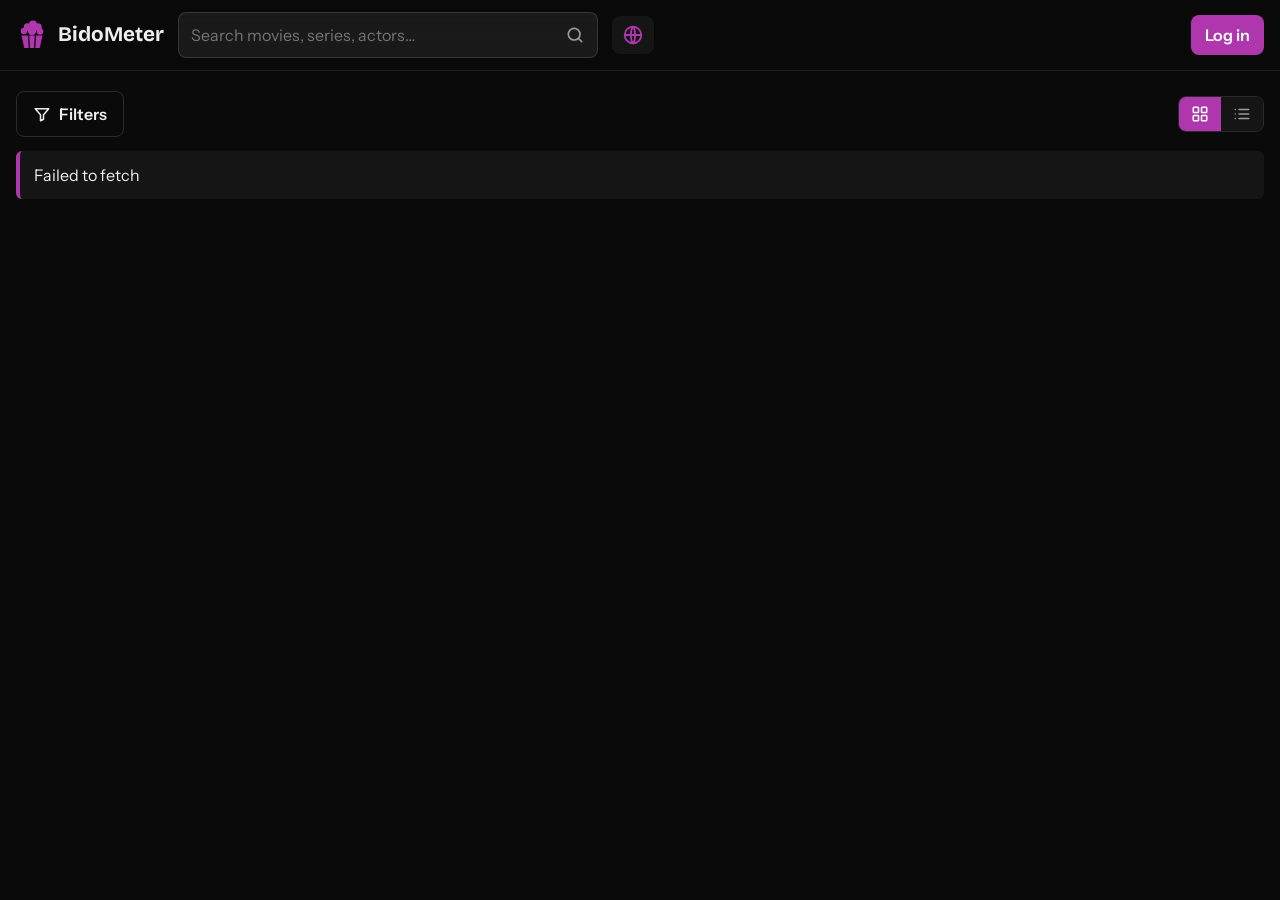
==== commit 62d8f2fd: "Modulation and filter/toggle additions" ====
--- a/index.html
+++ b/index.html
@@ -14,309 +14,20 @@
 <meta name="apple-mobile-web-app-title" content="BidoMeter">
 <meta name="apple-mobile-web-app-status-bar-style" content="black">
 <link href="https://fonts.googleapis.com/css2?family=Bricolage+Grotesque:wght@600;800&family=Instrument+Sans:wght@400;600&display=swap" rel="stylesheet">
-<style>
-:root{color-scheme:dark;--bg:#0a0a0a;--card:#151515;--line:#2b2b2b;--ink:#efefef;--mute:#9b9b9b;--hot:#b036ad;--glow:rgba(176,54,173,.55);--red:#ff6b81}
-*{box-sizing:border-box;margin:0}
-body{background:var(--bg);color:var(--ink);font:16px/1.5 'Instrument Sans',system-ui,sans-serif;min-height:100vh}
-h1,h2,h3{font-family:'Bricolage Grotesque',system-ui,sans-serif;line-height:1.15}
-button,input{font:inherit;color:inherit}
-button{cursor:pointer}
-:focus-visible{outline:2px solid var(--hot);outline-offset:2px}
-header{position:sticky;top:0;z-index:5;background:rgba(10,10,10,.55);-webkit-backdrop-filter:blur(18px) saturate(150%);backdrop-filter:blur(18px) saturate(150%);border-bottom:1px solid rgba(255,255,255,.08);padding:12px 16px;display:flex;flex-wrap:wrap;gap:10px;align-items:center}
-header h1{font-size:1.3rem;flex:1 1 auto;min-width:0}
-header form{flex:1 1 240px;display:flex;gap:6px}
-input{background:var(--card);border:1px solid var(--line);border-radius:8px;padding:10px 12px;width:100%}
-.btn{background:var(--hot);color:#fff;border:0;border-radius:8px;padding:10px 16px;font-weight:600}
-.btn.ghost{background:none;color:var(--ink);border:1px solid var(--line)}
-.btn.danger{background:none;color:var(--red);border:1px solid var(--red)}
-nav{display:flex;gap:4px}
-nav button{background:none;border:0;padding:8px 12px;border-radius:8px;color:var(--mute);font-weight:600}
-nav button.on{background:var(--card);color:var(--hot)}
-main{max-width:none;margin:0;padding:20px 16px 60px}
-.grid{display:grid;grid-template-columns:repeat(auto-fill,minmax(150px,1fr));gap:16px}
-.poster{background:var(--card);border:1px solid var(--line);border-radius:10px;overflow:hidden;text-align:left;padding:0;display:block;width:100%}
-.poster img,.ph{width:100%;aspect-ratio:2/3;object-fit:cover;display:grid;place-items:center;background:var(--card);color:var(--mute)}
-.poster div{padding:8px 10px;font-size:.9rem}
-.poster small{color:var(--mute);display:block}
-.score{color:var(--hot);font-weight:600}
-.empty{color:var(--mute);padding:40px 0;text-align:center}
-.msg{background:var(--card);border-left:4px solid var(--hot);padding:12px 14px;border-radius:6px;margin-bottom:16px}
-#modal{position:fixed;inset:0;background:rgba(0,0,0,.86);display:none;z-index:10;overflow:auto;padding:16px}
-#modal.open{display:block}
-.sheet{background:var(--bg);border:1px solid var(--line);border-radius:14px;max-width:820px;margin:0 auto;padding:20px;position:relative}
-.x{position:absolute;right:12px;top:12px;background:var(--card);border:0;border-radius:50%;width:36px;height:36px}
-.top{display:flex;gap:18px;flex-wrap:wrap}
-.top img{width:170px;border-radius:10px;align-self:flex-start}
-.top>div{flex:1 1 260px}
-.meta{color:var(--mute);margin:6px 0 10px}
-.badges{display:flex;gap:8px;flex-wrap:wrap;margin:10px 0}
-.badge{background:var(--card);border:1px solid var(--line);border-radius:20px;padding:3px 12px;font-size:.85rem}
-.cast{display:flex;gap:12px;overflow-x:auto;padding:8px 0}
-.cast button{background:none;border:0;width:84px;flex:none;text-align:center;font-size:.8rem}
-.cast img,.cast .ph{width:72px;height:72px;border-radius:50%;margin:0 auto 4px;aspect-ratio:1}
-.rate{background:var(--card);border-radius:10px;padding:14px;margin-top:16px}
-.row{display:flex;justify-content:space-between;align-items:center;gap:8px;padding:5px 0;flex-wrap:wrap}
-.stars button{background:none;border:0;font-size:1.7rem;color:#444;padding:0 2px}
-.stars button.f{color:var(--hot)}
-.acts{display:flex;gap:8px;margin-top:12px;flex-wrap:wrap}
-.lb{list-style:none;padding:0}
-.lb li{display:flex;align-items:center;gap:12px;background:var(--card);border:1px solid var(--line);border-radius:10px;padding:8px 12px;margin-bottom:8px;cursor:pointer}
-.lb img,.lb .ph{width:48px;height:48px;border-radius:50%;aspect-ratio:1}
-.lb b{margin-left:auto;font-family:'Bricolage Grotesque';font-size:1.4rem;color:var(--hot)}
-.lb .rk{width:28px;color:var(--mute)}
-label{display:block;margin:12px 0 4px;color:var(--mute);font-size:.9rem}
-h2{margin:0 0 14px}h3{margin:20px 0 6px}
-
-select{display:block;width:100%;margin-top:4px;background:var(--card);border:1px solid var(--line);border-radius:8px;padding:9px 10px;color:var(--ink);font:inherit}
-.filters{display:grid;grid-template-columns:repeat(auto-fit,minmax(130px,1fr));gap:10px;margin-bottom:18px;align-items:end}
-.filters label{margin:0;font-size:.8rem}
-.filters input{margin-top:4px}
-.stats{display:grid;grid-template-columns:repeat(3,1fr);gap:12px;margin:0 0 4px}
-.stat{background:var(--card);border:1px solid var(--line);border-radius:10px;padding:12px 14px}
-.stat b{display:block;font:800 1.6rem 'Bricolage Grotesque',system-ui,sans-serif;color:var(--hot)}
-.stat span{color:var(--mute);font-size:.85rem}
-.hero{position:relative;height:380px;border:1px solid var(--line);border-radius:16px;overflow:hidden;background:var(--card)}
-.slide{position:absolute;inset:0;display:flex;gap:24px;align-items:flex-end;padding:28px 64px 48px;opacity:0;transition:opacity .7s;pointer-events:none}
-.slide.on{opacity:1;pointer-events:auto}
-.slide .full{position:absolute;inset:0;width:100%;height:100%;object-fit:cover;object-position:center 20%}
-.shade{position:absolute;inset:0;background:linear-gradient(0deg,rgba(10,10,10,.96) 0%,rgba(10,10,10,.6) 45%,rgba(10,10,10,.1) 100%)}
-.slide .txt{position:relative;min-width:0}
-.slide h2{font-size:2.2rem;margin:4px 0}
-.slide .meta{margin:0}
-.sr{color:var(--hot);letter-spacing:2px;font-size:1.2rem}
-.ov{display:-webkit-box;-webkit-line-clamp:3;-webkit-box-orient:vertical;overflow:hidden;margin:8px 0 4px;max-width:60ch}
-.arrow{position:absolute;top:50%;transform:translateY(-50%);z-index:2;width:40px;height:40px;border-radius:50%;border:1px solid var(--line);background:rgba(10,10,10,.6);font-size:1.3rem}
-.arrow.l{left:10px}.arrow.r{right:10px}
-.dots{position:absolute;bottom:12px;left:0;right:0;display:flex;justify-content:center;gap:8px;z-index:2}
-.dots button{width:10px;height:10px;border-radius:50%;border:0;background:#444;padding:0}
-.dots button.on{background:var(--hot);width:26px;border-radius:6px}
-@media(max-width:640px){.hero{height:440px}.slide{padding:20px 16px 44px}.slide h2{font-size:1.5rem}.arrow{display:none}}
-@media(prefers-reduced-motion:reduce){.slide{transition:none}}
-.score,.sr,.stars button.f,.stat b,.lb b{text-shadow:0 0 10px var(--glow)}
-.dots button.on{box-shadow:0 0 10px var(--glow)}
-.hero{box-shadow:0 0 24px rgba(176,54,173,.25)}
-.slide .txt{text-shadow:0 1px 8px rgba(0,0,0,.7)}
-.cast img,.lb img{object-fit:cover;object-position:center top;flex:none}
-.lb .ph{flex:none}
-.cast button{display:flex;flex-direction:column;align-items:center;justify-content:flex-start}
-.nm{display:-webkit-box;-webkit-line-clamp:2;-webkit-box-orient:vertical;overflow:hidden;line-height:1.25;min-height:2.5em;width:100%}
-nav button{padding:8px 10px}
-nav button svg{display:block;width:22px;height:22px}
-.sr svg{width:1.25rem;height:1.25rem;margin-right:2px;vertical-align:-4px}
-header input{background:rgba(255,255,255,.07);border-color:rgba(255,255,255,.12)}
-#sf{position:relative}
-#sf input{padding-right:46px}
-.sbtn{position:absolute;right:4px;top:50%;transform:translateY(-50%);width:38px;height:38px;display:grid;place-items:center;background:none;border:0;border-radius:8px;color:var(--mute)}
-.sbtn:hover{color:var(--hot)}
-.sbtn svg{width:20px;height:20px}
-.ic{display:inline-grid;place-items:center;padding:9px 11px;justify-self:start}
-.ic svg{width:20px;height:20px}
-.strip{display:flex;gap:10px;overflow-x:auto;padding-bottom:8px;margin-top:30px}
-.strip+.top{margin-top:10px}
-.strip.wide img{height:170px;aspect-ratio:16/9}
-.strip img{flex:none;height:210px;aspect-ratio:2/3;object-fit:cover;border-radius:10px}
-.facts{margin:8px 0 10px}
-.facts p{display:flex;gap:10px;margin:3px 0}
-.facts .k{flex:none;width:84px;color:var(--mute)}
-.facts .v{min-width:0}
-[hidden]{display:none!important}
-.clip{display:-webkit-box;-webkit-line-clamp:4;-webkit-box-orient:vertical;overflow:hidden;white-space:pre-line}
-.ov.clip{-webkit-line-clamp:3}
-.clip.open{display:block;-webkit-line-clamp:unset;overflow:visible}
-.vm{display:block;background:none;border:0;padding:2px 0;margin:0 0 10px;color:var(--hot);font-weight:600}
-.slide .txt{max-height:100%;overflow-y:auto}
-img.zm{cursor:zoom-in}
-.strip.wide{margin-top:16px}
-.top h2{padding-right:44px}
-#lb{position:fixed;inset:0;z-index:30;background:rgba(0,0,0,.95);display:flex;align-items:center;justify-content:center;cursor:zoom-out}
-#lb img{max-width:100vw;max-height:100vh;object-fit:contain}
-.lbx,.lbp{position:absolute;width:44px;height:44px;border-radius:50%;border:0;background:rgba(255,255,255,.12);color:#fff;font-size:1.4rem}
-.lbx{top:14px;right:14px}
-.lbp{top:50%;transform:translateY(-50%)}
-.lbp.l{left:12px}.lbp.r{right:12px}
-.aw .awn{margin:0 0 6px}
-.aw .vm{margin:6px 0 0}
-header h1{display:flex;align-items:center;gap:10px}
-.logo{width:32px;height:32px;flex:none;color:var(--hot)}
-.chips{display:flex;gap:8px;flex-wrap:wrap;margin:0 0 10px}
-.chip{border:1px solid var(--line);background:var(--card);border-radius:20px;padding:6px 16px}
-.chip.on{background:var(--hot);border-color:var(--hot);color:#fff}
-.pg{display:flex;flex-wrap:wrap;justify-content:center;gap:6px;margin:24px 0 4px}
-.pgb{min-width:38px;height:38px;padding:0 10px;border-radius:8px;border:1px solid var(--line);background:var(--card)}
-.pgb.on{background:var(--hot);border-color:var(--hot);color:#fff}
-.pgb:disabled{opacity:.35;cursor:default}
-.gap{align-self:center;color:var(--mute)}
-.bar{margin:-6px 0 8px}
-.bk{background:none;border:0;color:var(--hot);font-weight:600;padding:6px 8px 6px 0}
-.bar+.strip{margin-top:4px}
-.hh{margin:28px 0 12px}
-.hh:first-child{margin-top:0}
-.atop{display:flex;align-items:flex-start;gap:14px;overflow-x:auto;padding-bottom:8px}
-.at{flex:none;width:140px;background:none;border:0;padding:0;text-align:left;display:flex;flex-direction:column;align-items:flex-start;justify-content:flex-start}
-.at img,.at .ph{display:block;width:140px;aspect-ratio:2/3;object-fit:cover;object-position:center top;border-radius:10px;background:var(--card)}
-.at b{display:block;margin-top:6px;font-weight:600;line-height:1.25;overflow-wrap:anywhere}
-.at small{color:var(--mute)}
-@media(max-width:480px){.stat{padding:10px}.stat b{font-size:1.3rem}}
-.lbar{display:flex;align-items:center;justify-content:space-between;gap:10px;margin:0 0 12px}
-.ftb{display:inline-flex;align-items:center;gap:8px}
-.ftb svg,.vt svg{width:18px;height:18px}
-.fb{background:var(--hot);color:#fff;border-radius:10px;min-width:20px;padding:0 6px;font-size:.75rem;text-align:center}
-.vt{display:flex;border:1px solid var(--line);border-radius:8px;overflow:hidden}
-.vt button{background:var(--card);border:0;padding:8px 12px;color:var(--mute);display:grid;place-items:center}
-.vt button.on{background:var(--hot);color:#fff}
-.filters{padding:14px;border:1px solid var(--line);border-radius:12px;background:rgba(255,255,255,.03)}
-.lst{border:1px solid var(--line);border-radius:10px;overflow:hidden}
-.lrow{display:grid;grid-template-columns:1fr 52px 62px 86px;gap:10px;align-items:center;width:100%;padding:9px 12px;border:0;border-bottom:1px solid var(--line);background:none;text-align:left;color:var(--ink)}
-button.lrow:hover{background:var(--card)}
-.lrow:last-child{border-bottom:0}
-.lh{color:var(--mute);font-size:.8rem;background:var(--card)}
-.lt{overflow:hidden;text-overflow:ellipsis;white-space:nowrap}
-.ly,.lk{color:var(--mute);font-size:.9rem}
-.lr{text-align:right}
-@media(max-width:480px){.lrow{grid-template-columns:1fr 40px 54px 76px;gap:6px;padding:9px 8px;font-size:.92rem}}
-.stat em{display:block;font-style:normal;color:var(--mute);font-size:.8rem;margin-top:2px}
-.br{display:grid;grid-template-columns:minmax(70px,150px) 1fr 34px;gap:10px;align-items:center;margin:6px 0}
-.br .bl{overflow:hidden;text-overflow:ellipsis;white-space:nowrap}
-.bt{display:block;background:var(--card);border-radius:6px;height:18px;overflow:hidden}
-.bt i{display:block;height:100%;background:var(--hot);border-radius:6px}
-.bn{text-align:right;color:var(--mute);font-size:.9rem}
-@media(max-width:480px){.br{grid-template-columns:90px 1fr 28px;gap:8px}}
-.stat .tl{display:block;margin-top:8px}
-.kws{margin:0 0 10px}
-.kws>.meta{display:block;margin:2px 0 6px}
-.chip{font:inherit;color:var(--ink)}
-.chips.tabs .chip{display:grid;place-items:center;padding:8px 16px}
-.chips.tabs .chip svg{width:20px;height:20px}
-.kwd{margin:0 0 10px;border:1px solid var(--line);border-radius:10px;background:var(--card)}
-.kwd>summary{display:flex;justify-content:space-between;align-items:center;cursor:pointer;padding:9px 12px;font-weight:600;list-style:none}
-.kwd>summary::-webkit-details-marker{display:none}
-.kwd>summary::after{content:'+';color:var(--hot);font-size:1.2rem;line-height:1}
-.kwd[open]>summary::after{content:'–'}
-.kwd .chips{padding:0 12px 12px;margin:0}
-.mkw{margin-top:10px}
-.kwd>.v{padding:0 12px 12px}
-.lb .rk{flex:none;width:28px}
-.lb li>div{flex:1;min-width:0}
-.lb b{flex:none}
-#modal{overscroll-behavior:contain}
-.qmodes{display:grid;grid-template-columns:repeat(auto-fit,minmax(230px,1fr));gap:12px;margin:14px 0 22px}
-.qm{display:flex;flex-direction:column;gap:6px;text-align:left;background:var(--card);border:1px solid var(--line);border-radius:12px;padding:14px;color:var(--ink)}
-.qm:not(:disabled):hover{border-color:var(--hot)}
-.qm:disabled{opacity:.55;cursor:default}
-.qm b{font:700 1.1rem 'Bricolage Grotesque',system-ui,sans-serif}
-.qm span{color:var(--mute);font-size:.9rem}
-.qm em{font-style:normal;color:var(--hot);font-size:.85rem;margin-top:auto;padding-top:6px}
-.qbar{display:flex;align-items:center;justify-content:space-between;gap:10px;flex-wrap:wrap;margin-bottom:14px}
-.qbar span{color:var(--mute)}
-.qstage{display:flex;flex-direction:column;align-items:center;gap:10px;margin:6px 0 16px;text-align:center}
-.qstage h3{margin:0}
-.qposter{width:min(240px,64vw);aspect-ratio:2/3;object-fit:cover;border-radius:12px;background:var(--card)}
-.qopts,.qhl{display:grid;grid-template-columns:1fr 1fr;gap:10px}
-@media(max-width:520px){.qopts{grid-template-columns:1fr}}
-.qo{display:flex;align-items:center;gap:10px;text-align:left;padding:12px 14px;border:1px solid var(--line);background:var(--card);border-radius:10px;color:var(--ink)}
-.qhl .qo{justify-content:center;font-weight:600}
-.qo:not(:disabled):hover{border-color:var(--hot)}
-.qo:disabled{cursor:default}
-.qo.ok{border-color:#3ecf8e;background:rgba(62,207,142,.14)}
-.qo.bad{border-color:var(--red);background:rgba(255,107,129,.14)}
-.qo small{color:var(--mute)}
-.qav{flex:none}
-.qav img,.qav i{display:block;width:40px;height:40px;border-radius:50%;object-fit:cover;object-position:center top;background:var(--line)}
-.qfb{margin:14px 0 10px;padding:10px 14px;border-radius:10px}
-.qfb.ok{background:rgba(62,207,142,.14)}
-.qfb.bad{background:rgba(255,107,129,.14)}
-.qclues{display:flex;flex-wrap:wrap;gap:8px;justify-content:center}
-.qpair{display:grid;grid-template-columns:1fr 1fr;gap:12px;margin:10px 0 14px}
-.qc{background:var(--card);border:1px solid var(--line);border-radius:12px;padding:10px;text-align:center}
-.qc img,.qc .ph{display:block;width:100%;max-width:150px;aspect-ratio:2/3;object-fit:cover;border-radius:8px;margin:0 auto 8px}
-.qval{font:800 1.4rem 'Bricolage Grotesque',system-ui,sans-serif;color:var(--hot)}
-.qhr{display:flex;justify-content:space-between;gap:10px;padding:9px 12px;border-bottom:1px solid var(--line)}
-.qhr:last-child{border-bottom:0}
-.qend{text-align:center;padding:20px 0}
-.qend .big{font:800 3.2rem 'Bricolage Grotesque',system-ui,sans-serif;color:var(--hot)}
-.qwrap{overflow:hidden;border-radius:12px;line-height:0}
-.qi{display:grid;place-items:center;width:56px;height:56px;border-radius:14px;font-style:normal;color:var(--hot);background:linear-gradient(135deg,rgba(176,54,173,.42),rgba(176,54,173,.08));border:1px solid rgba(176,54,173,.5);margin-bottom:4px}
-.qi svg{width:30px;height:30px}
-.qm:disabled .qi{filter:grayscale(1)}
-.qt{display:inline-flex;align-items:center;gap:10px}
-.qi.sm{width:32px;height:32px;border-radius:9px;margin:0}
-.qi.sm svg{width:18px;height:18px}
-.qi.lg{width:76px;height:76px;border-radius:20px;margin:0 auto 10px}
-.qi.lg svg{width:40px;height:40px}
-.wnow{margin:12px 0}
-.wnow>summary{list-style:none;cursor:pointer;display:inline-flex;align-items:center;gap:8px;background:var(--hot);color:#fff;font-weight:600;padding:10px 20px;border-radius:10px}
-.wnow>summary::-webkit-details-marker{display:none}
-.wbody{margin-top:10px;border:1px solid var(--line);border-radius:10px;background:var(--card);padding:10px}
-.wrow{display:flex;align-items:center;gap:4px;border-bottom:1px solid var(--line)}
-.wl{flex:1;min-width:0;display:block;padding:9px 8px;color:var(--ink);text-decoration:none;border-radius:8px}
-.wl:hover{background:rgba(255,255,255,.05)}
-.wl b{display:block;overflow:hidden;text-overflow:ellipsis;white-space:nowrap}
-.wl small{color:var(--mute)}
-.wi{flex:none;background:none;border:0;color:var(--mute);width:38px;height:38px;border-radius:8px;display:grid;place-items:center}
-.wi:hover{color:var(--hot)}
-.wi svg{width:18px;height:18px}
-.wbody>.btn{margin-top:10px}
-.wform label{display:block;margin:10px 0 4px}
-.wform code{color:var(--hot)}
-.wform .acts{margin-top:10px}
-.wi.wstar.on{color:var(--hot)}
-.hsec{margin-top:26px}
-@media(min-width:900px){
-  .duo{display:grid;grid-template-columns:1fr 1fr;gap:20px;align-items:start}
-  .duo .hero{height:520px}
-}
-.dot{position:absolute;top:1px;right:1px;min-width:16px;height:16px;padding:0 4px;border-radius:8px;background:var(--hot);color:#fff;font-size:.65rem;display:grid;place-items:center}
-nav button{position:relative}
-.uav{flex:none;display:inline-grid;place-items:center;width:38px;height:38px;border-radius:50%;background:linear-gradient(135deg,rgba(176,54,173,.5),rgba(176,54,173,.15));border:1px solid rgba(176,54,173,.5);color:#fff;font-weight:700}
-.uav.lg{width:72px;height:72px;font-size:1.8rem;margin:0 auto 10px}
-.ul{border:1px solid var(--line);border-radius:10px;overflow:hidden;margin-top:14px}
-.urow{display:flex;align-items:center;gap:12px;width:100%;padding:10px 14px;border:0;border-bottom:1px solid var(--line);background:none;color:var(--ink);text-align:left}
-.urow:last-child{border-bottom:0}
-.urow:hover{background:var(--card)}
-.urow .un{flex:1;min-width:0;font-weight:600;overflow:hidden;text-overflow:ellipsis}
-.urow .go{color:var(--mute);font-size:1.3rem}
-.arow{display:flex;align-items:center;gap:12px;padding:10px 14px;border-bottom:1px solid var(--line);flex-wrap:wrap}
-.arow:last-child{border-bottom:0}
-.arow .un{flex:1;min-width:120px;font-weight:600}
-.arow .un small{display:block;color:var(--mute);font-weight:400}
-.abt{display:flex;gap:8px;flex-wrap:wrap}
-.acc{text-align:center;padding:24px 0}
-.acc .msg{text-align:left;max-width:460px;margin:12px auto}
-.aform{max-width:380px;margin-top:14px}
-.aform label{display:block;margin:12px 0 4px}
-.aform .btn{margin-top:14px}
-.lst .arow .btn{padding:8px 14px}
-nav{flex-wrap:wrap}
-@media(max-width:560px){nav{flex:1 1 100%;gap:0;justify-content:space-between}nav button{padding:8px 6px}}
-@media(max-width:380px){nav button{padding:8px 3px}}
-@media(max-width:560px){header.few form{flex:1 1 120px;min-width:0}header.few nav{flex:0 0 auto;gap:2px}header.few nav button{padding:8px 10px}}
-#authm{position:fixed;inset:0;z-index:50;background:rgba(0,0,0,.72);display:grid;place-items:center;padding:16px;overflow:auto}
-.amc{position:relative;width:100%;max-width:380px;background:var(--bg);border:1px solid var(--line);border-radius:14px;padding:22px 20px 20px}
-.amc .chips{margin:4px 44px 6px 0}
-.amc .aform{margin-top:6px}
-@media(min-width:561px){header form{flex:0 1 360px}header nav{margin-left:auto}}
-/* frosted-glass pop-ups: film, actor and log-in windows */
-#modal{background:rgba(6,6,10,.5)}
-.sheet{background:rgba(22,22,28,.58);-webkit-backdrop-filter:blur(24px) saturate(150%);backdrop-filter:blur(24px) saturate(150%);border:1px solid rgba(255,255,255,.14);box-shadow:0 20px 60px rgba(0,0,0,.45)}
-#authm{background:rgba(6,6,10,.5)}
-.amc{background:rgba(22,22,28,.58);-webkit-backdrop-filter:blur(24px) saturate(150%);backdrop-filter:blur(24px) saturate(150%);border:1px solid rgba(255,255,255,.14);box-shadow:0 20px 60px rgba(0,0,0,.45)}
-.sheet .rate,.sheet .wbody,.sheet .kwd,.sheet .msg{background:rgba(255,255,255,.07)}
-.sheet .x,.amc .x{background:rgba(255,255,255,.1)}
-.sheet input,.amc input{background:rgba(255,255,255,.08);border-color:rgba(255,255,255,.14)}
-.htop{flex:1 1 100%;display:flex;align-items:center;gap:10px;min-width:0}
-header h1 .brand{overflow:hidden;text-overflow:ellipsis;white-space:nowrap}
-#hacct{display:flex;align-items:center;gap:8px;flex:none}
-.hu{display:flex;align-items:center;gap:8px;background:rgba(255,255,255,.07);border:1px solid rgba(255,255,255,.12);border-radius:22px;padding:3px 14px 3px 4px;color:var(--ink);font-weight:600}
-.hu .uav{width:28px;height:28px;font-size:.85rem}
-.hu .hn{max-width:150px;overflow:hidden;text-overflow:ellipsis;white-space:nowrap}
-.hb{display:inline-flex;align-items:center;gap:8px;padding:8px 14px}
-.hb svg{width:18px;height:18px}
-@media(max-width:480px){.hb .lt{display:none}header.in .hb{padding:8px 10px}.hu .hn{max-width:96px}}
-@media(max-width:430px){header.in .brand{display:none}}
-.accf{max-width:420px;margin:20px auto 0;text-align:left}
-.accf .aform{max-width:none;margin:0;padding:0 14px 14px}
-.msg.ok{border-left-color:#3ecf8e}
-</style>
+<link rel="stylesheet" href="css/base.css">
+<link rel="stylesheet" href="css/components.css">
+<link rel="stylesheet" href="css/layout.css">
+<link rel="stylesheet" href="css/grid.css">
+<link rel="stylesheet" href="css/library.css">
+<link rel="stylesheet" href="css/stats.css">
+<link rel="stylesheet" href="css/dashboard.css">
+<link rel="stylesheet" href="css/modal.css">
+<link rel="stylesheet" href="css/lightbox.css">
+<link rel="stylesheet" href="css/leaderboard.css">
+<link rel="stylesheet" href="css/quiz.css">
+<link rel="stylesheet" href="css/watch-now.css">
+<link rel="stylesheet" href="css/account.css">
+<link rel="stylesheet" href="css/effects.css">
 </head>
 <body>
 <header>
@@ -328,1189 +39,32 @@
 <main id="main"></main>
 <div id="modal"><div class="sheet" id="sheet"></div></div>
 
-<script>
-/* ---------- config & storage ---------- */
-const $=s=>document.querySelector(s);
-const esc=s=>String(s??'').replace(/[&<>"]/g,c=>({'&':'&amp;','<':'&lt;','>':'&gt;','"':'&quot;'}[c]));
-const load=k=>{try{return JSON.parse(localStorage.getItem(k))}catch{return null}};
-const save=(k,v)=>{try{localStorage.setItem(k,JSON.stringify(v))}catch{}};
-const DEF={tmdb:'839adee8e20e6a241d50bf54b4e86116',omdb:'f994cdc4',sbUrl:'https://cnktxqtdrtztkcveuimj.supabase.co',sbKey:'sb_publishable_Z4hYMpx8Ehk87fAjAi5Gnw_L9VcmYB_'};
-let cfg={...DEF,...(load('cfg')||{})};
-if(!cfg.sbUrl)cfg.sbUrl=DEF.sbUrl;
-if(!cfg.sbKey)cfg.sbKey=DEF.sbKey;
-cfg.sbUrl=cfg.sbUrl.replace(/\/rest\/v1\/?$/,'').replace(/\/$/,'');
-if(!cfg.tmdb)cfg.tmdb=DEF.tmdb;
-if(!cfg.omdb)cfg.omdb=DEF.omdb;
-let lib=[],view='library',results=[];
-let all=[],wl=[];
-const isW=m=>CATS.every(([k])=>m.ratings&&m.ratings[k]);
-function split(){lib=all.filter(isW);wl=all.filter(m=>!isW(m))}
-const IMG='https://image.tmdb.org/t/p/';
-/* Series are stored with a negative id (-tmdbId) so they never clash with movie ids; no table change needed */
-const norm=r=>({id:r.media_type==='tv'?-r.id:r.id,title:r.title||r.name,release_date:r.release_date||r.first_air_date,poster_path:r.poster_path});
-const CATS=[['story','Story'],['prod','Quality'],['perf','Performance'],['like','BidoMeter']];
-
-const sbOn=()=>cfg.sbUrl&&cfg.sbKey;
-/* ---------- accounts: guests, users (approved by the admin) and the admin ---------- */
-let SESS=load('sess'),PROF=null,PENDING=0,RP=null;
-/* Usernames become username@AUTH_DOMAIN inside Supabase Auth. No email is ever sent (keep "Confirm email" OFF in Supabase).
-   Supabase only accepts domains that can receive mail (they need MX records), so a made-up domain is rejected.
-   Use a domain you own if you have one. Do not change it once people have created accounts, or they will not be able to log in. */
-const AUTH_DOMAIN='gmail.com';
-const authEmail=u=>`${u.toLowerCase()}@${AUTH_DOMAIN}`;
-const authPass=(u,pin)=>`${pin}-${u.toLowerCase()}-bidometer`;
-const qzKey=()=>'quiz_'+(SESS?.user?.id||'x');
-const role=()=>PROF?(PROF.approved?PROF.role:'pending'):'guest';
-const canUse=()=>{const r=role();return r==='user'||r==='admin'};
-const isAdmin=()=>role()==='admin';
-const sbH=()=>{
-  const tok=SESS?.access_token;
-  return{apikey:cfg.sbKey,...(tok?{Authorization:'Bearer '+tok}:(cfg.sbKey.startsWith('eyJ')?{Authorization:'Bearer '+cfg.sbKey}:{})),'Content-Type':'application/json'};
-};
-function setSess(d){
-  SESS={access_token:d.access_token,refresh_token:d.refresh_token,expires_at:d.expires_at||Math.floor(Date.now()/1000)+(d.expires_in||3600),user:{id:d.user.id,email:d.user.email}};
-  save('sess',SESS);
-}
-function clearSess(){SESS=null;PROF=null;try{localStorage.removeItem('sess')}catch{}}
-async function authCall(path,body){
-  const r=await fetch(cfg.sbUrl+'/auth/v1'+path,{method:'POST',headers:{apikey:cfg.sbKey,'Content-Type':'application/json'},body:JSON.stringify(body)});
-  const d=await r.json().catch(()=>({}));
-  if(!r.ok)throw new Error(d.msg||d.error_description||d.message||`Request failed (${r.status})`);
-  return d;
-}
-function refreshSess(){
-  if(RP)return RP;
-  RP=(async()=>{
-    if(!SESS?.refresh_token)return false;
-    try{setSess(await authCall('/token?grant_type=refresh_token',{refresh_token:SESS.refresh_token}));return true}
-    catch{clearSess();return false}
-  })().finally(()=>{RP=null});
-  return RP;
-}
-async function sbf(path,o={}){
-  const go=()=>fetch(cfg.sbUrl+path,{method:o.method||'GET',headers:{...sbH(),...(o.headers||{})},body:o.body});
-  let r=await go();
-  if(r.status===401&&SESS&&await refreshSess())r=await go();
-  return r;
-}
-async function loadProfile(){
-  PROF=null;if(!SESS)return;
-  try{const r=await sbf(`/rest/v1/profiles?id=eq.${SESS.user.id}&select=*`);if(r.ok)PROF=(await r.json())[0]||null}catch{}
-}
-async function doSignUp(u,pin){
-  let d;
-  try{d=await authCall('/signup',{email:authEmail(u),password:authPass(u,pin),data:{username:u.toLowerCase()}})}
-  catch(e){throw new Error(/already|registered|exists|database error/i.test(e.message)?'That username is taken.':/rate limit/i.test(e.message)?'Supabase is trying to send a confirmation email. The admin needs to turn off “Confirm email” in Supabase (Authentication → Sign In / Providers → Email) and then try again.':e.message)}
-  if(!d.access_token)throw new Error('The account was created, but Supabase still wants email confirmation. Turn off “Confirm email” in Authentication → Sign In / Providers → Email, then ask the admin to remove this account and try again.');
-  setSess(d);
-}
-/* The login address is fixed when an account is created, so a member can change the username shown on the site
-   without touching the sign-in itself. This looks up the address that belongs to a username. */
-async function loginEmail(u){
-  try{
-    const r=await fetch(cfg.sbUrl+'/rest/v1/rpc/auth_email_for',{method:'POST',headers:{apikey:cfg.sbKey,'Content-Type':'application/json'},body:JSON.stringify({u})});
-    if(r.ok)return await r.json();   // null = unknown username
-  }catch{}
-  return authEmail(u);               // the SQL for renaming is not installed yet: usernames still match their login address
-}
-async function myEmail(){
-  if(SESS?.user?.email)return SESS.user.email;
-  const r=await fetch(cfg.sbUrl+'/auth/v1/user',{headers:sbH()});const d=await r.json().catch(()=>({}));
-  if(!d.email)throw new Error('Could not read your account.');
-  SESS.user.email=d.email;save('sess',SESS);return d.email;
-}
-async function doSignIn(u,pin){
-  try{
-    const email=await loginEmail(u);
-    if(!email)throw new Error('Invalid login credentials');
-    setSess(await authCall('/token?grant_type=password',{email,password:authPass(email.split('@')[0],pin)}));
-  }
-  catch(e){throw new Error(/invalid login|credentials/i.test(e.message)?'Wrong username or PIN.':/not confirmed/i.test(e.message)?'This account was never activated. Ask the admin to remove it so you can create it again.':e.message)}
-}
-async function doSignOut(){
-  try{await fetch(cfg.sbUrl+'/auth/v1/logout',{method:'POST',headers:sbH()})}catch{}
-  clearSess();USERS=null;VU=null;VIEWU=null;await afterAuth('public');
-}
-
-/* ---------- your library (one row per user and title) ---------- */
-async function dbAll(){
-  if(!SESS)return[];
-  const r=await sbf(`/rest/v1/movies?select=*&user_id=eq.${SESS.user.id}&order=created_at.desc`);
-  if(!r.ok)throw new Error('Supabase: '+r.status);
-  return r.json();
-}
-async function dbSave(m){
-  if(!canUse())throw new Error('Your account has not been approved yet.');
-  const r=await sbf('/rest/v1/movies?on_conflict=user_id,id',{method:'POST',headers:{Prefer:'resolution=merge-duplicates'},body:JSON.stringify({...m,user_id:SESS.user.id})});
-  if(!r.ok)throw new Error('Supabase: '+r.status);
-  all=await dbAll();split();
-}
-async function dbDel(id){
-  const r=await sbf(`/rest/v1/movies?id=eq.${id}&user_id=eq.${SESS.user.id}`,{method:'DELETE'});
-  if(!r.ok)throw new Error('Supabase: '+r.status);
-  all=await dbAll();split();
-}
-
-/* ---------- APIs ---------- */
-async function tmdb(path){
-  if(!cfg.tmdb)throw new Error('TMDB API key is missing.');
-  const r=await fetch('https://api.themoviedb.org/3'+path+(path.includes('?')?'&':'?')+'api_key='+cfg.tmdb);
-  if(!r.ok)throw new Error('TMDB error '+r.status+'. Check your API key.');
-  return r.json();
-}
-async function omdbData(id){
-  if(!cfg.omdb||!id)return null;
-  try{return await(await fetch(`https://www.omdbapi.com/?i=${id}&apikey=${cfg.omdb}`)).json()}catch{return null}
-}
-async function imdbRating(id){
-  if(!cfg.omdb||!id)return null;
-  try{const d=await(await fetch(`https://www.omdbapi.com/?i=${id}&apikey=${cfg.omdb}`)).json();return d.imdbRating&&d.imdbRating!=='N/A'?d.imdbRating:null}catch{return null}
-}
-
-/* ---------- views ---------- */
-const IC={
- public:'<circle cx="12" cy="12" r="9"/><path d="M3 12h18M12 3c3 3 3 15 0 18M12 3c-3 3-3 15 0 18"/>',
- users:'<circle cx="9" cy="8" r="3.5"/><path d="M2.5 20c0-3.5 3-6 6.5-6s6.5 2.5 6.5 6"/><circle cx="17" cy="9" r="2.5"/><path d="M17 14c2.8 0 4.5 2 4.5 5"/>',
- admin:'<path d="M12 3l8 3v6c0 5-3.5 8-8 9-4.5-1-8-4-8-9V6z"/><path d="M9 12l2 2 4-4"/>',
- account:'<circle cx="12" cy="8" r="4"/><path d="M4 21c0-4 4-6 8-6s8 2 8 6"/>',
- login:'<path d="M15 3h4a2 2 0 0 1 2 2v14a2 2 0 0 1-2 2h-4M10 17l5-5-5-5M15 12H3"/>',
- dashboard:'<rect x="3" y="3" width="7" height="9" rx="1"/><rect x="14" y="3" width="7" height="5" rx="1"/><rect x="14" y="12" width="7" height="9" rx="1"/><rect x="3" y="16" width="7" height="5" rx="1"/>',
- library:'<rect x="3" y="3" width="18" height="18" rx="2"/><path d="M7 3v18M17 3v18M3 8h4M3 12h18M3 16h4M17 8h4M17 16h4"/>',
- watch:'<path d="M6 3h12v18l-6-4-6 4z"/>',
- quiz:'<rect x="2" y="7" width="20" height="11" rx="5"/><path d="M7 10v5M4.5 12.5h5"/><circle cx="16" cy="11.5" r=".8"/><circle cx="18.5" cy="13.5" r=".8"/>',
- stats:'<path d="M3 3v18h18"/><path d="M8 17v-5M13 17V8M18 17v-9"/>',
- board:'<path d="M8 21h8M12 17v4M7 4h10v5a5 5 0 0 1-10 0zM17 5h3v2a3 3 0 0 1-3 3M7 5H4v2a3 3 0 0 0 3 3"/>'};
-function tabs(){
-  const t=[['public','Public']];
-  if(canUse())t.push(['dashboard','Dashboard'],['library','Library'],['watch','To Watch'],['board','Leaderboard'],['stats','Statistics'],['quiz','Quiz'],['users','Users']);
-  if(isAdmin())t.push(['admin','Admin']);
-  return t;
-}
-function nav(){
-  const sv='viewBox="0 0 24 24" fill="none" stroke="currentColor" stroke-width="2" stroke-linecap="round" stroke-linejoin="round"';
-  const hd=document.querySelector('header');hd.classList.toggle('few',tabs().length<=3);hd.classList.toggle('in',!!PROF);
-  $('#hacct').innerHTML=PROF
-    ?`<button class="hu" data-hv title="Your account">${avatar(PROF.username)}<span class="hn">@${esc(PROF.username)}</span></button><button class="btn ghost hb" data-hout aria-label="Log out" title="Log out"><svg viewBox="0 0 24 24" fill="none" stroke="currentColor" stroke-width="2" stroke-linecap="round" stroke-linejoin="round"><path d="M9 21H5a2 2 0 0 1-2-2V5a2 2 0 0 1 2-2h4M16 17l5-5-5-5M21 12H9"/></svg><span class="lt">Log out</span></button>`
-    :'<button class="btn hb" data-login>Log in</button>';
-  $('#nav').innerHTML=tabs().map(([k,l])=>`<button class="${view===k||(k==='users'&&view==='ulib')?'on':''}" data-v="${k}" aria-label="${l}" title="${l}"><svg ${sv}>${IC[k==='account'&&!PROF?'login':k]}</svg>${k==='admin'&&PENDING?`<span class="dot">${PENDING}</span>`:''}</button>`).join('');
-}
-$('#nav').onclick=e=>{const b=e.target.closest('[data-v]');if(b){if(b.dataset.v==='account'&&!PROF){openAuth('in');return}view=b.dataset.v;render();window.scrollTo(0,0)}};
-$('#sf').onsubmit=e=>{e.preventDefault();const q=$('#q').value.trim();if(!q)return;SQ={q,type:'multi',page:1,data:null};window.scrollTo(0,0);runSearch()};
-function card(m){
-  if(m.person)return `<button class="poster" data-a="${m.id}">${m.photo?`<img loading="lazy" src="${m.photo}" alt="">`:'<div class="ph">No photo</div>'}<div>${esc(m.title)}<small>${m.dept==='Acting'?'Actor':esc(m.dept)}</small></div></button>`;
-  const w=(CSRC||all).find(x=>x.id===m.id);
-  const yr=(m.year||(m.release_date||'').slice(0,4)||'');
-  const poster=m.poster||(m.poster_path?IMG+'w342'+m.poster_path:'');
-  const avg=w?(CRS==='imdb'?(w.imdb_rating?'IMDb '+w.imdb_rating:null):CRS==='tmdb'?(w.tmdb_rating?'TMDB '+w.tmdb_rating:null):(avgOf(w)?'★ '+avgOf(w):null)):null;
-  return `<button class="poster" data-m="${m.id}">${poster?`<img loading="lazy" src="${poster}" alt="">`:`<div class="ph">No poster</div>`}
-  <div>${esc(m.title)}<small>${m.st?(m.id<0?'Series':'Movie')+' · ':''}${yr}${!m.st&&m.id<0?' · Series':''}${w&&!isW(w)?' · To Watch':''}${avg?` · <span class="score">${avg}</span>`:''}</small></div></button>`;
-}
-const avgOf=m=>{const v=Object.values(m.ratings||{}).filter(Boolean);return v.length?(v.reduce((a,b)=>a+b,0)/v.length).toFixed(1):null};
-
-function wireClips(root){
-  root.querySelectorAll('.clip').forEach(el=>{
-    const b=el.nextElementSibling;if(!b||!b.classList.contains('vm'))return;
-    if(el.scrollHeight<=el.clientHeight+1){b.hidden=true;return}
-    b.onclick=()=>{const o=el.classList.toggle('open');b.textContent=o?'View less':'View more'};
-  });
-}
-const H={};
-const F0={type:'all',genre:'all',year:'all',rating:'mine',sort:'az'},F={...F0};
-const num=x=>+x||0;
-function heroGo(key,n){
-  const box=$('#h_'+key);if(!box)return;
-  const sl=box.querySelectorAll('.slide'),ds=box.querySelectorAll('.dots button'),h=H[key];
-  h.i=(n+sl.length)%sl.length;
-  sl.forEach((e,i)=>e.classList.toggle('on',i===h.i));ds.forEach((e,i)=>e.classList.toggle('on',i===h.i));
-}
-function heroBox(key,title,n,fn){
-  const h=H[key]=H[key]||{i:0,t:0};h.i%=n;
-  const range=Array.from({length:n},(_,i)=>i);
-  return`<section class="hsec"><h2 class="hh">${title}</h2><div class="hero" id="h_${key}">${range.map(i=>fn(i,i===h.i?' on':'')).join('')}<button class="arrow l" aria-label="Previous">‹</button><button class="arrow r" aria-label="Next">›</button><div class="dots">${range.map(i=>`<button aria-label="Show slide ${i+1}" class="${i===h.i?'on':''}"></button>`).join('')}</div></div></section>`;
-}
-function heroWire(key,n,ms){
-  const box=$('#h_'+key),h=H[key];
-  const start=()=>{clearInterval(h.t);if(n>1)h.t=setInterval(()=>heroGo(key,h.i+1),ms)};
-  box.querySelectorAll('.dots button').forEach((b,i)=>b.onclick=()=>{heroGo(key,i);start()});
-  box.querySelector('.arrow.l').onclick=()=>{heroGo(key,h.i-1);start()};
-  box.querySelector('.arrow.r').onclick=()=>{heroGo(key,h.i+1);start()};
-  box.onmouseenter=()=>clearInterval(h.t);box.onmouseleave=start;start();
-}
-function dash(){
-  const el=$('#main');
-  if(!lib.length){el.innerHTML='<h2>Dashboard</h2><p class="empty">Your top rated titles will play here once you log something. Search for a movie or series above to start.</p>';return}
-  const top=a=>a.filter(m=>num(avgOf(m))).sort((x,y)=>num(avgOf(y))-num(avgOf(x))||num(y.imdb_rating)-num(x.imdb_rating)).slice(0,6);
-  const tm=top(lib.filter(m=>m.id>0)),ts=top(lib.filter(m=>m.id<0));
-  const ac={};lib.forEach(m=>(m.cast||[]).forEach(a=>{const o=ac[a.id]??={id:a.id,name:a.name,photo:a.photo,n:0,films:[]};o.n++;o.films.push(m.title)}));
-  const acts=Object.values(ac).filter(a=>a.photo).sort((x,y)=>y.n-x.n||x.name.localeCompare(y.name)).slice(0,10);
-  const stat=(v,l)=>`<div class="stat"><b>${v}</b><span>${l}</span></div>`;
-  const SP='M12 1.7l3.1 6.6 7.2.9-5.3 5 1.4 7.2L12 17.8l-6.4 3.6L7 14.2 1.7 9.2l7.2-.9z';
-  const star=(n,u)=>[0,1,2,3,4].map(i=>{const f=Math.round(Math.max(0,Math.min(1,n-i))*100);return `<svg viewBox="0 0 24 24" aria-hidden="true"><defs><linearGradient id="g${u}_${i}"><stop offset="${f}%" style="stop-color:var(--hot)"/><stop offset="${f}%" style="stop-color:#4a4a4a"/></linearGradient></defs><path d="${SP}" fill="url(#g${u}_${i})"/></svg>`}).join('');
-  const titleSlide=(key,items)=>(i,on)=>{const m=items[i],a=avgOf(m);return`<div class="slide${on}">${m.poster?`<img class="full" src="${m.poster.replace('/w342/','/w780/')}" alt="">`:''}<div class="shade"></div>
-    <div class="txt"><p class="meta">#${i+1} · ${m.id<0?'Series':'Movie'} · ${m.year}</p><h2>${esc(m.title)}</h2>
-    <p><span class="sr">${star(a,key+i)}</span> <span class="score">${a}</span> <span class="meta">your rating</span></p>
-    <div class="badges">${m.imdb_rating?`<span class="badge">IMDb <span class="score">${m.imdb_rating}</span></span>`:''}${m.tmdb_rating?`<span class="badge">TMDB <span class="score">${m.tmdb_rating}</span></span>`:''}${m.genres?`<span class="badge">${esc(m.genres)}</span>`:''}</div>
-    <button class="btn" data-m="${m.id}">View details</button></div></div>`};
-  const atop=acts.length?`<h2 class="hh">Top Watched Actors</h2><div class="atop">${acts.map(a=>`<button class="at" data-a="${a.id}">${a.photo?`<img loading="lazy" src="${a.photo.replace('/w185/','/h632/')}" alt="">`:'<div class="ph"></div>'}<b>${esc(a.name)}</b><small>${a.n} title${a.n===1?'':'s'}</small></button>`).join('')}</div>`:'';
-  el.innerHTML=`<div class="stats">${stat(lib.length,'Titles watched')}${stat(lib.filter(m=>m.id>0).length,'Movies')}${stat(lib.filter(m=>m.id<0).length,'Series')}</div>`
-    +((tm.length||ts.length)?`<div class="duo">${tm.length?heroBox('m','Top Rated Movies',tm.length,titleSlide('m',tm)):''}${ts.length?heroBox('s','Top Rated Series',ts.length,titleSlide('s',ts)):''}</div>`:'')
-    +atop
-    +`<h3>Recently Added</h3><div class="grid">${lib.slice(0,6).map(card).join('')}</div>`;
-  [['m',tm],['s',ts]].forEach(([k,l],j)=>{if(l.length)heroWire(k,l.length,5000+j*700)});
-}
-const rtxt=w=>CRS==='imdb'?(w.imdb_rating?'IMDb '+w.imdb_rating:null):CRS==='tmdb'?(w.tmdb_rating?'TMDB '+w.tmdb_rating:null):(avgOf(w)?'★ '+avgOf(w):null);
-function listHTML(items){
-  return`<div class="lst"><div class="lrow lh"><span>Title</span><span>Year</span><span>Type</span><span style="text-align:right">Rating</span></div>${items.map(m=>`<button class="lrow" data-m="${m.id}"><span class="lt">${esc(m.title)}</span><span class="ly">${esc(m.year||'')}</span><span class="lk">${m.id<0?'Series':'Movie'}</span><span class="lr score">${rtxt(m)||'–'}</span></button>`).join('')}</div>`;
-}
-function library(src){
-  const L=src||lib;
-  const el=$('#main');
-  const gs=[...new Set(L.flatMap(m=>(m.genres||'').split(', ').filter(Boolean)))].sort();
-  const sel=(k,opts)=>`<select data-f="${k}">${opts.map(([v,l])=>`<option value="${esc(v)}"${String(F[k])===String(v)?' selected':''}>${esc(l)}</option>`).join('')}</select>`;
-  const yrs=[...new Set(L.map(m=>m.year).filter(Boolean))].sort().reverse();
-  el.innerHTML=`<h2>${src?`<button class="bk" data-au="back:">‹ Users</button> ${esc('@'+VU.name)}’s library`:'Watched'} <span id="cnt"></span></h2><div class="lbar"><button class="btn ghost ftb" id="ft" aria-expanded="${fOpen}" aria-controls="fp"><svg viewBox="0 0 24 24" fill="none" stroke="currentColor" stroke-width="2" stroke-linecap="round" stroke-linejoin="round"><path d="M3 5h18l-7 8v6l-4 2v-8z"/></svg>Filters <span class="fb" id="fb" hidden>0</span></button><div class="vt"><button data-vw="grid" class="${LV==='grid'?'on':''}" aria-label="Picture view" title="Picture view"><svg viewBox="0 0 24 24" fill="none" stroke="currentColor" stroke-width="2" stroke-linecap="round" stroke-linejoin="round"><rect x="3" y="3" width="7" height="7" rx="1"/><rect x="14" y="3" width="7" height="7" rx="1"/><rect x="3" y="14" width="7" height="7" rx="1"/><rect x="14" y="14" width="7" height="7" rx="1"/></svg></button><button data-vw="list" class="${LV==='list'?'on':''}" aria-label="List view" title="List view"><svg viewBox="0 0 24 24" fill="none" stroke="currentColor" stroke-width="2" stroke-linecap="round" stroke-linejoin="round"><path d="M8 6h13M8 12h13M8 18h13M3 6h.01M3 12h.01M3 18h.01"/></svg></button></div></div><div class="filters" id="fp"${fOpen?'':' hidden'}>
-   <label>Type${sel('type',[['all','All'],['movie','Movies'],['tv','Series']])}</label>
-   <label>Genre${sel('genre',[['all','All genres'],...gs.map(g=>[g,g])])}</label>
-   <label>Release year${sel('year',[['all','All years'],...yrs.map(y=>[y,y])])}</label>
-
-
-
-   <label>Ratings${sel('rating',[['mine','My Ratings'],['imdb','IMDb'],['tmdb','TMDB'],['none','No ranking']])}</label>
-   <label>Sort by${sel('sort',[['az','Title A–Z'],['za','Title Z–A'],['new','Release: newest'],['old','Release: oldest'],['recent','Recently added']])}</label>
-   <button class="btn ghost ic" id="rs" aria-label="Reset filters" title="Reset filters"><svg viewBox="0 0 24 24" fill="none" stroke="currentColor" stroke-width="2" stroke-linecap="round" stroke-linejoin="round"><path d="M3 12a9 9 0 1 0 3-6.7L3 8"/><path d="M3 3v5h5"/></svg></button></div><div id="res"></div>`;
-  const rv=m=>F.rating==='imdb'?num(m.imdb_rating):F.rating==='tmdb'?num(m.tmdb_rating):num(avgOf(m));
-  const by={recent:()=>0,az:(a,b)=>a.title.localeCompare(b.title),za:(a,b)=>b.title.localeCompare(a.title),
-    new:(a,b)=>num(b.year)-num(a.year),old:(a,b)=>num(a.year)-num(b.year),};
-  const paint=()=>{
-    const l=L.filter(m=>(F.type==='all'||(F.type==='tv')===(m.id<0))&&(F.genre==='all'||(m.genres||'').split(', ').includes(F.genre))
-      &&(F.year==='all'||m.year===F.year)).sort((a,b)=>(F.rating==='none'?0:rv(b)-rv(a))||by[F.sort](a,b));
-    $('#cnt').textContent=`(${l.length}${l.length!==L.length?' of '+L.length:''})`;
-    const per=LV==='list'?50:24,pages=Math.max(1,Math.ceil(l.length/per));libPage=Math.min(libPage,pages);PG=n=>{libPage=n;paint()};
-    const nf=Object.keys(F0).filter(k=>F[k]!==F0[k]).length;$('#fb').textContent=nf;$('#fb').hidden=!nf;
-    CRS=F.rating==='none'?'mine':F.rating;CSRC=src||null;
-    $('#res').innerHTML=l.length?`${LV==='list'?listHTML(l.slice((libPage-1)*per,libPage*per)):`<div class="grid">${l.slice((libPage-1)*per,libPage*per).map(card).join('')}</div>`}${pager(libPage,pages)}`:`<p class="empty">${L.length?'No titles match these filters.':(src?'This library is empty.':'Nothing here yet. Search for a movie or series above to log your first one.')}</p>`;
-    CRS='mine';CSRC=null;
-  };
-  $('.filters').oninput=e=>{const k=e.target.dataset.f;if(!k)return;F[k]=e.target.value;libPage=1;paint()};
-  $('#rs').onclick=()=>{Object.assign(F,F0);libPage=1;library(src)};
-  $('#ft').onclick=()=>{fOpen=!fOpen;$('#fp').hidden=!fOpen;$('#ft').setAttribute('aria-expanded',fOpen)};
-  el.querySelectorAll('[data-vw]').forEach(b=>b.onclick=()=>{LV=b.dataset.vw;save('lview',LV);libPage=1;library(src)});
-  paint();
-}
-let CSRC=null,CRS='mine',LV=load('lview')==='list'?'list':'grid',fOpen=false,pgBoard=1,libPage=1,wlPage=1,PG=null,SQ={q:'',type:'multi',page:1,data:null};
-function pager(cur,total,k='pg'){
-  if(total<2)return'';
-  const nums=[...new Set([1,total,cur-1,cur,cur+1])].filter(n=>n>=1&&n<=total).sort((x,y)=>x-y);
-  let h='',prev=0;
-  nums.forEach(n=>{if(n-prev>1)h+='<span class="gap">…</span>';h+=`<button class="pgb${n===cur?' on':''}" data-${k}="${n}"${n===cur?' aria-current="page"':''}>${n}</button>`;prev=n});
-  return`<div class="pg"><button class="pgb" data-${k}="${cur-1}" aria-label="Previous page"${cur<2?' disabled':''}>‹</button>${h}<button class="pgb" data-${k}="${cur+1}" aria-label="Next page"${cur>=total?' disabled':''}>›</button></div>`;
-}
-document.addEventListener('click',e=>{const b=e.target.closest('[data-pg]');if(b&&PG){PG(+b.dataset.pg);window.scrollTo({top:0})}});
-function normS(r,t){
-  const mt=r.media_type||t;
-  if(mt==='person')return{id:r.id,title:r.name,person:1,photo:r.profile_path?IMG+'w185'+r.profile_path:'',dept:r.known_for_department||'Acting'};
-  if(mt==='movie'||mt==='tv')return{...norm({...r,media_type:mt}),st:1};
-  return null;
-}
-const fold=s=>String(s||'').toLowerCase().normalize('NFD').replace(/[\u0300-\u036f]/g,'');
-const inLib=id=>lib.some(x=>x.id===id);
-/* titles from your library whose name contains the search text (shown first on page 1) */
-function pinned(q,type){
-  const f=fold(q).trim();if(!f||type==='person')return[];
-  const rank=t=>{t=fold(t);return t===f?0:t.startsWith(f)?1:2};
-  return lib.filter(m=>fold(m.title).includes(f)&&(type==='multi'||(type==='movie')===(m.id>0)))
-    .sort((a,b)=>rank(a.title)-rank(b.title)||a.title.localeCompare(b.title)).map(m=>({...m,st:1}));
-}
-function prioritize(items,pin){
-  const ids=new Set(pin.map(m=>m.id)),rest=items.filter(m=>!ids.has(m.id)),w=m=>!m.person&&inLib(m.id);
-  return[...pin,...rest.filter(w),...rest.filter(m=>!w(m))];
-}
-async function runSearch(){
-  const tok=SQ.tok=(SQ.tok||0)+1;
-  view='search';nav();$('#main').innerHTML='<p class="empty">Searching…</p>';
-  try{
-    if(SQ.type==='keyword')await runKeyword();
-    else{
-      const d=await tmdb(`/search/${SQ.type}?query=${encodeURIComponent(SQ.q)}&page=${SQ.page}`);
-      const pin=pinned(SQ.q,SQ.type),pids=new Set(pin.map(m=>m.id)),raw=d.results.map(r=>normS(r,SQ.type)).filter(Boolean);
-      const items=SQ.page===1?prioritize(raw,pin):prioritize(raw.filter(m=>!pids.has(m.id)),[]);   // pinned titles are shown on page 1 only
-      SQ.data={items,pages:Math.min(d.total_pages||1,500),total:d.total_results||0};
-    }
-  }catch(err){$('#main').innerHTML=`<div class="msg">${esc(err.message)}</div>`;return}
-  render();
-  if(SQ.type==='keyword'&&SQ.data&&!SQ.data.rel)loadRelated(tok);
-}
-const kwChips=(list,active)=>list.map(x=>`<button class="chip${active&&active.includes(x.id)?' on':''}" data-kw="${x.id}" data-kn="${esc(x.name)}">${esc(x.name)}</button>`).join('');
-async function runKeyword(){
-  let ids,label;
-  if(SQ.kw){ids=SQ.kw.ids;label=SQ.kw.label}
-  else{
-    const k=await tmdb(`/search/keyword?query=${encodeURIComponent(SQ.q)}`);
-    SQ.matches=(k.results||[]).slice(0,12);
-    if(!SQ.matches.length){SQ.data={items:[],pages:1,total:0,rel:[],kw:{label:SQ.q,ids:[],matches:[]}};return}
-    const exact=SQ.matches.find(m=>m.name.toLowerCase()===SQ.q.toLowerCase());
-    const pick=exact?[exact]:SQ.matches.slice(0,3);
-    ids=pick.map(m=>m.id);label=pick.map(m=>m.name).join(', ');
-  }
-  const q=`with_keywords=${ids.join('|')}&sort_by=popularity.desc&page=${SQ.page}`;
-  const [m,t]=await Promise.all([tmdb('/discover/movie?'+q),tmdb('/discover/tv?'+q)]);
-  const items=[...m.results.map(r=>({r,t:'movie'})),...t.results.map(r=>({r,t:'tv'}))].sort((a,b)=>(b.r.popularity||0)-(a.r.popularity||0)).map(x=>normS(x.r,x.t)).filter(Boolean);
-  SQ.data={items:prioritize(items,[]),pages:Math.min(Math.max(m.total_pages||1,t.total_pages||1),500),total:(m.total_results||0)+(t.total_results||0),kw:{label,ids,matches:SQ.matches||[]}};
-}
-/* suggestions: keywords that the titles on this page are tagged with */
-async function loadRelated(tok){
-  const cnt={};
-  await Promise.all(SQ.data.items.slice(0,8).map(async m=>{
-    try{const d=await tmdb(m.id>0?`/movie/${m.id}/keywords`:`/tv/${-m.id}/keywords`);
-      (d.keywords||d.results||[]).forEach(k=>{(cnt[k.name.toLowerCase()]??={id:k.id,name:k.name,n:0}).n++})}catch{}
-  }));
-  if(tok!==SQ.tok||!SQ.data)return;
-  const skip=new Set(SQ.data.kw?.ids||[]);
-  SQ.data.rel=Object.values(cnt).filter(k=>!skip.has(k.id)).sort((a,b)=>b.n-a.n||a.name.localeCompare(b.name)).slice(0,14);
-  const box=$('#kwr');if(box)box.innerHTML=SQ.data.rel.length?kwChips(SQ.data.rel):'<span class="meta">None found</span>';
-}
-document.addEventListener('click',e=>{
-  const c=e.target.closest('[data-kwgo]');if(!c)return;
-  SQ={q:c.dataset.kn,type:'keyword',page:1,data:null,kw:{ids:[+c.dataset.kwgo],label:c.dataset.kn}};
-  $('#q').value=c.dataset.kn;lockTop=true;closeM();window.scrollTo({top:0});runSearch();
-});
-function kwBlock(d){
-  const k=d.kw||{label:SQ.q,ids:[],matches:[]};
-  const rel=d.rel?(d.rel.length?kwChips(d.rel):'<span class="meta">None found</span>'):'<span class="meta">Loading…</span>';
-  return`<p class="meta">Titles tagged <b>${esc(k.label)}</b></p>
-   ${k.matches.length?`<details class="kwd"><summary>Matching keywords (${k.matches.length})</summary><div class="chips">${kwChips(k.matches,k.ids)}</div></details>`:(SQ.kw?'':'<p class="meta">No keywords match that search. Try a shorter or different word.</p>')}
-   <details class="kwd"><summary>Related keywords</summary><div class="chips" id="kwr">${rel}</div></details>`;
-}
-const TI={
- multi:'<path d="M12 3l9 5-9 5-9-5z"/><path d="M3 13l9 5 9-5"/>',
- movie:'<path d="M4 8h16v12H4z"/><path d="M4 8l3-5h4L8 8M12 8l3-5h4l-3 5"/>',
- tv:'<rect x="3" y="7" width="18" height="13" rx="2"/><path d="M8 3l4 4 4-4"/>',
- person:'<circle cx="12" cy="8" r="4"/><path d="M4 21c0-4 4-6 8-6s8 2 8 6"/>',
- keyword:'<path d="M3 12V4h8l10 10-8 8z"/><circle cx="7.5" cy="8.5" r="1"/>'};
-function searchView(){
-  const d=SQ.data;if(!d){$('#main').innerHTML='';return}
-  const tabs=[['multi','All'],['movie','Movies'],['tv','Series'],['person','Actors'],['keyword','Keyword']];
-  $('#main').innerHTML=`<h2>Results for “${esc(SQ.q)}”</h2>
-   <div class="chips tabs">${tabs.map(([k,l])=>`<button class="chip${SQ.type===k?' on':''}" data-t="${k}" aria-label="${l}" title="${l}"><svg viewBox="0 0 24 24" fill="none" stroke="currentColor" stroke-width="2" stroke-linecap="round" stroke-linejoin="round">${TI[k]}</svg></button>`).join('')}</div>
-   <p class="meta">${d.total.toLocaleString()} result${d.total===1?'':'s'}</p>${SQ.type==='keyword'?kwBlock(d):''}
-   ${d.items.length?`<div class="grid">${d.items.map(card).join('')}</div>`:'<p class="empty">Nothing found.</p>'}${pager(SQ.page,d.pages)}`;
-  PG=n=>{SQ.page=n;runSearch()};
-}
-function watchView(){
-  const per=24,pages=Math.max(1,Math.ceil(wl.length/per));wlPage=Math.min(wlPage,pages);
-  PG=n=>{wlPage=n;watchView()};
-  $('#main').innerHTML=`<h2>To Watch (${wl.length})</h2>`+(wl.length?`<div class="grid">${wl.slice((wlPage-1)*per,wlPage*per).map(card).join('')}</div>${pager(wlPage,pages)}`:'<p class="empty">Nothing on your list yet. Search for a movie or series and press + To Watch.</p>');
-}
-/* ---------- statistics ---------- */
-let META=load('meta')||{},statTok=0,RN;
-try{RN=new Intl.DisplayNames(['en'],{type:'region'})}catch{}
-const region=c=>{try{return RN?.of(c)||c}catch{return c}};
-const timeCard=(v,l,sub)=>`<div class="stat"><b>${v}</b>${sub?`<em>${sub}</em>`:''}<span class="tl">${l}</span></div>`;
-const statCard=(v,l,sub)=>`<div class="stat"><b>${v}</b><span>${l}</span>${sub?`<em>${sub}</em>`:''}</div>`;
-const fmtH=min=>`${Math.floor(min/60).toLocaleString()} h`;
-const fmtR=min=>`${min%60} m<br>${(min/1440).toFixed(1)} days`;
-const EXP={},CH={};
-function bars(rows,limit,key){
-  if(!rows.length)return'<p class="meta">Nothing to show yet.</p>';
-  CH[key]=[rows,limit];
-  const open=!!EXP[key],show=open?rows:rows.slice(0,limit);
-  const max=Math.max(...rows.map(r=>r[1]),1);
-  return`<div class="chart">${show.map(([l,n])=>`<div class="br"><span class="bl" title="${esc(l)}">${esc(l)}</span><span class="bt"><i style="width:${n?Math.max(n/max*100,2):0}%"></i></span><span class="bn">${n}</span></div>`).join('')}${rows.length>limit?`<button class="vm" data-exp="${key}">${open?'Show less':`Show all (${rows.length})`}</button>`:''}</div>`;
-}
-document.addEventListener('click',e=>{
-  const b=e.target.closest('[data-exp]');if(!b)return;
-  const k=b.dataset.exp;EXP[k]=!EXP[k];
-  const box=b.closest('.chart');if(box&&CH[k])box.outerHTML=bars(CH[k][0],CH[k][1],k);
-});
-/* countries and running time are not saved with each title, so they are fetched once from TMDB and cached in this browser */
-async function ensureMeta(items,onP){
-  const q=items.filter(m=>!META[m.id]),total=q.length;let done=0;onP(0,total);
-  const worker=async()=>{
-    while(q.length){
-      const m=q.shift();
-      try{
-        const d=await tmdb(m.id>0?`/movie/${m.id}`:`/tv/${-m.id}`);
-        const codes=m.id>0?(d.production_countries||[]).map(c=>c.iso_3166_1):(d.origin_country?.length?d.origin_country:(d.production_countries||[]).map(c=>c.iso_3166_1));
-        let rt=0,ep=0;
-        if(m.id>0)rt=d.runtime||m.runtime||0;
-        else{ep=d.number_of_episodes||0;const per=(d.episode_run_time||[]).filter(Boolean);const avg=per.length?per.reduce((a,b)=>a+b,0)/per.length:(d.last_episode_to_air?.runtime||0);rt=Math.round(ep*avg)}
-        META[m.id]={c:[...new Set(codes)],rt,ep};
-      }catch{}
-      done++;onP(done,total);if(done%20===0)save('meta',META);
-    }
-  };
-  await Promise.all(Array.from({length:Math.min(6,total)},worker));
-  save('meta',META);
-}
-async function statsView(){
-  const tok=++statTok,el=$('#main');
-  if(!lib.length){el.innerHTML='<h2>Statistics</h2><p class="empty">Rate a few titles and your statistics will show up here.</p>';return}
-  const mv=lib.filter(m=>m.id>0),sr=lib.filter(m=>m.id<0);
-  const cnt=(arr,f)=>{const o={};arr.forEach(m=>f(m).forEach(k=>o[k]=(o[k]||0)+1));return Object.entries(o).sort((a,b)=>b[1]-a[1]||a[0].localeCompare(b[0]))};
-  const raw=m=>{const v=Object.values(m.ratings||{}).filter(Boolean);return v.length?v.reduce((x,y)=>x+y,0)/v.length:0};
-  const rate=a=>[5,4,3,2,1].map(st=>[st===5?'5.0':`${st}.0 – ${st}.9`,a.filter(m=>Math.floor(raw(m))===st).length]);
-  const labs=['All titles','Movies','Series'];
-  el.innerHTML=`<h2>Statistics</h2>
-   <div class="stats">${statCard(lib.length,'Titles watched')}${statCard(mv.length,'Movies')}${statCard(sr.length,'Series')}</div>
-   <h2 class="hh">Total watch time</h2>
-   <div class="stats" id="st-time">${labs.map(l=>timeCard('…',l)).join('')}</div>
-   <p class="meta" id="st-load"></p>
-   <h2 class="hh">Movies by My Rating</h2>${mv.length?bars(rate(mv),5,'rm'):'<p class="meta">No movies yet.</p>'}
-   <h2 class="hh">Series by My Rating</h2>${sr.length?bars(rate(sr),5,'rs'):'<p class="meta">No series yet.</p>'}
-   <h2 class="hh">Genres</h2>${bars(cnt(lib,m=>(m.genres||'').split(', ').filter(Boolean)),10,'g')}
-   <h2 class="hh">Countries</h2><div id="st-country"><p class="meta">Loading…</p></div>`;
-  const live=()=>tok===statTok&&view==='stats';
-  await ensureMeta(lib,(d,n)=>{if(live()&&$('#st-load'))$('#st-load').textContent=n&&d<n?`Loading details… ${d}/${n}`:''});
-  if(!live())return;
-  const sum=a=>a.reduce((t,m)=>t+(META[m.id]?.rt||0),0),T=[sum(lib),sum(mv),sum(sr)];
-  $('#st-time').innerHTML=labs.map((l,i)=>timeCard(fmtH(T[i]),l,fmtR(T[i]))).join('');
-  $('#st-country').innerHTML=bars(cnt(lib,m=>(META[m.id]?.c||[]).map(region)),10,'c');
-  const miss=lib.filter(m=>!META[m.id]).length;
-  $('#st-load').textContent=miss?`${miss} title${miss===1?'':'s'} could not be loaded and ${miss===1?'is':'are'} left out of watch time and countries. Reopen this tab to try again.`:'';
-}
-/* ---------- quiz ---------- */
-let QZ=load(qzKey())||{best:{},hist:[]},QS={screen:'pick'},QT=0,KWC=load('kwc')||{};
-const ROUNDS=10,NEED=8;
-const rnd=a=>a[Math.floor(Math.random()*a.length)];
-const shuf=a=>{a=[...a];for(let i=a.length-1;i>0;i--){const j=Math.floor(Math.random()*(i+1));[a[i],a[j]]=[a[j],a[i]]}return a};
-const MODES={
-  blurry:{name:'Blurry Poster',ic:'<path d="M4 8V5a1 1 0 0 1 1-1h3M16 4h3a1 1 0 0 1 1 1v3M20 16v3a1 1 0 0 1-1 1h-3M8 20H5a1 1 0 0 1-1-1v-3"/><circle cx="12" cy="12" r="3.5"/>',desc:'A poster slowly comes into focus. Name the title before it gets clear. Faster answers score more.'},
-  who:{name:'Who Was in It?',ic:'<circle cx="9" cy="8" r="3.5"/><path d="M2.5 20c0-3.5 3-6 6.5-6s6.5 2.5 6.5 6"/><circle cx="17" cy="9" r="2.5"/><path d="M17 14c2.8 0 4.5 2 4.5 5"/>',desc:'Match your actors with the films you have watched them in, or the other way around.'},
-  kw:{name:'Keyword Clues',ic:'<path d="M9 18h6M10 21h4"/><path d="M12 3a6 6 0 0 0-4 10.5c.8.8 1 1.5 1 2.5h6c0-1 .2-1.7 1-2.5A6 6 0 0 0 12 3z"/>',desc:'Guess the film from its TMDB keywords. Extra clues cost points.'},
-  hol:{name:'Higher or Lower',ic:'<path d="M8 20V6M4 10l4-4 4 4"/><path d="M16 4v14M12 14l4 4 4-4"/>',desc:'Is the next title rated higher or lower? Keep your streak going.'}};
-function need(k){
-  if(lib.length<NEED){const n=NEED-lib.length;return`Rate ${n} more title${n===1?'':'s'} to unlock`}
-  if(k==='blurry'&&lib.filter(m=>m.poster).length<4)return'Needs at least 4 titles with posters';
-  if(k==='who'&&lib.filter(m=>(m.cast||[]).length).length<4)return'Needs titles with saved cast lists';
-  return'';
-}
-const qIcon=(k,c)=>`<i class="qi ${c}"><svg viewBox="0 0 24 24" fill="none" stroke="currentColor" stroke-width="1.8" stroke-linecap="round" stroke-linejoin="round">${MODES[k].ic}</svg></i>`;
-const optT=(m,ok)=>({ok,html:`<span>${esc(m.title)}<small> ${esc(m.year||'')}</small></span>`});
-const optA=(a,ok)=>({ok,html:`<span class="qav">${a.photo?`<img src="${a.photo}" alt="">`:'<i></i>'}</span><span>${esc(a.name)}</span>`});
-function opts4(c){
-  const same=lib.filter(x=>x.id!==c.id&&(x.id<0)===(c.id<0));
-  const pool=same.length>=3?same:lib.filter(x=>x.id!==c.id);
-  return shuf([optT(c,true),...shuf(pool).slice(0,3).map(m=>optT(m,false))]);
-}
-const preload=u=>new Promise(r=>{const i=new Image();i.onload=i.onerror=r;i.src=u;setTimeout(r,4000)});
-async function getKw(m){
-  if(KWC[m.id])return KWC[m.id];
-  const d=await tmdb(`/${m.id>0?'movie':'tv'}/${Math.abs(m.id)}/keywords`);
-  const ks=(d.keywords||d.results||[]).map(k=>k.name);
-  KWC[m.id]=ks;save('kwc',KWC);return ks;
-}
-const fresh=a=>{const f=a.filter(m=>!QS.used.has(m.id));return f.length?f:a};
-
-async function qBlurry(){
-  const c=rnd(fresh(lib.filter(m=>m.poster)));QS.used.add(c.id);
-  const img=c.poster.replace('/w342/','/w500/');await preload(img);
-  return{mode:'blurry',img,answer:c.title,opts:opts4(c),t0:Date.now()};
-}
-async function qWho(){
-  const wc=lib.filter(m=>(m.cast||[]).length),all={};
-  wc.forEach(m=>m.cast.forEach(a=>{(all[a.id]??={id:a.id,name:a.name,photo:a.photo,films:[]}).films.push(m)}));
-  const actors=Object.values(all);
-  for(let t=0;t<30;t++){
-    if(Math.random()<.5){
-      const pool=actors.filter(a=>!QS.usedA.has(a.id)),a=rnd(pool.length?pool:actors);
-      const bad=lib.filter(m=>!(m.cast||[]).some(c=>c.id===a.id));
-      if(bad.length<3)continue;
-      QS.usedA.add(a.id);const good=rnd(a.films);
-      return{mode:'who',kind:'a2f',actor:a,answer:good.title,opts:shuf([optT(good,true),...shuf(bad).slice(0,3).map(m=>optT(m,false))])};
-    }else{
-      const f=rnd(fresh(wc)),ids=new Set(f.cast.map(c=>c.id)),bad=actors.filter(a=>!ids.has(a.id));
-      if(bad.length<3)continue;
-      QS.used.add(f.id);const good=rnd(f.cast.slice(0,6));
-      return{mode:'who',kind:'f2a',film:f,answer:good.name,opts:shuf([optA(good,true),...shuf(bad).slice(0,3).map(a=>optA(a,false))])};
-    }
-  }
-  return null;
-}
-async function qKw(){
-  for(let t=0;t<12;t++){
-    const c=rnd(fresh(lib));let ks;
-    try{ks=await getKw(c)}catch{continue}
-    const words=c.title.toLowerCase().split(/\W+/).filter(w=>w.length>3);
-    const clean=ks.filter(k=>!words.some(w=>k.toLowerCase().includes(w)));
-    if(clean.length<3)continue;
-    QS.used.add(c.id);
-    return{mode:'kw',answer:c.title,clues:shuf(clean).slice(0,5),shown:3,opts:opts4(c)};
-  }
-  return null;
-}
-async function qHol(A0){
-  const has=m=>+m.imdb_rating>0;
-  for(let t=0;t<30;t++){
-    const A=A0||rnd(lib),B=rnd(lib);if(B.id===A.id)continue;
-    const crit=has(A)&&has(B)&&Math.random()<.5?'imdb':'mine';
-    const v=m=>crit==='imdb'?+m.imdb_rating:num(avgOf(m));
-    if(v(A)===v(B)&&t<25)continue;
-    return{mode:'hol',A,B,crit,vA:v(A),vB:v(B)};
-  }
-  return null;
-}
-
-function startGame(mode){
-  QS={screen:'play',mode,round:0,score:0,streak:0,maxStreak:0,used:new Set(),usedA:new Set(),q:null,answered:false,last:null,tok:0};
-  nextQ();
-}
-async function nextQ(){
-  clearInterval(QT);
-  if(QS.mode!=='hol'&&QS.round>=ROUNDS){endGame();return}
-  const prevB=QS.mode==='hol'&&QS.q&&QS.last?.ok?QS.q.B:null;
-  QS.round++;QS.answered=false;QS.q=null;QS.fail=false;QS.pick=null;QS.last=null;drawPlay();
-  const tok=++QS.tok;let q=null;
-  try{q=await({blurry:qBlurry,who:qWho,kw:qKw,hol:qHol}[QS.mode])(prevB)}catch{}
-  if(tok!==QS.tok||view!=='quiz'||QS.screen!=='play')return;
-  if(!q)QS.fail=true;
-  QS.q=q;drawPlay();
-  if(q&&QS.mode==='blurry')startBlur();
-}
-function startBlur(){
-  const q=QS.q,img=$('#qimg');if(!img)return;
-  q.t0=Date.now();
-  QT=setInterval(()=>{
-    const f=Math.max(0,1-(Date.now()-q.t0)/12000);
-    img.style.filter=`blur(${(f*26).toFixed(1)}px)`;
-    const p=$('#qpts');if(p)p.textContent=`${20+Math.round(80*f)} points`;
-    if(f<=0)clearInterval(QT);
-  },120);
-}
-function answer(i){
-  if(QS.answered||!QS.q)return;
-  const q=QS.q;QS.answered=true;QS.pick=i;clearInterval(QT);
-  const ok=!!q.opts[i].ok;let pts=0;
-  if(ok){
-    pts=QS.mode==='blurry'?20+Math.round(80*Math.max(0,1-(Date.now()-q.t0)/12000)):QS.mode==='kw'?Math.max(20,100-20*(q.shown-3)):100;
-    QS.score+=pts;QS.streak++;QS.maxStreak=Math.max(QS.maxStreak,QS.streak);
-  }else QS.streak=0;
-  QS.last={ok,pts};drawPlay();
-}
-function holAnswer(dir){
-  if(QS.answered||!QS.q)return;
-  const q=QS.q;QS.answered=true;QS.pick=dir;
-  const ok=dir==='h'?q.vB>=q.vA:q.vB<=q.vA;
-  if(ok){QS.streak++;QS.score=QS.streak;QS.maxStreak=QS.streak}
-  QS.last={ok,tie:q.vA===q.vB};drawPlay();
-}
-function endGame(){
-  clearInterval(QT);
-  const m=QS.mode,sc=m==='hol'?QS.streak:QS.score,b=QZ.best[m]||{score:0,streak:0};
-  QS.newBest=sc>b.score;
-  QZ.best[m]={score:Math.max(b.score,sc),streak:Math.max(b.streak,QS.maxStreak)};
-  QZ.hist.unshift({m,sc,at:Date.now()});QZ.hist=QZ.hist.slice(0,20);
-  save(qzKey(),QZ);QS.screen='end';drawEnd();
-}
-function drawPlay(){
-  const q=QS.q,M=MODES[QS.mode],el=$('#main'),done=QS.answered;
-  const info=QS.mode==='hol'?`Streak ${QS.streak}`:`Round ${QS.round}/${ROUNDS} · ${QS.score} pts${QS.streak>1?` · streak ${QS.streak}`:''}`;
-  let h=`<div class="qbar"><b class="qt">${qIcon(QS.mode,'sm')}${M.name}</b><span>${info}</span><button class="btn ghost" data-qz="quit:">Quit</button></div>`;
-  if(!q){el.innerHTML=h+`<p class="empty">${QS.fail?'Could not build a question. Check your connection and try again.':'Loading…'}</p>`;return}
-  if(QS.mode==='hol'){
-    const lab=q.crit==='imdb'?'IMDb rating':'your rating',fv=v=>q.crit==='imdb'?v.toFixed(1):'★ '+v.toFixed(1);
-    const card=(m,val)=>`<div class="qc">${m.poster?`<img src="${m.poster}" alt="">`:'<div class="ph">No poster</div>'}<b>${esc(m.title)}</b><p class="meta">${esc(m.year||'')}</p><div class="qval">${val}</div></div>`;
-    const cls=d=>done?(QS.pick===d?(QS.last.ok?' ok':' bad'):''):'';
-    h+=`<p class="meta">Is the ${lab} of the right title higher or lower than the left one?</p><div class="qpair">${card(q.A,fv(q.vA))}${card(q.B,done?fv(q.vB):'?')}</div>
-     <div class="qhl"><button class="qo${cls('h')}" data-qz="hl:h"${done?' disabled':''}>▲ Higher</button><button class="qo${cls('l')}" data-qz="hl:l"${done?' disabled':''}>▼ Lower</button></div>`;
-    if(done)h+=`<div class="qfb ${QS.last.ok?'ok':'bad'}">${QS.last.ok?(QS.last.tie?'A tie, so that counts. ':'Correct! ')+`Streak ${QS.streak}.`:'Not quite.'}</div><button class="btn" data-qz="next:">${QS.last.ok?'Next':'See results'}</button>`;
-    el.innerHTML=h;return;
-  }
-  if(QS.mode==='blurry')h+=`<div class="qstage"><div class="qwrap"><img id="qimg" class="qposter" src="${q.img}" style="filter:${done?'none':'blur(26px)'}" alt=""></div><p class="meta" id="qpts">${done?'':'100 points'}</p></div>`;
-  if(QS.mode==='who')h+=q.kind==='a2f'
-    ?`<div class="qstage">${q.actor.photo?`<img class="qposter" style="width:min(150px,42vw)" src="${q.actor.photo.replace('/w185/','/h632/')}" alt="">`:''}<h3>Which of these films was <b>${esc(q.actor.name)}</b> in?</h3></div>`
-    :`<div class="qstage">${q.film.poster?`<img class="qposter" style="width:min(150px,42vw)" src="${q.film.poster}" alt="">`:''}<h3>Who was in <b>${esc(q.film.title)}</b>${q.film.year?` (${esc(q.film.year)})`:''}?</h3></div>`;
-  if(QS.mode==='kw')h+=`<div class="qstage"><p class="meta">Which title do these keywords belong to?</p><div class="qclues">${q.clues.slice(0,q.shown).map(k=>`<span class="badge">${esc(k)}</span>`).join('')}</div>${!done&&q.shown<q.clues.length?'<button class="btn ghost" data-qz="clue:">Show another clue (−20 pts)</button>':''}</div>`;
-  h+=`<div class="qopts">${q.opts.map((o,i)=>`<button class="qo${done?(o.ok?' ok':(QS.pick===i?' bad':'')):''}" data-qz="ans:${i}"${done?' disabled':''}>${o.html}</button>`).join('')}</div>`;
-  if(done)h+=`<div class="qfb ${QS.last.ok?'ok':'bad'}">${QS.last.ok?`Correct! +${QS.last.pts} points`:`Not quite. The answer was <b>${esc(q.answer)}</b>.`}</div><button class="btn" data-qz="next:">${QS.round>=ROUNDS?'See results':'Next'}</button>`;
-  el.innerHTML=h;
-}
-function drawEnd(){
-  const m=QS.mode,M=MODES[m],hol=m==='hol',sc=hol?QS.streak:QS.score,b=QZ.best[m];
-  $('#main').innerHTML=`<div class="qend">${qIcon(m,'lg')}<p class="meta">${M.name}</p><div class="big">${sc}</div><p>${hol?`in a row`:`points out of ${ROUNDS*100}`}</p>
-   ${QS.newBest?'<p class="score">New personal best!</p>':`<p class="meta">Your best: ${b.score}${hol?' in a row':' points'}</p>`}
-   ${hol?'':`<p class="meta">Longest streak this game: ${QS.maxStreak}</p>`}
-   <div class="acts" style="justify-content:center"><button class="btn" data-qz="again:">Play again</button><button class="btn ghost" data-qz="menu:">All games</button></div></div>`;
-}
-function drawPick(){
-  const hist=QZ.hist.slice(0,5);
-  $('#main').innerHTML=`<h2>Quiz</h2><p class="meta">Every question comes from the ${lib.length} titles you have rated.</p>
-   <div class="qmodes">${Object.entries(MODES).map(([k,m])=>{const why=need(k),b=QZ.best[k];
-     return`<button class="qm" data-qz="start:${k}"${why?' disabled':''}>${qIcon(k,'')}<b>${m.name}</b><span>${m.desc}</span><em>${why||(b?`Best ${b.score}${k==='hol'?' in a row':' pts'} · best streak ${b.streak}`:'Not played yet')}</em></button>`}).join('')}</div>
-   ${hist.length?`<h3>Recent games</h3><div class="lst">${hist.map(x=>`<div class="qhr"><span>${MODES[x.m].name}</span><span>${x.sc}${x.m==='hol'?' in a row':' pts'} · ${new Date(x.at).toLocaleDateString('en',{month:'short',day:'numeric'})}</span></div>`).join('')}</div>`:''}`;
-}
-function quizView(){QS={screen:'pick'};drawPick()}
-function quizClick(b){
-  const [a,v]=b.dataset.qz.split(':');
-  if(a==='start')startGame(v);
-  else if(a==='ans')answer(+v);
-  else if(a==='hl')holAnswer(v);
-  else if(a==='clue'){if(QS.q&&!QS.answered&&QS.q.shown<QS.q.clues.length){QS.q.shown++;drawPlay()}}
-  else if(a==='next'){if(QS.mode==='hol'&&!QS.last?.ok)endGame();else nextQ()}
-  else if(a==='again')startGame(QS.mode);
-  else if(a==='quit'||a==='menu'){clearInterval(QT);QS={screen:'pick'};drawPick()}
-}
-/* ---------- public dashboard, account, members and admin screens ---------- */
-let PB={type:'movie',kind:'trending',page:1},ACCMSG='',AUTHM='in',USERS=null,UQ='',VU=null,VIEWU=null;
-const avatar=n=>`<span class="uav">${esc((n||'?')[0].toUpperCase())}</span>`;
-function ratePrompt(){
-  return`<div class="rate"><h3 style="margin-top:0">Rate and save titles</h3><p class="meta">${PROF?'Your account is waiting for the admin to approve it. After that you can rate titles, keep a To Watch list, play games and see your statistics.':'Log in to rate this title, add it to your To Watch list, play the games and see your statistics.'}</p>${PROF?'':'<button class="btn" data-login>Log in or create an account</button>'}</div>`;
-}
-function viewedLine(id){
-  if(view!=='ulib'||!VU)return'';
-  const x=VU.rows.find(r=>r.id===id);if(!x)return'';
-  return`<p class="meta">@${esc(VU.name)} rated this <span class="score">★ ${avgOf(x)}</span> · ${CATS.map(([k,l])=>`${l} ${x.ratings[k]}`).join(' · ')}</p>`;
-}
-document.addEventListener('click',e=>{
-  const g=e.target.closest('[data-go]');if(!g)return;
-  view=g.dataset.go;lockTop=true;closeM();
-});
-
-async function publicView(){
-  const el=$('#main'),T=[['movie','Movies'],['tv','Series']];
-  const kinds=PB.type==='person'?[['popular','Popular']]:[['trending','Trending'],['popular','Popular'],['top','Top rated']];
-  if(!kinds.some(k=>k[0]===PB.kind))PB.kind=kinds[0][0];
-  const sv='viewBox="0 0 24 24" fill="none" stroke="currentColor" stroke-width="2" stroke-linecap="round" stroke-linejoin="round"';
-  el.innerHTML=`<div class="chips tabs">${T.map(([k,l])=>`<button class="chip${PB.type===k?' on':''}" data-au="pbt:${k}" aria-label="${l}" title="${l}"><svg ${sv}>${TI[k]}</svg></button>`).join('')}</div>
-   <div class="chips">${kinds.map(([k,l])=>`<button class="chip${PB.kind===k?' on':''}" data-au="pbk:${k}">${l}</button>`).join('')}</div>
-   <div id="pbres"><p class="empty">Loading…</p></div>`;
-  const path=PB.type==='person'?`/person/popular?page=${PB.page}`:PB.kind==='trending'?`/trending/${PB.type}/week?page=${PB.page}`:`/${PB.type}/${PB.kind==='top'?'top_rated':'popular'}?page=${PB.page}`;
-  let d;
-  try{d=await tmdb(path)}catch(err){if(view==='public')$('#pbres').innerHTML=`<div class="msg">${esc(err.message)}</div>`;return}
-  if(view!=='public'||!$('#pbres'))return;
-  const items=d.results.map(r=>normS(r,PB.type)).filter(Boolean);
-  PG=n=>{PB.page=n;publicView()};
-  $('#pbres').innerHTML=`<div class="grid">${items.map(card).join('')}</div>${pager(PB.page,Math.min(d.total_pages||1,500))}`;
-}
-
-/* ---------- log in / create account pop-up ---------- */
-const am=document.createElement('div');am.id='authm';am.hidden=true;document.body.appendChild(am);
-let authLocked=false;
-function authForm(){
-  const up=AUTHM==='up';
-  return`<div class="chips"><button class="chip${!up?' on':''}" data-amode="in">Log in</button><button class="chip${up?' on':''}" data-amode="up">Create account</button></div>
-   <form id="af" class="aform">
-     <label>Username<input id="a-user" autocomplete="username" autocapitalize="off" autocorrect="off" spellcheck="false" maxlength="20" placeholder="3–20 letters, numbers or _"></label>
-     <label>4-digit PIN<input id="a-pin" type="password" inputmode="numeric" pattern="[0-9]*" maxlength="4" autocomplete="${up?'new-password':'current-password'}" placeholder="••••"></label>
-     ${up?'<label>Repeat PIN<input id="a-pin2" type="password" inputmode="numeric" pattern="[0-9]*" maxlength="4" autocomplete="new-password" placeholder="••••"></label><p class="meta">A new account has to be approved by the admin before you can rate titles, keep a To Watch list, play games or see statistics.</p>':''}
-     <button class="btn" id="a-go">${up?'Create account':'Log in'}</button><p class="meta" id="a-err"></p>
-   </form>`;
-}
-function drawAuth(){
-  am.innerHTML=`<div class="amc" role="dialog" aria-modal="true" aria-label="Log in or create an account"><button class="x" data-acl aria-label="Close">✕</button>${authForm()}</div>`;
-  $('#af').onsubmit=async e=>{
-    e.preventDefault();
-    const up=AUTHM==='up',u=$('#a-user').value.trim(),pin=$('#a-pin').value.trim(),err=t=>{$('#a-err').textContent=t};
-    if(!/^[a-z0-9_]{3,20}$/i.test(u)){err('Username: 3–20 letters, numbers or underscores.');return}
-    if(!/^\d{4}$/.test(pin)){err('The PIN must be exactly 4 digits.');return}
-    if(up&&pin!==$('#a-pin2').value.trim()){err('The two PINs do not match.');return}
-    $('#a-go').disabled=true;err('');
-    try{
-      if(up)await doSignUp(u,pin);else await doSignIn(u,pin);
-      closeAuth();
-      if($('#modal').classList.contains('open'))closeM();   // leave the film page that asked you to log in
-      await afterAuth();
-    }catch(ex){err(ex.message);$('#a-go').disabled=false}
-  };
-}
-function openAuth(mode){
-  if(mode)AUTHM=mode;
-  drawAuth();am.hidden=false;
-  if(lockY===null){lockPage();authLocked=true}
-  const i=$('#a-user');if(i)i.focus();
-}
-function closeAuth(){
-  am.hidden=true;am.innerHTML='';
-  if(authLocked){unlockPage();authLocked=false}
-}
-am.addEventListener('click',e=>{
-  if(e.target===am||e.target.closest('[data-acl]')){closeAuth();return}
-  const m=e.target.closest('[data-amode]');if(m){AUTHM=m.dataset.amode;drawAuth();const i=$('#a-user');if(i)i.focus()}
-});
-document.addEventListener('click',e=>{
-  if(e.target.closest('[data-login]'))openAuth('in');
-  else if(e.target.closest('[data-hv]')){view='account';render();window.scrollTo(0,0)}
-  else if(e.target.closest('[data-hout]'))doSignOut();
-});
-
-function accountView(){
-  const el=$('#main');
-  if(PROF){
-    const pend=!PROF.approved,note=ACCMSG;ACCMSG='';
-    el.innerHTML=`<h2>Account</h2><div class="acc">${avatar(PROF.username).replace('uav','uav lg')}<h3>@${esc(PROF.username)}</h3>
-     <p class="meta">${isAdmin()?'Admin':pend?'Waiting for approval':'Member'}</p>
-     ${note?`<div class="msg ok">${esc(note)}</div>`:''}
-     ${pend?'<div class="msg">Your account is waiting for the admin to approve it. Until then you can browse the Public dashboard and watch through the links.</div><button class="btn" data-au="refresh:">Check again</button>':''}
-     <div class="accf">
-      <details class="kwd"><summary>Change username</summary>
-       <form id="cu-form" class="aform"><label>New username<input id="cu-name" autocomplete="off" autocapitalize="off" autocorrect="off" spellcheck="false" maxlength="20" placeholder="3–20 letters, numbers or _"></label>
-        <button class="btn">Save username</button><p class="meta" id="cu-msg"></p></form></details>
-      <details class="kwd"><summary>Change PIN</summary>
-       <form id="cp-form" class="aform"><label>Current PIN<input id="cp-old" type="password" inputmode="numeric" pattern="[0-9]*" maxlength="4" autocomplete="current-password" placeholder="••••"></label>
-        <label>New PIN<input id="cp-new" type="password" inputmode="numeric" pattern="[0-9]*" maxlength="4" autocomplete="new-password" placeholder="••••"></label>
-        <label>Repeat new PIN<input id="cp-new2" type="password" inputmode="numeric" pattern="[0-9]*" maxlength="4" autocomplete="new-password" placeholder="••••"></label>
-        <button class="btn">Save PIN</button><p class="meta" id="cp-msg"></p></form></details>
-     </div></div>`;
-    const say=(id,t)=>{const m=$(id);if(m){m.textContent=t;m.style.color='var(--red)'}};
-    $('#cu-form').onsubmit=async e=>{
-      e.preventDefault();
-      const nn=$('#cu-name').value.trim(),btn=$('#cu-form .btn');
-      if(!/^[a-z0-9_]{3,20}$/i.test(nn)){say('#cu-msg','Username: 3–20 letters, numbers or underscores.');return}
-      if(nn.toLowerCase()===PROF.username.toLowerCase()){say('#cu-msg','That is already your username.');return}
-      btn.disabled=true;
-      try{
-        const r=await sbf('/rest/v1/rpc/change_username',{method:'POST',body:JSON.stringify({new_name:nn})});
-        if(!r.ok){
-          const d=await r.json().catch(()=>({}));
-          throw new Error(/taken|unique|duplicate/i.test(JSON.stringify(d))?'That username is taken.':r.status===404?'The database needs the latest SQL first (Part 3 in supabase-accounts.sql).':(d.message||'Could not change the username.'));
-        }
-        await loadProfile();USERS=null;ACCMSG=`Your username is now @${PROF.username}.`;nav();accountView();
-      }catch(ex){say('#cu-msg',ex.message);btn.disabled=false}
-    };
-    $('#cp-form').onsubmit=async e=>{
-      e.preventDefault();
-      const cur=$('#cp-old').value.trim(),n1=$('#cp-new').value.trim(),n2=$('#cp-new2').value.trim(),btn=$('#cp-form .btn');
-      if(!/^\d{4}$/.test(cur)||!/^\d{4}$/.test(n1)){say('#cp-msg','PINs must be exactly 4 digits.');return}
-      if(n1!==n2){say('#cp-msg','The two new PINs do not match.');return}
-      if(n1===cur){say('#cp-msg','The new PIN is the same as the current one.');return}
-      btn.disabled=true;
-      try{
-        const email=await myEmail(),h=email.split('@')[0];
-        try{await authCall('/token?grant_type=password',{email,password:authPass(h,cur)})}catch{throw new Error('Your current PIN is wrong.')}
-        const put=()=>fetch(cfg.sbUrl+'/auth/v1/user',{method:'PUT',headers:sbH(),body:JSON.stringify({password:authPass(h,n1),current_password:authPass(h,cur)})});
-        let r=await put();
-        if(r.status===401&&await refreshSess())r=await put();
-        if(!r.ok){const d=await r.json().catch(()=>({}));throw new Error(d.msg||d.message||'Could not change the PIN.')}
-        ACCMSG='Your PIN was changed.';accountView();
-      }catch(ex){say('#cp-msg',ex.message);btn.disabled=false}
-    };
-    return;
-  }
-  el.innerHTML=`<h2>Account</h2><p class="meta">Log in to rate titles, keep a To Watch list, play games and see your statistics.</p><button class="btn" data-login>Log in or create account</button>`;
-}
-
-async function usersView(){
-  const el=$('#main');
-  el.innerHTML=`<h2>Users</h2><p class="meta">Find other members and see what they have watched.</p><input id="usq" placeholder="Search by username…" value="${esc(UQ)}" autocomplete="off"><div id="ulist"><p class="empty">Loading…</p></div>`;
-  $('#usq').oninput=e=>{UQ=e.target.value;drawUsers()};
-  if(!USERS){
-    const r=await sbf('/rest/v1/profiles?approved=eq.true&select=id,username,role&order=username.asc');
-    USERS=r.ok?await r.json():[];
-  }
-  if(view==='users')drawUsers();
-}
-function drawUsers(){
-  const box=$('#ulist');if(!box)return;
-  const q=fold(UQ).trim(),list=(USERS||[]).filter(u=>u.id!==SESS?.user.id&&fold(u.username).includes(q));
-  box.innerHTML=list.length?`<div class="ul">${list.map(u=>`<button class="urow" data-au="viewlib:${u.id}" data-name="${esc(u.username)}">${avatar(u.username)}<span class="un">@${esc(u.username)}</span>${u.role==='admin'?'<span class="badge">Admin</span>':''}<span class="go">›</span></button>`).join('')}</div>`:'<p class="meta">No members found.</p>';
-}
-async function openUserLib(id,name){
-  $('#main').innerHTML='<p class="empty">Loading…</p>';
-  const r=await sbf(`/rest/v1/movies?user_id=eq.${id}&select=*&order=created_at.desc`);
-  const rows=r.ok?(await r.json()).filter(isW):[];
-  VU={id,name,rows};VIEWU=VU;libPage=1;view='ulib';render();window.scrollTo(0,0);
-}
-
-async function adminView(){
-  const el=$('#main');el.innerHTML='<h2>Admin</h2><p class="empty">Loading…</p>';
-  const r=await sbf('/rest/v1/profiles?select=*&order=created_at.asc');
-  if(view!=='admin')return;
-  if(!r.ok){el.innerHTML=`<h2>Admin</h2><div class="msg">Could not load the members (${r.status}).</div>`;return}
-  const rows=await r.json(),pend=rows.filter(x=>!x.approved),mem=rows.filter(x=>x.approved);
-  PENDING=pend.length;nav();
-  const dt=u=>u.created_at?new Date(u.created_at).toLocaleDateString('en',{month:'short',day:'numeric',year:'numeric'}):'';
-  const row=(u,btns)=>`<div class="arow">${avatar(u.username)}<span class="un">@${esc(u.username)}<small>Joined ${esc(dt(u))}</small></span>${u.role==='admin'?'<span class="badge">Admin</span>':''}<span class="abt">${btns}</span></div>`;
-  el.innerHTML=`<h2>Admin</h2>
-   <h3 class="hh">Waiting for approval (${pend.length})</h3>${pend.length?`<div class="lst">${pend.map(u=>row(u,`<button class="btn" data-au="approve:${u.id}">Approve</button><button class="btn ghost" data-au="reject:${u.id}" data-name="${esc(u.username)}">Reject</button>`)).join('')}</div>`:'<p class="meta">No accounts are waiting.</p>'}
-   <h3 class="hh">Members (${mem.length})</h3><div class="lst">${mem.map(u=>row(u,u.id===SESS.user.id?'<span class="meta">You</span>':`<button class="btn ghost" data-au="remove:${u.id}" data-name="${esc(u.username)}">Remove</button>`)).join('')}</div>`;
-}
-
-async function authClick(b){
-  const [a,v]=b.dataset.au.split(':'),name=b.dataset.name;
-  if(a==='mode'){AUTHM=v;accountView()}
-  else if(a==='pbt'){PB.type=v;PB.page=1;PB.kind='trending';publicView()}
-  else if(a==='pbk'){PB.kind=v;PB.page=1;publicView()}
-  else if(a==='signout')await doSignOut();
-  else if(a==='refresh')await afterAuth('account');
-  else if(a==='viewlib')openUserLib(v,name);
-  else if(a==='back'){view='users';render()}
-  else if(a==='approve'){
-    const r=await sbf(`/rest/v1/profiles?id=eq.${v}`,{method:'PATCH',body:JSON.stringify({approved:true})});
-    if(!r.ok){alert(`Could not approve (${r.status}).`);return}
-    USERS=null;adminView();
-  }else if(a==='reject'||a==='remove'){
-    if(!confirm(a==='reject'?`Reject and delete the account “${name}”?`:`Remove “${name}” and everything they rated?`))return;
-    const r=await sbf('/rest/v1/rpc/admin_delete_user',{method:'POST',body:JSON.stringify({target:v})});
-    if(!r.ok){alert(`Could not remove the account (${r.status}).`);return}
-    USERS=null;adminView();
-  }
-}
-
-function render(){
-  const NL=['dashboard','library','watch','board','stats','quiz','users','ulib'];
-  if(NL.includes(view)&&!canUse())view='public';
-  if(view==='admin'&&!isAdmin())view='public';
-  if(view==='ulib'&&!VU)view='users';
-  Object.values(H).forEach(h=>clearInterval(h.t));clearInterval(QT);nav();const el=$('#main');
-  if(view==='dashboard')dash();
-  else if(view==='public')publicView();
-  else if(view==='account')accountView();
-  else if(view==='admin')adminView();
-  else if(view==='users')usersView();
-  else if(view==='ulib')library(VU.rows);
-  else if(view==='library')library();
-  else if(view==='watch')watchView();
-  else if(view==='stats')statsView();
-  else if(view==='quiz')quizView();
-  else if(view==='search'){
-    searchView();
-  }else if(view==='board'){
-    const map={};
-    lib.forEach(m=>(m.cast||[]).forEach(a=>{(map[a.id]??={...a,n:0,films:[]}).n++;map[a.id].films.push(m.title)}));
-    const rows=Object.values(map).filter(a=>a.photo).sort((a,b)=>b.n-a.n||a.name.localeCompare(b.name));
-    const per=20,pages=Math.max(1,Math.ceil(rows.length/per));pgBoard=Math.min(pgBoard,pages);const start=(pgBoard-1)*per;PG=n=>{pgBoard=n;render()};
-    el.innerHTML=`<h2>Most-watched actors (${rows.length})</h2>`+(rows.length?`<ul class="lb">${rows.slice(start,start+per).map((a,i)=>`<li data-a="${a.id}"><span class="rk">${start+i+1}</span>${a.photo?`<img src="${a.photo}" alt="">`:'<div class="ph"></div>'}<div>${esc(a.name)}<br><small style="color:var(--mute)">${esc(a.films.slice(0,3).join(', '))}${a.films.length>3?'…':''}</small></div><b>${a.n}</b></li>`).join('')}</ul>${pager(pgBoard,pages)}`:'<p class="empty">Log a movie or series and its cast will show up here.</p>');
-  }
-}
-$('#main').onclick=e=>{
-  const au=e.target.closest('[data-au]');if(au){authClick(au);return}
-  const kc=e.target.closest('[data-kw]');if(kc){SQ.type='keyword';SQ.kw={ids:[+kc.dataset.kw],label:kc.dataset.kn};SQ.page=1;runSearch();return}
-  const z=e.target.closest('[data-qz]');if(z){quizClick(z);return}
-  const t=e.target.closest('[data-t]');if(t){SQ.type=t.dataset.t;SQ.kw=null;SQ.page=1;runSearch();return}
-  const m=e.target.closest('[data-m]'),a=e.target.closest('[data-a]');
-  if(m)openMovie(+m.dataset.m);else if(a)openActor(+a.dataset.a);
-};
-
-
-/* ---------- modal ---------- */
-const open=h=>{$('#sheet').innerHTML=`<button class="x" aria-label="Close" onclick="closeM()">✕</button>`+(depth>1?'<div class="bar"><button class="bk" onclick="history.back()">‹ Back</button></div>':'')+h;$('#modal').classList.add('open');lockPage()};
-try{history.scrollRestoration='manual'}catch{}
-let depth=0,MODE='push';
-function track(k,id){
-  const m=MODE;MODE='push';
-  if(NAV&&!(NAV.k===k&&NAV.ids[NAV.i]===id)){const j=NAV.k===k?NAV.ids.indexOf(id):-1;if(j<0)NAV=null;else NAV.i=j}
-  if(m==='pop')return;
-  if(m==='replace'&&$('#modal').classList.contains('open'))history.replaceState({k,id,d:depth},'');
-  else{depth++;history.pushState({k,id,d:depth},'')}
-}
-let lockY=null,lockTop=false;
-function lockPage(){
-  if(lockY!==null)return;
-  lockY=window.scrollY;const b=document.body.style;
-  b.position='fixed';b.top=`-${lockY}px`;b.left='0';b.right='0';
-}
-function unlockPage(){
-  if(lockY===null)return;
-  const b=document.body.style,y=lockY;
-  b.position='';b.top='';b.left='';b.right='';lockY=null;
-  window.scrollTo(0,lockTop?0:y);lockTop=false;
-}
-function doClose(){$('#modal').classList.remove('open');unlockPage();render()}
-function closeM(){if(depth>0)history.go(-depth);else doClose()}
-window.addEventListener('popstate',e=>{
-  lb.hidden=true;const st=e.state;
-  if(st&&st.k){depth=st.d;MODE='pop';st.k==='m'?openMovie(st.id):openActor(st.id)}
-  else{depth=0;doClose()}
-});
-$('#modal').onclick=e=>{if(e.target.id==='modal')closeM()};
-document.addEventListener('keydown',e=>{if(e.key==='Escape'&&lb.hidden){if(!am.hidden)closeAuth();else closeM()}});
-
-/* ---------- Watch Now: your own list of sites ---------- */
-let sitesSb=false,STARCOL=true;   // sitesSb: Supabase "sites" table reachable; STARCOL: it has the "starred" column
-async function sbPostSites(arr){
-  const map=x=>STARCOL?{id:x.id,name:x.name,url:x.url,starred:!!x.starred}:{id:x.id,name:x.name,url:x.url};
-  const go=()=>sbf('/rest/v1/sites',{method:'POST',headers:{Prefer:'resolution=merge-duplicates'},body:JSON.stringify(arr.map(map))});
-  let r=await go();
-  if(!r.ok&&r.status===400&&STARCOL){STARCOL=false;r=await go()}   // column not added yet: keep going without it
-  return r;
-}
-async function sitesLoad(){
-  const local=load('sites')||[];
-  try{
-    const r=await sbf('/rest/v1/sites?select=*&order=created_at.asc');
-    if(!r.ok)throw new Error(r.status);
-    const rows=await r.json();sitesSb=true;
-    if(rows.length)STARCOL='starred' in rows[0];
-    if(!rows.length&&local.length&&isAdmin()){await sbPostSites(local);SITES=local}   // first time: copy the admin's old local sites up
-    else{
-      const lm=Object.fromEntries(local.map(x=>[x.id,!!x.starred]));
-      SITES=rows.map(x=>({id:x.id,name:x.name,url:x.url,starred:STARCOL?!!x.starred:!!lm[x.id]}));
-    }
-    save('sites',SITES);
-  }catch{SITES=isAdmin()?local:[];sitesSb=false}
-}
-async function sitesPutMany(arr){
-  if(!sitesSb)return;
-  const r=await sbPostSites(arr);
-  if(!r.ok)throw new Error(`Could not save to Supabase (${r.status}).`);
-}
-async function sitesPut(x){
-  if(!sitesSb)return;
-  const r=await sbPostSites([x]);
-  if(!r.ok)throw new Error(`Could not save to Supabase (${r.status}).`);
-}
-async function sitesDel(id){
-  if(!sitesSb)return;
-  const r=await sbf('/rest/v1/sites?id=eq.'+encodeURIComponent(id),{method:'DELETE'});
-  if(!r.ok)throw new Error(`Could not delete from Supabase (${r.status}).`);
-}
-const WREG='PH';   // region used for the official streaming info (JustWatch data via TMDB)
-let SITES=load('sites')||[],WM=null,WP='',WF=null;
-const slug=t=>t.toLowerCase().normalize('NFD').replace(/[\u0300-\u036f]/g,'').replace(/[^a-z0-9]+/g,'-').replace(/^-|-$/g,'');
-const hasTpl=u=>/\{(query|slug|year|imdb)\}/.test(u);
-const hostOf=u=>{try{return new URL(u.replace(/\{[a-z]+\}/g,'x')).hostname.replace(/^www\./,'')}catch{return''}};
-function siteLink(s,m){
-  const t=m.title,y=m.year||'';
-  if(hasTpl(s.url))return s.url.replace(/\{query\}/g,encodeURIComponent(t)).replace(/\{slug\}/g,slug(t)).replace(/\{year\}/g,y).replace(/\{imdb\}/g,m.imdb_id||'');
-  return 'https://www.google.com/search?q='+encodeURIComponent(`site:${hostOf(s.url)} ${t}${y?' '+y:''}`);
-}
-const WSV='viewBox="0 0 24 24" fill="none" stroke="currentColor" stroke-width="2" stroke-linecap="round" stroke-linejoin="round"';
-function wnBody(m){
-  const adm=isAdmin();
-  const star=on=>`<svg viewBox="0 0 24 24" fill="${on?'currentColor':'none'}" stroke="currentColor" stroke-width="2" stroke-linecap="round" stroke-linejoin="round"><path d="M12 2.5l2.9 6 6.6.9-4.8 4.6 1.2 6.5L12 17.4 6.1 20.5l1.2-6.5L2.5 9.4l6.6-.9z"/></svg>`;
-  const rows=[...SITES].sort((a,b)=>(b.starred?1:0)-(a.starred?1:0)).map(s=>`<div class="wrow${s.starred?' pref':''}"><a class="wl" href="${esc(siteLink(s,m))}" target="_blank" rel="noopener noreferrer"><b>${esc(s.name)}</b><small>${esc(hostOf(s.url))}${hasTpl(s.url)?'':' · searched through Google'}</small></a>${adm?`
-    <button class="wi wstar${s.starred?' on':''}" data-ws="star:${s.id}" aria-pressed="${!!s.starred}" aria-label="${s.starred?'Remove preferred mark from':'Mark as preferred:'} ${esc(s.name)}" title="${s.starred?'Preferred (tap to unmark)':'Mark as preferred'}">${star(!!s.starred)}</button>
-    <button class="wi" data-ws="edit:${s.id}" aria-label="Edit ${esc(s.name)}" title="Edit"><svg ${WSV}><path d="M4 20h4L19 9l-4-4L4 16z"/></svg></button>
-    <button class="wi" data-ws="del:${s.id}" aria-label="Delete ${esc(s.name)}" title="Delete"><svg ${WSV}><path d="M3 6h18M8 6V4h8v2M6 6l1 14h10l1-14"/></svg></button>`:(s.starred?`<span class="wi wstar on" title="Preferred" aria-label="Preferred">${star(true)}</span>`:'')}</div>`).join('');
-  const cur=WF&&WF.id?SITES.find(x=>x.id===WF.id)||{}:{};
-  const form=!adm?'':WF?`<div class="wform"><label>Name<input id="wn-name" value="${esc(cur.name||'')}" placeholder="Any name you like"></label>
-    <label>Link<input id="wn-url" value="${esc(cur.url||'')}" placeholder="https://site.com/search?q={query}" inputmode="url" autocapitalize="off" autocorrect="off" spellcheck="false"></label>
-    <p class="meta">To search automatically, search any word on the site, copy the address of the results page, and replace that word with <code>{query}</code>. If you paste just the site address, it is searched through Google instead. Also available: <code>{year}</code>, <code>{slug}</code>, <code>{imdb}</code>.</p>
-    <div class="acts"><button class="btn" data-ws="save:">Save</button><button class="btn ghost" data-ws="cancel:">Cancel</button></div><p class="meta" id="wn-err"></p></div>`
-    :'<button class="btn ghost" data-ws="add:">+ Add site</button>';
-  const empty=adm?'No sites yet. Add the sites you use and they will open already searching for this title.':'No watch links have been added yet.';
-  const note=adm?(sbOn()&&!sitesSb?'<p class="meta">These sites are saved on this device only. Create the sites table in Supabase to sync them.</p>':(sitesSb&&!STARCOL?'<p class="meta">Stars are saved on this device only. Add the starred column in Supabase to sync them.</p>':'')):'';
-  return `${WP}${rows||(WF?'':`<p class="meta">${empty}</p>`)}${form}${note}`;
-}
-document.addEventListener('click',async e=>{
-  const b=e.target.closest('[data-ws]');if(!b||!isAdmin())return;
-  const [a,id]=b.dataset.ws.split(':');
-  const err=t=>{const x=$('#wn-err');if(x)x.textContent=t;else alert(t)};
-  try{
-    if(a==='add')WF={id:null};
-    else if(a==='edit')WF={id};
-    else if(a==='cancel')WF=null;
-    else if(a==='star'){
-      const s=SITES.find(x=>x.id===id);if(!s)return;
-      const site={...s,starred:!s.starred};   // each link is starred on its own
-      await sitesPut(site);
-      SITES=SITES.map(x=>x.id===id?site:x);save('sites',SITES);
-    }
-    else if(a==='del'){
-      const s=SITES.find(x=>x.id===id);if(!s||!confirm(`Delete “${s.name}”?`))return;
-      await sitesDel(id);SITES=SITES.filter(x=>x.id!==id);save('sites',SITES);
-    }else if(a==='save'){
-      let name=$('#wn-name').value.trim(),url=$('#wn-url').value.trim();
-      if(!url){err('Enter a link.');return}
-      if(!/^https?:\/\//i.test(url))url='https://'+url;
-      let u;try{u=new URL(url.replace(/\{[a-z]+\}/g,'x'))}catch{err('That link does not look valid.');return}
-      if(!/^https?:$/.test(u.protocol)||!u.hostname.includes('.')){err('That link does not look valid.');return}
-      if(!name)name=hostOf(url);
-      b.disabled=true;
-      const site=WF.id?{...(SITES.find(x=>x.id===WF.id)||{}),name,url}:{id:String(Date.now()),name,url};
-      await sitesPut(site);
-      SITES=WF.id?SITES.map(x=>x.id===site.id?site:x):[...SITES,site];save('sites',SITES);WF=null;
-    }
-  }catch(ex){err(ex.message||'Something went wrong.');b.disabled=false;return}
-  const box=$('#wnb');if(box&&WM)box.innerHTML=wnBody(WM);
-});
-async function openMovie(id){
-  track('m',id);
-  open('<p class="empty">Loading…</p>');
-  let d,saved=all.find(x=>x.id===id);
-  const tv=id<0;
-  try{d=await tmdb(tv?`/tv/${-id}?append_to_response=aggregate_credits,external_ids,images,keywords,watch/providers&include_image_language=en,null`:`/movie/${id}?append_to_response=credits,external_ids,images,keywords,watch/providers&include_image_language=en,null`)}
-  catch(err){open(`<div class="msg">${esc(err.message)}</div>`);return}
-  const imdbId=d.external_ids?.imdb_id||null;
-  const shots=(d.images?.backdrops||[]).slice(0,16).map(x=>x.file_path);
-  const kws=(tv?d.keywords?.results:d.keywords?.keywords)||[];
-  const kwH=kws.length?`<details class="kwd mkw"><summary>Keywords (${kws.length})</summary><div class="chips">${kws.map(k=>`<button class="chip" data-kwgo="${k.id}" data-kn="${esc(k.name)}">${esc(k.name)}</button>`).join('')}</div></details>`:'';
-  const cr=tv?d.aggregate_credits:d.credits;
-  const info=tv?`Series · ${d.number_of_seasons} season${d.number_of_seasons===1?'':'s'} · ${d.number_of_episodes} episodes`:`${d.runtime||'?'} min`;
-  const m={id,title:d.title||d.name,year:(d.release_date||d.first_air_date||'').slice(0,4),poster:d.poster_path?IMG+'w342'+d.poster_path:'',
-    overview:d.overview,runtime:tv?(d.episode_run_time?.[0]||null):d.runtime,genres:(d.genres||[]).map(g=>g.name).join(', '),
-    tmdb_rating:d.vote_average?+d.vote_average.toFixed(1):null,imdb_id:imdbId,
-    director:tv?(d.created_by||[]).map(c=>c.name).join(', '):(d.credits?.crew||[]).filter(c=>c.job==='Director').map(c=>c.name).join(', '),
-    cast:(cr?.cast||[]).slice(0,20).map(c=>({id:c.id,name:c.name,character:c.character||c.roles?.[0]?.character||'',photo:c.profile_path?IMG+'w185'+c.profile_path:''})),
-    imdb_rating:saved?.imdb_rating||null,ratings:saved?.ratings||{}};
-  const om=await omdbData(imdbId);
-  if(!m.imdb_rating&&om?.imdbRating&&om.imdbRating!=='N/A')m.imdb_rating=om.imdbRating;
-  let awH='Loading…';
-  const wpv=d['watch/providers']?.results?.[WREG];
-  const pn=wpv?[...new Set([...(wpv.flatrate||[]),...(wpv.free||[]),...(wpv.ads||[])].map(x=>x.provider_name))].slice(0,6):[];
-  WM=m;WF=null;
-  WP=wpv?`<p class="meta">Official streaming in ${WREG}: ${pn.length?esc(pn.join(', ')):'rent or buy only'} · <a href="${esc(wpv.link)}" target="_blank" rel="noopener noreferrer" style="color:var(--hot)">see options</a> (data by JustWatch)</p>`:'';
-  const r={...m.ratings};
-  const paint=()=>{
-    const watched=saved&&isW(saved);
-    open(`<div class="top">${m.poster?`<img class="zm" src="${m.poster}" data-full="${m.poster.replace('/w342/','/w780/')}" alt="">`:''}<div>
-      <h2>${esc(m.title)}</h2><p class="meta">${m.year} · ${info} · ${esc(m.genres)}</p>
-      <div class="badges">${m.imdb_rating?`<span class="badge">IMDb <span class="score">${m.imdb_rating}</span></span>`:''}
-      ${m.tmdb_rating?`<span class="badge">TMDB <span class="score">${m.tmdb_rating}</span></span>`:''}
-      ${m.director?`<span class="badge">${tv?'Created by':'Dir.'} ${esc(m.director)}</span>`:''}
-      ${imdbId?`<a class="badge" style="color:var(--hot)" target="_blank" rel="noopener" href="https://www.imdb.com/title/${imdbId}/">View on IMDb</a>`:''}</div>
-      ${viewedLine(id)}<details class="wnow" id="wn"><summary>▶ Watch Now</summary><div class="wbody" id="wnb">${wnBody(m)}</div></details>
-      <p class="clip">${esc(m.overview)}</p><button class="vm">View more</button>
-      <details class="kwd mkw" id="maw"><summary>Awards</summary><div class="v">${awH}</div></details>${kwH}</div></div>
-    ${shots.length?`<div class="strip wide">${shots.map(f=>`<img class="zm" loading="lazy" src="${IMG}w780${f}" data-full="${IMG}w1280${f}" alt="">`).join('')}</div>`:''}<h3>Cast</h3><div class="cast">${m.cast.map(a=>`<button data-a="${a.id}">${a.photo?`<img src="${a.photo}" alt="">`:'<div class="ph"></div>'}<span class="nm">${esc(a.name)}</span></button>`).join('')}</div>
-    ${canUse()?`<div class="rate"><h3 style="margin-top:0">${watched?'Your ratings':'Rate it to mark it as watched'}</h3>
-    ${CATS.map(([k,l])=>`<div class="row"><span>${l}</span><span class="stars">${[1,2,3,4,5].map(n=>`<button data-k="${k}" data-n="${n}" aria-label="${n} stars" class="${(r[k]||0)>=n?'f':''}">★</button>`).join('')}</span></div>`).join('')}
-    <div class="acts"><button class="btn" id="add">${watched?'Update ratings':'Rate'}</button>${!saved?'<button class="btn ghost" id="wl">+ To Watch</button>':''}${saved?`<button class="btn danger ic" id="rm" aria-label="${watched?'Remove':'Remove from To Watch'}" title="${watched?'Remove':'Remove from To Watch'}"><svg viewBox="0 0 24 24" fill="none" stroke="currentColor" stroke-width="2" stroke-linecap="round" stroke-linejoin="round"><path d="M3 6h18M8 6V4h8v2M6 6l1 14h10l1-14M10 11v6M14 11v6"/></svg></button>`:''}</div></div>`:ratePrompt()}`);
-    $('#sheet').querySelectorAll('.stars button').forEach(b=>b.onclick=()=>{r[b.dataset.k]=+b.dataset.n;paint()});
-    $('#sheet').querySelectorAll('.cast button').forEach(b=>b.onclick=()=>openActor(+b.dataset.a));
-    wireClips($('#sheet'));
-    if($('#add'))$('#add').onclick=async()=>{
-      if(CATS.some(([k])=>!r[k])){alert('Rate all four categories first.');return}
-      m.ratings=r;try{await dbSave(m);saved=m;paint()}catch(e){alert(e.message)}};
-    $('#wl')&&($('#wl').onclick=async()=>{m.ratings={};try{await dbSave(m);saved=m;paint()}catch(e){alert(e.message)}});
-    $('#rm')&&($('#rm').onclick=async()=>{await dbDel(id);closeM()});
-  };
-  paint();
-  movieTok=id;
-  Promise.all([om?.Awards&&om.Awards!=='N/A'?om.Awards:'',d.external_ids?.wikidata_id?wd(d.external_ids.wikidata_id).catch(()=>null):null]).then(([note,wk])=>{
-    awH=awardsHTML(wk?.awards||[],note);
-    if(movieTok===id&&$('#maw .v'))$('#maw .v').innerHTML=awH;
-  });
-}
-
-let actorTok=0,movieTok=0;
-function awardsHTML(names,note){
-  if(!names.length&&!note)return'None listed';
-  const rest=names.slice(3);
-  const bd=(x,h)=>`<span class="badge"${h?' data-x hidden':''}>${esc(x)}</span>`;
-  return`<div class="aw">${note?`<p class="awn">${esc(note)}</p>`:''}${names.length?`<div class="badges" style="margin:0">${names.slice(0,3).map(x=>bd(x)).join('')}${rest.map(x=>bd(x,1)).join('')}</div>`:''}${rest.length?`<button class="vm" data-showall="${names.length}">Show all (${names.length})</button>`:''}</div>`;
-}
-document.addEventListener('click',e=>{
-  const b=e.target.closest('[data-showall]');if(!b)return;
-  const on=b.dataset.on!=='1';b.dataset.on=on?'1':'0';
-  b.closest('.aw').querySelectorAll('[data-x]').forEach(x=>x.hidden=!on);
-  b.textContent=on?'Show less':`Show all (${b.dataset.showall})`;
-});
-/* TMDB has no awards or residence, so these come from Wikidata (via the actor's wikidata id) */
-async function wd(qid){
-  const u=x=>'https://www.wikidata.org/w/api.php?format=json&origin=*&'+x;
-  const cl=(await(await fetch(u('action=wbgetentities&props=claims&ids='+qid))).json()).entities[qid].claims||{};
-  const ids=c=>(c||[]).filter(x=>x.mainsnak?.datavalue?.value?.id);
-  const aw=ids(cl.P166).map(x=>x.mainsnak.datavalue.value.id);
-  const rs=ids(cl.P551).filter(x=>!x.qualifiers?.P582).map(x=>x.mainsnak.datavalue.value.id);
-  const need=[...new Set([...rs.slice(-1),...aw])];
-  if(!need.length)return{awards:[],total:0,home:''};
-  const chunks=[];for(let i=0;i<need.length&&i<250;i+=50)chunks.push(need.slice(i,i+50));
-  const parts=await Promise.all(chunks.map(c=>fetch(u('action=wbgetentities&props=labels&languages=en&ids='+c.join('|'))).then(r=>r.json())));
-  const L=Object.assign({},...parts.map(x=>x.entities||{}));
-  const lab=id=>L[id]?.labels?.en?.value||'';
-  const pri=x=>/Academy|Oscar|Golden Globe|BAFTA|Emmy|Tony|Screen Actors|Cannes|Venice|Berlin|Grammy|César/i.test(x)?0:1;
-  const names=[...new Set(aw.map(lab).filter(Boolean))].sort((x,y)=>pri(x)-pri(y));
-  return{awards:names,total:new Set(aw).size,home:rs.length?lab(rs[rs.length-1]):''};
-}
-async function openActor(pid){
-  track('a',pid);
-  actorTok=pid;
-  open('<p class="empty">Loading…</p>');
-  let p,c;
-  try{[p,c]=await Promise.all([tmdb(`/person/${pid}?append_to_response=external_ids,images`),tmdb(`/person/${pid}/combined_credits`)])}
-  catch(err){open(`<div class="msg">${esc(err.message)}</div>`);return}
-  const seen=new Set(),films=(c.cast||[]).filter(f=>(f.media_type==='movie'||f.media_type==='tv')&&!/self|himself|herself/i.test(f.character||'')&&!(f.genre_ids||[]).some(g=>[10767,10763,10764].includes(g))).map(norm).filter(f=>f.release_date&&!seen.has(f.id)&&seen.add(f.id)).sort((a,b)=>b.release_date.localeCompare(a.release_date)).sort((a,b)=>inLib(b.id)-inLib(a.id));
-  const n=films.filter(f=>lib.some(x=>x.id===f.id)).length;
-  const D=d=>new Date(d+'T00:00:00');
-  const fmt=d=>D(d).toLocaleDateString('en',{year:'numeric',month:'long',day:'numeric'});
-  const ageOf=(b,e)=>{const B=D(b),E=e?D(e):new Date();let a=E.getFullYear()-B.getFullYear();if(E.getMonth()<B.getMonth()||(E.getMonth()===B.getMonth()&&E.getDate()<B.getDate()))a--;return a};
-  const pics=(p.images?.profiles||[]).slice(0,24).map(x=>x.file_path);
-  if(!pics.length&&p.profile_path)pics.push(p.profile_path);
-  const bio=p.biography||'';
-  open(`${pics.length?`<div class="strip">${pics.map(f=>`<img class="zm" loading="lazy" src="${IMG}w342${f}" data-full="${IMG}h632${f}" alt="">`).join('')}</div>`:''}<div class="top"><div>
-    <h2>${esc(p.name)}</h2>
-    <div class="facts">
-     ${p.birthday?`<p><span class="k">Born</span><span class="v">${fmt(p.birthday)}${p.deathday?'':` (age ${ageOf(p.birthday)})`}</span></p>`:''}
-     ${p.deathday?`<p><span class="k">Died</span><span class="v">${fmt(p.deathday)}${p.birthday?` (age ${ageOf(p.birthday,p.deathday)})`:''}</span></p>`:''}
-     ${p.place_of_birth?`<p><span class="k">Birthplace</span><span class="v">${esc(p.place_of_birth)}</span></p>`:''}
-     ${p.deathday?'':'<p id="lv" hidden><span class="k">Lives in</span><span class="v"></span></p>'}
-     </div>
-    ${bio?`<p class="clip">${esc(bio)}</p><button class="vm">View more</button>`:''}
-    <details class="kwd mkw" id="aw"><summary>Awards</summary><div class="v">Loading…</div></details>
-    <div class="badges"><span class="badge">You’ve watched <span class="score">${n}</span> of ${films.length} titles</span></div></div></div>
-    <h3 id="wk">Other work (${films.length})</h3><div id="work"></div>`);
-  $('#sheet').querySelectorAll('[data-m]').forEach(b=>b.onclick=()=>openMovie(+b.dataset.m));
-  wireClips($('#sheet'));
-  const per=20,pages=Math.max(1,Math.ceil(films.length/per));let wp=1;
-  const draw=()=>{
-    $('#work').innerHTML=films.length?`<div class="grid">${films.slice((wp-1)*per,wp*per).map(f=>card(f)).join('')}</div>${pager(wp,pages,'wp')}`:'<p class="meta">No other titles found.</p>';
-    $('#work').querySelectorAll('[data-m]').forEach(b=>b.onclick=()=>openMovie(+b.dataset.m));
-    $('#work').querySelectorAll('[data-wp]').forEach(b=>b.onclick=()=>{wp=+b.dataset.wp;draw();$('#wk').scrollIntoView({block:'start'})});
-  };
-  draw();
-  const setAw=h=>{if(actorTok===pid&&$('#aw .v'))$('#aw .v').innerHTML=h};
-  const qid=p.external_ids?.wikidata_id;
-  if(!qid){setAw('Not available');return}
-  wd(qid).then(r=>{
-    if(actorTok!==pid)return;
-    if(r.home&&$('#lv')){$('#lv').hidden=false;$('#lv .v').textContent=r.home}
-    setAw(awardsHTML(r.awards));
-  }).catch(()=>setAw('Could not load awards'));
-}
-
-/* ---------- full-screen photos ---------- */
-const lb=document.createElement('div');lb.id='lb';lb.hidden=true;
-lb.innerHTML='<img alt=""><button class="lbx" aria-label="Close">✕</button><button class="lbp l" aria-label="Previous photo">‹</button><button class="lbp r" aria-label="Next photo">›</button>';
-document.body.appendChild(lb);
-let LB={list:[],i:0};
-function lbShow(){lb.querySelector('img').src=LB.list[LB.i];lb.querySelectorAll('.lbp').forEach(b=>b.hidden=LB.list.length<2)}
-function lbStep(d){const j=LB.i+d;if(j<0||j>=LB.list.length)return;LB.i=j;lbShow()}
-lb.onclick=e=>{const c=e.target.classList;if(c.contains('lbp'))lbStep(c.contains('r')?1:-1);else lb.hidden=true};
-document.addEventListener('click',e=>{
-  const i=e.target.closest('img.zm');if(!i)return;
-  const grp=[...(i.closest('.strip')||i.parentElement).querySelectorAll('img.zm')];
-  LB={list:grp.map(x=>x.dataset.full||x.src),i:grp.indexOf(i)};lbShow();lb.hidden=false;
-});
-
-/* ---------- swipe to browse the next / previous title or actor ---------- */
-let NAV=null;
-document.addEventListener('click',e=>{
-  const el=e.target.closest('[data-m],[data-a]');if(!el)return;
-  const k=el.dataset.m!==undefined?'m':'a';
-  const box=el.closest('.grid,.lb,.cast,.hero,.atop,.lst')||document;
-  const ids=[...box.querySelectorAll(`[data-${k}]`)].map(x=>+x.dataset[k]);
-  NAV={k,ids,i:ids.indexOf(+el.dataset[k])};
-},true);
-function navStep(d){
-  if(!NAV)return;const j=NAV.i+d;if(j<0||j>=NAV.ids.length)return;
-  NAV.i=j;$('#modal').scrollTop=0;
-  if(!matchMedia('(prefers-reduced-motion:reduce)').matches)$('#sheet').animate([{transform:`translateX(${d*48}px)`,opacity:.2},{transform:'none',opacity:1}],{duration:220,easing:'ease-out'});
-  MODE='replace';
-  NAV.k==='m'?openMovie(NAV.ids[j]):openActor(NAV.ids[j]);
-}
-function onSwipe(el,cb,skip){
-  let x,y,ok;
-  el.addEventListener('touchstart',e=>{const t=e.touches[0];x=t.clientX;y=t.clientY;ok=!(skip&&e.target.closest(skip))},{passive:true});
-  el.addEventListener('touchend',e=>{if(!ok)return;const t=e.changedTouches[0],dx=t.clientX-x,dy=t.clientY-y;if(Math.abs(dx)>60&&Math.abs(dx)>1.5*Math.abs(dy))cb(dx<0?1:-1)},{passive:true});
-}
-onSwipe($('#modal'),navStep,'.strip,.cast');
-onSwipe(lb,lbStep,null);
-document.addEventListener('keydown',e=>{
-  if(e.target.tagName==='INPUT')return;
-  const d=e.key==='ArrowRight'?1:e.key==='ArrowLeft'?-1:0;if(!d)return;
-  if(!lb.hidden)lbStep(d);else if($('#modal').classList.contains('open'))navStep(d);
-});
-
-/* ---------- boot ---------- */
-async function reloadAll(){
-  if(SESS&&SESS.expires_at<Date.now()/1000+60)await refreshSess();
-  await loadProfile();
-  QZ=load(qzKey())||(isAdmin()&&load('quiz'))||{best:{},hist:[]};
-  const sp=sitesLoad();
-  all=[];
-  if(canUse()){try{all=await dbAll()}catch(e){console.error(e)}}
-  split();await sp;
-  PENDING=0;
-  if(isAdmin()){try{const r=await sbf('/rest/v1/profiles?approved=eq.false&select=id');if(r.ok)PENDING=(await r.json()).length}catch{}}
-}
-async function afterAuth(go){
-  USERS=null;await reloadAll();
-  view=go==='account'&&PROF?'account':canUse()?(go&&go!=='public'?go:'dashboard'):(go==='public'||!PROF?'public':'account');
-  render();window.scrollTo(0,0);
-}
-async function boot(){await reloadAll()}
-if(history.state&&history.state.k)history.replaceState(null,'');
-boot().then(()=>{split();view=canUse()?'dashboard':'public';render()});
-</script>
+<script src="js/config.js"></script>
+<script src="js/auth.js"></script>
+<script src="js/db.js"></script>
+<script src="js/api.js"></script>
+<script src="js/nav.js"></script>
+<script src="js/cards.js"></script>
+<script src="js/pager.js"></script>
+<script src="js/dashboard.js"></script>
+<script src="js/library.js"></script>
+<script src="js/search.js"></script>
+<script src="js/watchlist.js"></script>
+<script src="js/statistics.js"></script>
+<script src="js/quiz.js"></script>
+<script src="js/public.js"></script>
+<script src="js/auth-modal.js"></script>
+<script src="js/account.js"></script>
+<script src="js/users.js"></script>
+<script src="js/admin.js"></script>
+<script src="js/router.js"></script>
+<script src="js/modal.js"></script>
+<script src="js/watch-now.js"></script>
+<script src="js/movie.js"></script>
+<script src="js/awards.js"></script>
+<script src="js/actor.js"></script>
+<script src="js/lightbox.js"></script>
+<script src="js/swipe.js"></script>
+<script src="js/boot.js"></script>
 </body>
 </html>
--- a/css/base.css
+++ b/css/base.css
@@ -0,0 +1,13 @@
+/* Design tokens, reset, typography and bare form elements */
+:root{color-scheme:dark;--bg:#0a0a0a;--card:#151515;--line:#2b2b2b;--ink:#efefef;--mute:#9b9b9b;--hot:#b036ad;--glow:rgba(176,54,173,.55);--red:#ff6b81}
+*{box-sizing:border-box;margin:0}
+body{background:var(--bg);color:var(--ink);font:16px/1.5 'Instrument Sans',system-ui,sans-serif;min-height:100vh}
+h1,h2,h3{font-family:'Bricolage Grotesque',system-ui,sans-serif;line-height:1.15}
+button,input{font:inherit;color:inherit}
+button{cursor:pointer}
+:focus-visible{outline:2px solid var(--hot);outline-offset:2px}
+input{background:var(--card);border:1px solid var(--line);border-radius:8px;padding:10px 12px;width:100%}
+label{display:block;margin:12px 0 4px;color:var(--mute);font-size:.9rem}
+h2{margin:0 0 14px}h3{margin:20px 0 6px}
+select{display:block;width:100%;margin-top:4px;background:var(--card);border:1px solid var(--line);border-radius:8px;padding:9px 10px;color:var(--ink);font:inherit}
+[hidden]{display:none!important}
--- a/css/components.css
+++ b/css/components.css
@@ -0,0 +1,47 @@
+/* Reusable pieces: buttons, chips, badges, messages, pager, collapsible panels, avatars, star rows */
+.btn{background:var(--hot);color:#fff;border:0;border-radius:8px;padding:10px 16px;font-weight:600}
+.btn.ghost{background:none;color:var(--ink);border:1px solid var(--line)}
+.btn.danger{background:none;color:var(--red);border:1px solid var(--red)}
+.score{color:var(--hot);font-weight:600}
+.empty{color:var(--mute);padding:40px 0;text-align:center}
+.msg{background:var(--card);border-left:4px solid var(--hot);padding:12px 14px;border-radius:6px;margin-bottom:16px}
+.meta{color:var(--mute);margin:6px 0 10px}
+.badges{display:flex;gap:8px;flex-wrap:wrap;margin:10px 0}
+.badge{background:var(--card);border:1px solid var(--line);border-radius:20px;padding:3px 12px;font-size:.85rem}
+.ic{display:inline-grid;place-items:center;padding:9px 11px;justify-self:start}
+.ic svg{width:20px;height:20px}
+.clip{display:-webkit-box;-webkit-line-clamp:4;-webkit-box-orient:vertical;overflow:hidden;white-space:pre-line}
+.ov.clip{-webkit-line-clamp:3}
+.clip.open{display:block;-webkit-line-clamp:unset;overflow:visible}
+.vm{display:block;background:none;border:0;padding:2px 0;margin:0 0 10px;color:var(--hot);font-weight:600}
+.chips{display:flex;gap:8px;flex-wrap:wrap;margin:0 0 10px}
+.chip{border:1px solid var(--line);background:var(--card);border-radius:20px;padding:6px 16px}
+.chip.on{background:var(--hot);border-color:var(--hot);color:#fff}
+.pg{display:flex;flex-wrap:wrap;justify-content:center;gap:6px;margin:24px 0 4px}
+.pgb{min-width:38px;height:38px;padding:0 10px;border-radius:8px;border:1px solid var(--line);background:var(--card)}
+.pgb.on{background:var(--hot);border-color:var(--hot);color:#fff}
+.pgb:disabled{opacity:.35;cursor:default}
+.gap{align-self:center;color:var(--mute)}
+.hh{margin:28px 0 12px}
+.hh:first-child{margin-top:0}
+.kws{margin:0 0 10px}
+.kws>.meta{display:block;margin:2px 0 6px}
+.chip{font:inherit;color:var(--ink)}
+.chips.tabs .chip{display:grid;place-items:center;padding:8px 16px}
+.chips.tabs .chip svg{width:20px;height:20px}
+.kwd{margin:0 0 10px;border:1px solid var(--line);border-radius:10px;background:var(--card)}
+.kwd>summary{display:flex;justify-content:space-between;align-items:center;cursor:pointer;padding:9px 12px;font-weight:600;list-style:none}
+.kwd>summary::-webkit-details-marker{display:none}
+.kwd>summary::after{content:'+';color:var(--hot);font-size:1.2rem;line-height:1}
+.kwd[open]>summary::after{content:'–'}
+.kwd .chips{padding:0 12px 12px;margin:0}
+.mkw{margin-top:10px}
+.kwd>.v{padding:0 12px 12px}
+.uav{flex:none;display:inline-grid;place-items:center;width:38px;height:38px;border-radius:50%;background:linear-gradient(135deg,rgba(176,54,173,.5),rgba(176,54,173,.15));border:1px solid rgba(176,54,173,.5);color:#fff;font-weight:700}
+.uav.lg{width:72px;height:72px;font-size:1.8rem;margin:0 auto 10px}
+.msg.ok{border-left-color:#3ecf8e}
+/* heading row: title on the left, controls (Filters button, Picture/List toggle) on the right */
+.hrow{display:flex;align-items:center;justify-content:space-between;gap:10px;flex-wrap:wrap;margin:0 0 14px}
+.hrow h2{margin:0;flex:1 1 auto;min-width:0}
+.hact{display:flex;align-items:center;gap:8px;flex:none}
+@media(max-width:420px){.ftl{display:none}}
--- a/css/layout.css
+++ b/css/layout.css
@@ -0,0 +1,47 @@
+/* Sticky header, logo, search box, account chip and main navigation */
+header{position:sticky;top:0;z-index:5;background:rgba(10,10,10,.55);-webkit-backdrop-filter:blur(18px) saturate(150%);backdrop-filter:blur(18px) saturate(150%);border-bottom:1px solid rgba(255,255,255,.08);padding:12px 16px;display:flex;flex-wrap:wrap;gap:10px;align-items:center}
+header h1{font-size:1.3rem;flex:1 1 auto;min-width:0}
+header form{flex:1 1 240px;display:flex;gap:6px}
+nav{display:flex;gap:4px}
+nav button{background:none;border:0;padding:8px 12px;border-radius:8px;color:var(--mute);font-weight:600}
+nav button.on{background:var(--card);color:var(--hot)}
+main{max-width:none;margin:0;padding:20px 16px 60px}
+nav button{padding:8px 10px}
+nav button svg{display:block;width:22px;height:22px}
+header input{background:rgba(255,255,255,.07);border-color:rgba(255,255,255,.12)}
+#sf{position:relative}
+#sf input{padding-right:46px}
+.sbtn{position:absolute;right:4px;top:50%;transform:translateY(-50%);width:38px;height:38px;display:grid;place-items:center;background:none;border:0;border-radius:8px;color:var(--mute)}
+.sbtn:hover{color:var(--hot)}
+.sbtn svg{width:20px;height:20px}
+header h1{display:flex;align-items:center;gap:10px}
+.logo{width:32px;height:32px;flex:none;color:var(--hot)}
+.dot{position:absolute;top:1px;right:1px;min-width:16px;height:16px;padding:0 4px;border-radius:8px;background:var(--hot);color:#fff;font-size:.65rem;display:grid;place-items:center}
+nav button{position:relative}
+nav{flex-wrap:wrap}
+@media(max-width:560px){nav{flex:1 1 100%;gap:0;justify-content:space-between}nav button{padding:8px 6px}}
+@media(max-width:380px){nav button{padding:8px 3px}}
+@media(max-width:560px){header.few form{flex:1 1 120px;min-width:0}header.few nav{flex:0 0 auto;gap:2px}header.few nav button{padding:8px 10px}}
+@media(min-width:561px){header form{flex:0 1 360px}header nav{margin-left:auto}}
+.htop{flex:1 1 100%;display:flex;align-items:center;gap:10px;min-width:0}
+header h1 .brand{overflow:hidden;text-overflow:ellipsis;white-space:nowrap}
+#hacct{display:flex;align-items:center;gap:8px;flex:none}
+.hu{display:flex;align-items:center;gap:8px;background:rgba(255,255,255,.07);border:1px solid rgba(255,255,255,.12);border-radius:22px;padding:3px 14px 3px 4px;color:var(--ink);font-weight:600}
+.hu .uav{width:28px;height:28px;font-size:.85rem}
+.hu .hn{max-width:150px;overflow:hidden;text-overflow:ellipsis;white-space:nowrap}
+.hb{display:inline-flex;align-items:center;gap:8px;padding:8px 14px}
+.hb svg{width:18px;height:18px}
+@media(max-width:480px){.hb .lt{display:none}header.in .hb{padding:8px 10px}.hu .hn{max-width:96px}}
+@media(max-width:430px){header.in .hu .hn{max-width:64px}}
+
+/* PC: everything on one line, in this order: logo, site name, search, nav tabs, account, log in/out.
+   .htop is dissolved (display:contents) so its children can be ordered together with the nav and search box. */
+@media(min-width:1024px){
+  header{flex-wrap:nowrap;gap:14px}
+  .htop{display:contents}
+  header h1{order:1;flex:0 0 auto}
+  header form{order:2;flex:1 1 140px;min-width:120px;max-width:420px}
+  header nav{order:3;flex:0 0 auto;flex-wrap:nowrap;margin-left:0}
+  #hacct{order:4;margin-left:auto}
+}
+@media(min-width:1024px) and (max-width:1200px){.hb .lt{display:none}header.in .hb{padding:8px 10px}.hu .hn{max-width:110px}}
--- a/css/grid.css
+++ b/css/grid.css
@@ -0,0 +1,6 @@
+/* Poster grid and poster cards */
+.grid{display:grid;grid-template-columns:repeat(auto-fill,minmax(150px,1fr));gap:16px}
+.poster{background:var(--card);border:1px solid var(--line);border-radius:10px;overflow:hidden;text-align:left;padding:0;display:block;width:100%}
+.poster img,.ph{width:100%;aspect-ratio:2/3;object-fit:cover;display:grid;place-items:center;background:var(--card);color:var(--mute)}
+.poster div{padding:8px 10px;font-size:.9rem}
+.poster small{color:var(--mute);display:block}
--- a/css/library.css
+++ b/css/library.css
@@ -0,0 +1,20 @@
+/* Library/Watched screen: filter panel, view toggle, list view */
+.filters{display:grid;grid-template-columns:repeat(auto-fit,minmax(130px,1fr));gap:10px;margin-bottom:18px;align-items:end}
+.filters label{margin:0;font-size:.8rem}
+.filters input{margin-top:4px}
+.ftb{display:inline-flex;align-items:center;gap:8px}
+.ftb svg,.vt svg{width:18px;height:18px}
+.fb{background:var(--hot);color:#fff;border-radius:10px;min-width:20px;padding:0 6px;font-size:.75rem;text-align:center}
+.vt{display:flex;border:1px solid var(--line);border-radius:8px;overflow:hidden}
+.vt button{background:var(--card);border:0;padding:8px 12px;color:var(--mute);display:grid;place-items:center}
+.vt button.on{background:var(--hot);color:#fff}
+.filters{padding:14px;border:1px solid var(--line);border-radius:12px;background:rgba(255,255,255,.03)}
+.lst{border:1px solid var(--line);border-radius:10px;overflow:hidden}
+.lrow{display:grid;grid-template-columns:1fr 52px 62px 86px;gap:10px;align-items:center;width:100%;padding:9px 12px;border:0;border-bottom:1px solid var(--line);background:none;text-align:left;color:var(--ink)}
+button.lrow:hover{background:var(--card)}
+.lrow:last-child{border-bottom:0}
+.lh{color:var(--mute);font-size:.8rem;background:var(--card)}
+.lt{overflow:hidden;text-overflow:ellipsis;white-space:nowrap}
+.ly,.lk{color:var(--mute);font-size:.9rem}
+.lr{text-align:right}
+@media(max-width:480px){.lrow{grid-template-columns:1fr 40px 54px 76px;gap:6px;padding:9px 8px;font-size:.92rem}}
--- a/css/stats.css
+++ b/css/stats.css
@@ -0,0 +1,14 @@
+/* Stat cards (dashboard + Statistics page) and bar charts */
+.stats{display:grid;grid-template-columns:repeat(3,1fr);gap:12px;margin:0 0 4px}
+.stat{background:var(--card);border:1px solid var(--line);border-radius:10px;padding:12px 14px}
+.stat b{display:block;font:800 1.6rem 'Bricolage Grotesque',system-ui,sans-serif;color:var(--hot)}
+.stat span{color:var(--mute);font-size:.85rem}
+@media(max-width:480px){.stat{padding:10px}.stat b{font-size:1.3rem}}
+.stat em{display:block;font-style:normal;color:var(--mute);font-size:.8rem;margin-top:2px}
+.br{display:grid;grid-template-columns:minmax(70px,150px) 1fr 34px;gap:10px;align-items:center;margin:6px 0}
+.br .bl{overflow:hidden;text-overflow:ellipsis;white-space:nowrap}
+.bt{display:block;background:var(--card);border-radius:6px;height:18px;overflow:hidden}
+.bt i{display:block;height:100%;background:var(--hot);border-radius:6px}
+.bn{text-align:right;color:var(--mute);font-size:.9rem}
+@media(max-width:480px){.br{grid-template-columns:90px 1fr 28px;gap:8px}}
+.stat .tl{display:block;margin-top:8px}
--- a/css/dashboard.css
+++ b/css/dashboard.css
@@ -0,0 +1,30 @@
+/* Dashboard: hero slideshow, side-by-side hero layout, top actors strip */
+.hero{position:relative;height:380px;border:1px solid var(--line);border-radius:16px;overflow:hidden;background:var(--card)}
+.slide{position:absolute;inset:0;display:flex;gap:24px;align-items:flex-end;padding:28px 64px 48px;opacity:0;transition:opacity .7s;pointer-events:none}
+.slide.on{opacity:1;pointer-events:auto}
+.slide .full{position:absolute;inset:0;width:100%;height:100%;object-fit:cover;object-position:center 20%}
+.shade{position:absolute;inset:0;background:linear-gradient(0deg,rgba(10,10,10,.96) 0%,rgba(10,10,10,.6) 45%,rgba(10,10,10,.1) 100%)}
+.slide .txt{position:relative;min-width:0}
+.slide h2{font-size:2.2rem;margin:4px 0}
+.slide .meta{margin:0}
+.sr{color:var(--hot);letter-spacing:2px;font-size:1.2rem}
+.ov{display:-webkit-box;-webkit-line-clamp:3;-webkit-box-orient:vertical;overflow:hidden;margin:8px 0 4px;max-width:60ch}
+.arrow{position:absolute;top:50%;transform:translateY(-50%);z-index:2;width:40px;height:40px;border-radius:50%;border:1px solid var(--line);background:rgba(10,10,10,.6);font-size:1.3rem}
+.arrow.l{left:10px}.arrow.r{right:10px}
+.dots{position:absolute;bottom:12px;left:0;right:0;display:flex;justify-content:center;gap:8px;z-index:2}
+.dots button{width:10px;height:10px;border-radius:50%;border:0;background:#444;padding:0}
+.dots button.on{background:var(--hot);width:26px;border-radius:6px}
+@media(max-width:640px){.hero{height:440px}.slide{padding:20px 16px 44px}.slide h2{font-size:1.5rem}.arrow{display:none}}
+@media(prefers-reduced-motion:reduce){.slide{transition:none}}
+.sr svg{width:1.25rem;height:1.25rem;margin-right:2px;vertical-align:-4px}
+.slide .txt{max-height:100%;overflow-y:auto}
+.atop{display:flex;align-items:flex-start;gap:14px;overflow-x:auto;padding-bottom:8px}
+.at{flex:none;width:140px;background:none;border:0;padding:0;text-align:left;display:flex;flex-direction:column;align-items:flex-start;justify-content:flex-start}
+.at img,.at .ph{display:block;width:140px;aspect-ratio:2/3;object-fit:cover;object-position:center top;border-radius:10px;background:var(--card)}
+.at b{display:block;margin-top:6px;font-weight:600;line-height:1.25;overflow-wrap:anywhere}
+.at small{color:var(--mute)}
+.hsec{margin-top:26px}
+@media(min-width:900px){
+  .duo{display:grid;grid-template-columns:1fr 1fr;gap:20px;align-items:start}
+  .duo .hero{height:520px}
+}
--- a/css/modal.css
+++ b/css/modal.css
@@ -0,0 +1,35 @@
+/* Film and actor pop-up: sheet, poster, cast, photo strips, ratings */
+#modal{position:fixed;inset:0;background:rgba(0,0,0,.86);display:none;z-index:10;overflow:auto;padding:16px}
+#modal.open{display:block}
+.sheet{background:var(--bg);border:1px solid var(--line);border-radius:14px;max-width:820px;margin:0 auto;padding:20px;position:relative}
+.x{position:absolute;right:12px;top:12px;background:var(--card);border:0;border-radius:50%;width:36px;height:36px}
+.top{display:flex;gap:18px;flex-wrap:wrap}
+.top img{width:170px;border-radius:10px;align-self:flex-start}
+.top>div{flex:1 1 260px}
+.cast{display:flex;gap:12px;overflow-x:auto;padding:8px 0}
+.cast button{background:none;border:0;width:84px;flex:none;text-align:center;font-size:.8rem}
+.cast img,.cast .ph{width:72px;height:72px;border-radius:50%;margin:0 auto 4px;aspect-ratio:1}
+.rate{background:var(--card);border-radius:10px;padding:14px;margin-top:16px}
+.row{display:flex;justify-content:space-between;align-items:center;gap:8px;padding:5px 0;flex-wrap:wrap}
+.stars button{background:none;border:0;font-size:1.7rem;color:#444;padding:0 2px}
+.stars button.f{color:var(--hot)}
+.acts{display:flex;gap:8px;margin-top:12px;flex-wrap:wrap}
+.cast img,.lb img{object-fit:cover;object-position:center top;flex:none}
+.cast button{display:flex;flex-direction:column;align-items:center;justify-content:flex-start}
+.nm{display:-webkit-box;-webkit-line-clamp:2;-webkit-box-orient:vertical;overflow:hidden;line-height:1.25;min-height:2.5em;width:100%}
+.strip{display:flex;gap:10px;overflow-x:auto;padding-bottom:8px;margin-top:30px}
+.strip+.top{margin-top:10px}
+.strip.wide img{height:170px;aspect-ratio:16/9}
+.strip img{flex:none;height:210px;aspect-ratio:2/3;object-fit:cover;border-radius:10px}
+.facts{margin:8px 0 10px}
+.facts p{display:flex;gap:10px;margin:3px 0}
+.facts .k{flex:none;width:84px;color:var(--mute)}
+.facts .v{min-width:0}
+.strip.wide{margin-top:16px}
+.top h2{padding-right:44px}
+.aw .awn{margin:0 0 6px}
+.aw .vm{margin:6px 0 0}
+.bar{margin:-6px 0 8px}
+.bk{background:none;border:0;color:var(--hot);font-weight:600;padding:6px 8px 6px 0}
+.bar+.strip{margin-top:4px}
+#modal{overscroll-behavior:contain}
--- a/css/leaderboard.css
+++ b/css/leaderboard.css
@@ -0,0 +1,14 @@
+/* Top Actors leaderboard */
+.lb{list-style:none;padding:0}
+.lb li{display:flex;align-items:center;gap:12px;background:var(--card);border:1px solid var(--line);border-radius:10px;padding:8px 12px;margin-bottom:8px;cursor:pointer}
+.lb img,.lb .ph{width:48px;height:48px;border-radius:50%;aspect-ratio:1}
+.lb b{margin-left:auto;font-family:'Bricolage Grotesque';font-size:1.4rem;color:var(--hot)}
+.lb .rk{width:28px;color:var(--mute)}
+.lb .ph{flex:none}
+.lb .rk{flex:none;width:28px}
+.lb li>div{flex:1;min-width:0}
+.lb b{flex:none}
+
+/* view toggle (list / pictures) */
+
+.grid.actors .poster img{object-position:center top}
--- a/css/quiz.css
+++ b/css/quiz.css
@@ -0,0 +1,45 @@
+/* Quiz screens */
+.qmodes{display:grid;grid-template-columns:repeat(auto-fit,minmax(230px,1fr));gap:12px;margin:14px 0 22px}
+.qm{display:flex;flex-direction:column;gap:6px;text-align:left;background:var(--card);border:1px solid var(--line);border-radius:12px;padding:14px;color:var(--ink)}
+.qm:not(:disabled):hover{border-color:var(--hot)}
+.qm:disabled{opacity:.55;cursor:default}
+.qm b{font:700 1.1rem 'Bricolage Grotesque',system-ui,sans-serif}
+.qm span{color:var(--mute);font-size:.9rem}
+.qm em{font-style:normal;color:var(--hot);font-size:.85rem;margin-top:auto;padding-top:6px}
+.qbar{display:flex;align-items:center;justify-content:space-between;gap:10px;flex-wrap:wrap;margin-bottom:14px}
+.qbar span{color:var(--mute)}
+.qstage{display:flex;flex-direction:column;align-items:center;gap:10px;margin:6px 0 16px;text-align:center}
+.qstage h3{margin:0}
+.qposter{width:min(240px,64vw);aspect-ratio:2/3;object-fit:cover;border-radius:12px;background:var(--card)}
+.qopts,.qhl{display:grid;grid-template-columns:1fr 1fr;gap:10px}
+@media(max-width:520px){.qopts{grid-template-columns:1fr}}
+.qo{display:flex;align-items:center;gap:10px;text-align:left;padding:12px 14px;border:1px solid var(--line);background:var(--card);border-radius:10px;color:var(--ink)}
+.qhl .qo{justify-content:center;font-weight:600}
+.qo:not(:disabled):hover{border-color:var(--hot)}
+.qo:disabled{cursor:default}
+.qo.ok{border-color:#3ecf8e;background:rgba(62,207,142,.14)}
+.qo.bad{border-color:var(--red);background:rgba(255,107,129,.14)}
+.qo small{color:var(--mute)}
+.qav{flex:none}
+.qav img,.qav i{display:block;width:40px;height:40px;border-radius:50%;object-fit:cover;object-position:center top;background:var(--line)}
+.qfb{margin:14px 0 10px;padding:10px 14px;border-radius:10px}
+.qfb.ok{background:rgba(62,207,142,.14)}
+.qfb.bad{background:rgba(255,107,129,.14)}
+.qclues{display:flex;flex-wrap:wrap;gap:8px;justify-content:center}
+.qpair{display:grid;grid-template-columns:1fr 1fr;gap:12px;margin:10px 0 14px}
+.qc{background:var(--card);border:1px solid var(--line);border-radius:12px;padding:10px;text-align:center}
+.qc img,.qc .ph{display:block;width:100%;max-width:150px;aspect-ratio:2/3;object-fit:cover;border-radius:8px;margin:0 auto 8px}
+.qval{font:800 1.4rem 'Bricolage Grotesque',system-ui,sans-serif;color:var(--hot)}
+.qhr{display:flex;justify-content:space-between;gap:10px;padding:9px 12px;border-bottom:1px solid var(--line)}
+.qhr:last-child{border-bottom:0}
+.qend{text-align:center;padding:20px 0}
+.qend .big{font:800 3.2rem 'Bricolage Grotesque',system-ui,sans-serif;color:var(--hot)}
+.qwrap{overflow:hidden;border-radius:12px;line-height:0}
+.qi{display:grid;place-items:center;width:56px;height:56px;border-radius:14px;font-style:normal;color:var(--hot);background:linear-gradient(135deg,rgba(176,54,173,.42),rgba(176,54,173,.08));border:1px solid rgba(176,54,173,.5);margin-bottom:4px}
+.qi svg{width:30px;height:30px}
+.qm:disabled .qi{filter:grayscale(1)}
+.qt{display:inline-flex;align-items:center;gap:10px}
+.qi.sm{width:32px;height:32px;border-radius:9px;margin:0}
+.qi.sm svg{width:18px;height:18px}
+.qi.lg{width:76px;height:76px;border-radius:20px;margin:0 auto 10px}
+.qi.lg svg{width:40px;height:40px}
--- a/css/watch-now.css
+++ b/css/watch-now.css
@@ -0,0 +1,18 @@
+/* "Watch Now" site list inside the film pop-up */
+.wnow{margin:12px 0}
+.wnow>summary{list-style:none;cursor:pointer;display:inline-flex;align-items:center;gap:8px;background:var(--hot);color:#fff;font-weight:600;padding:10px 20px;border-radius:10px}
+.wnow>summary::-webkit-details-marker{display:none}
+.wbody{margin-top:10px;border:1px solid var(--line);border-radius:10px;background:var(--card);padding:10px}
+.wrow{display:flex;align-items:center;gap:4px;border-bottom:1px solid var(--line)}
+.wl{flex:1;min-width:0;display:block;padding:9px 8px;color:var(--ink);text-decoration:none;border-radius:8px}
+.wl:hover{background:rgba(255,255,255,.05)}
+.wl b{display:block;overflow:hidden;text-overflow:ellipsis;white-space:nowrap}
+.wl small{color:var(--mute)}
+.wi{flex:none;background:none;border:0;color:var(--mute);width:38px;height:38px;border-radius:8px;display:grid;place-items:center}
+.wi:hover{color:var(--hot)}
+.wi svg{width:18px;height:18px}
+.wbody>.btn{margin-top:10px}
+.wform label{display:block;margin:10px 0 4px}
+.wform code{color:var(--hot)}
+.wform .acts{margin-top:10px}
+.wi.wstar.on{color:var(--hot)}
--- a/css/account.css
+++ b/css/account.css
@@ -0,0 +1,24 @@
+/* Account page, Users list, Admin screen and the log-in pop-up */
+.ul{border:1px solid var(--line);border-radius:10px;overflow:hidden;margin-top:14px}
+.urow{display:flex;align-items:center;gap:12px;width:100%;padding:10px 14px;border:0;border-bottom:1px solid var(--line);background:none;color:var(--ink);text-align:left}
+.urow:last-child{border-bottom:0}
+.urow:hover{background:var(--card)}
+.urow .un{flex:1;min-width:0;font-weight:600;overflow:hidden;text-overflow:ellipsis}
+.urow .go{color:var(--mute);font-size:1.3rem}
+.arow{display:flex;align-items:center;gap:12px;padding:10px 14px;border-bottom:1px solid var(--line);flex-wrap:wrap}
+.arow:last-child{border-bottom:0}
+.arow .un{flex:1;min-width:120px;font-weight:600}
+.arow .un small{display:block;color:var(--mute);font-weight:400}
+.abt{display:flex;gap:8px;flex-wrap:wrap}
+.acc{text-align:center;padding:24px 0}
+.acc .msg{text-align:left;max-width:460px;margin:12px auto}
+.aform{max-width:380px;margin-top:14px}
+.aform label{display:block;margin:12px 0 4px}
+.aform .btn{margin-top:14px}
+.lst .arow .btn{padding:8px 14px}
+#authm{position:fixed;inset:0;z-index:50;background:rgba(0,0,0,.72);display:grid;place-items:center;padding:16px;overflow:auto}
+.amc{position:relative;width:100%;max-width:380px;background:var(--bg);border:1px solid var(--line);border-radius:14px;padding:22px 20px 20px}
+.amc .chips{margin:4px 44px 6px 0}
+.amc .aform{margin-top:6px}
+.accf{max-width:420px;margin:20px auto 0;text-align:left}
+.accf .aform{max-width:none;margin:0;padding:0 14px 14px}
--- a/css/effects.css
+++ b/css/effects.css
@@ -0,0 +1,13 @@
+/* Glow and frosted-glass effects layered on top of everything else */
+.score,.sr,.stars button.f,.stat b,.lb b{text-shadow:0 0 10px var(--glow)}
+.dots button.on{box-shadow:0 0 10px var(--glow)}
+.hero{box-shadow:0 0 24px rgba(176,54,173,.25)}
+.slide .txt{text-shadow:0 1px 8px rgba(0,0,0,.7)}
+/* frosted-glass pop-ups: film, actor and log-in windows */
+#modal{background:rgba(6,6,10,.5)}
+.sheet{background:rgba(22,22,28,.58);-webkit-backdrop-filter:blur(24px) saturate(150%);backdrop-filter:blur(24px) saturate(150%);border:1px solid rgba(255,255,255,.14);box-shadow:0 20px 60px rgba(0,0,0,.45)}
+#authm{background:rgba(0,0,0,.9)}
+.amc{background:rgba(22,22,28,.58);-webkit-backdrop-filter:blur(24px) saturate(150%);backdrop-filter:blur(24px) saturate(150%);border:1px solid rgba(255,255,255,.14);box-shadow:0 20px 60px rgba(0,0,0,.45)}
+.sheet .rate,.sheet .wbody,.sheet .kwd,.sheet .msg{background:rgba(255,255,255,.07)}
+.sheet .x,.amc .x{background:rgba(255,255,255,.1)}
+.sheet input,.amc input{background:rgba(255,255,255,.08);border-color:rgba(255,255,255,.14)}
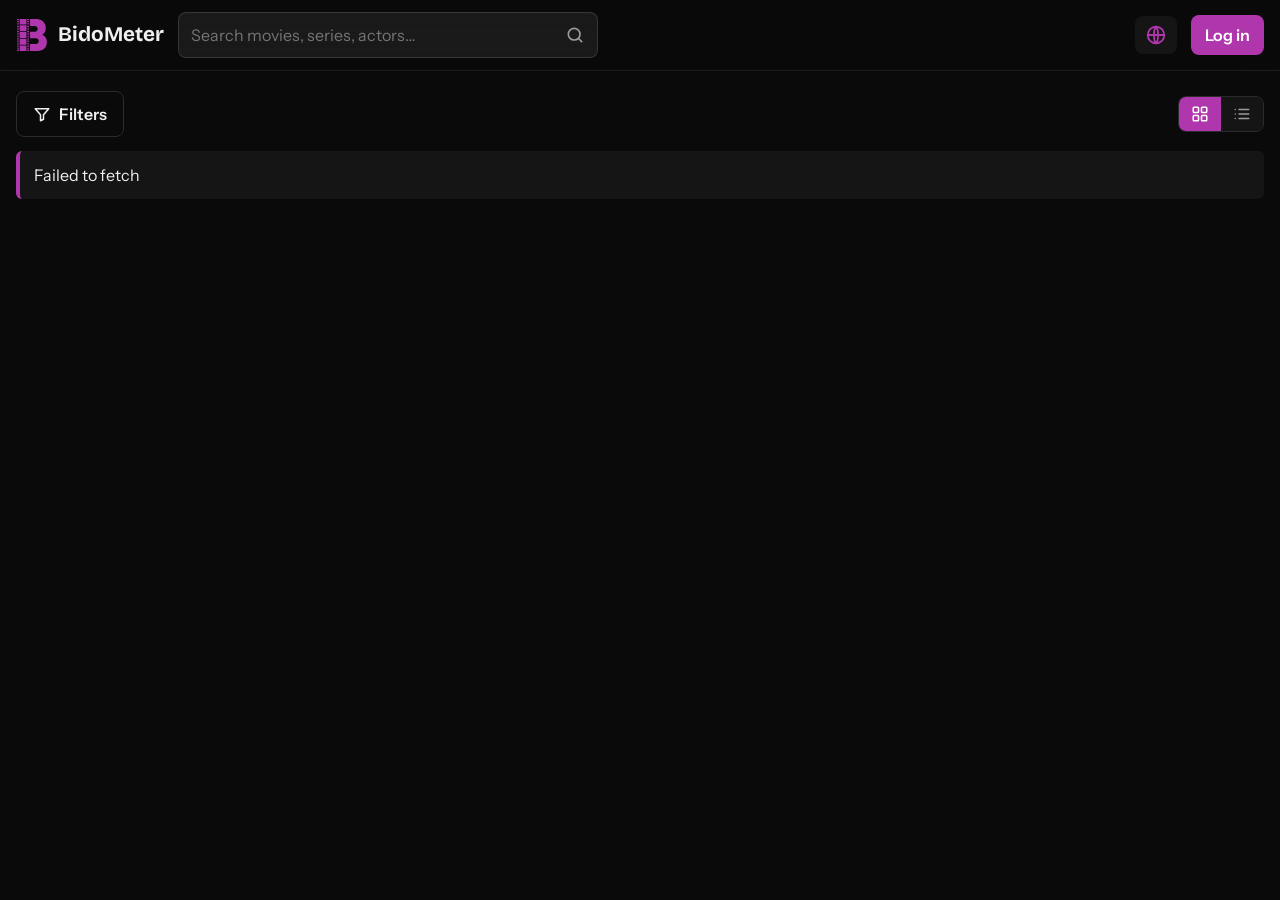
==== commit ad36199f: "Logo change and UI fixes" ====
--- a/index.html
+++ b/index.html
@@ -31,12 +31,11 @@
 </head>
 <body>
 <header>
-  <div class="htop"><h1><svg class="logo" viewBox="0 0 64 64" aria-hidden="true"><mask id="pm"><rect width="64" height="64" fill="#fff"/><path d="M25 33L26.8 58M39 33L37.2 58" stroke="#000" stroke-width="2.6"/></mask>
-<g fill="currentColor"><circle cx="16" cy="24" r="6.5"/><circle cx="23" cy="16" r="7.5"/><circle cx="34" cy="11" r="8"/><circle cx="44" cy="16" r="7.5"/><circle cx="48" cy="25" r="6.5"/><circle cx="32" cy="24" r="8.5"/><path mask="url(#pm)" d="M11 33h42l-5.5 25h-31z"/></g></svg><span class="brand">BidoMeter</span></h1><div id="hacct"></div></div>
+  <div class="htop"><h1><svg class="logo" viewBox="0 0 1138 1225" aria-hidden="true"><path fill="currentColor" d="M0 0h66v50h-66zM0 79h66v35h-66zM0 143h66v35h-66zM0 207h66v35h-66zM0 271h66v35h-66zM0 335h66v35h-66zM0 399h66v35h-66zM0 464h66v34h-66zM0 528h66v34h-66zM0 592h66v34h-66zM0 656h66v35h-66zM0 720h66v35h-66zM0 784h66v35h-66zM0 848h66v35h-66zM0 912h66v35h-66zM0 976h66v35h-66zM0 1040h66v35h-66zM0 1105h66v34h-66zM0 1169h66v54h-66zM96 0h262v212h-262zM96 242h262v227h-262zM96 498h261v227h-261zM96 754h261v227h-261zM96 1011h261v212h-261zM387 0h66v50h-66zM387 79h66v35h-66zM387 143h66v35h-66zM387 207h66v35h-66zM387 271h66v35h-66zM387 335h66v35h-66zM387 399h66v35h-66zM387 464h66v34h-66zM387 528h66v34h-66zM387 592h66v34h-66zM387 656h66v35h-66zM387 720h66v35h-66zM387 784h66v35h-66zM387 848h66v35h-66zM387 912h66v35h-66zM387 976h66v35h-66zM387 1040h66v35h-66zM387 1105h66v34h-66zM387 1169h66v54h-66zM495 0 494 1 494 271 691 271 715 277 728 283 743 293 760 310 771 326 782 353 785 371 785 387 783 401 778 417 771 432 764 443 755 454 741 467 731 474 712 483 692 488 494 488 494 736 730 736 738 737 758 743 775 752 787 761 798 772 808 785 818 804 822 815 825 828 826 853 824 867 820 881 813 897 804 911 789 927 779 935 761 945 747 950 733 953 494 953 494 1224 778 1224 779 1223 800 1223 840 1219 869 1214 895 1208 929 1197 951 1188 977 1175 1009 1155 1042 1128 1067 1101 1090 1069 1110 1030 1121 1000 1132 953 1137 905 1137 867 1136 866 1135 841 1131 813 1125 788 1111 748 1098 722 1088 706 1074 687 1053 664 1030 644 1006 627 991 618 958 602 961 599 973 593 1001 573 1031 544 1046 525 1060 503 1071 481 1082 451 1089 424 1094 393 1095 371 1096 370 1096 324 1095 323 1094 299 1089 266 1077 222 1063 188 1042 151 1019 121 1000 101 981 84 944 58 915 42 877 26 845 16 820 10 784 4 753 1z"/></svg><span class="brand">BidoMeter</span></h1><div id="hacct"></div></div>
   <form id="sf"><input id="q" placeholder="Search movies, series, actors…" aria-label="Search movies, series and actors"><button class="sbtn" aria-label="Search" title="Search"><svg viewBox="0 0 24 24" fill="none" stroke="currentColor" stroke-width="2" stroke-linecap="round" stroke-linejoin="round"><circle cx="11" cy="11" r="7"/><path d="M20 20l-3.5-3.5"/></svg></button></form>
   <nav id="nav"></nav>
 </header>
-<main id="main"></main>
+<main id="main"><div class="loading" role="status"><span class="spin" aria-hidden="true"></span><span>Loading…</span></div></main>
 <div id="modal"><div class="sheet" id="sheet"></div></div>
 
 <script src="js/config.js"></script>
--- a/css/components.css
+++ b/css/components.css
@@ -45,3 +45,9 @@
 .hrow h2{margin:0;flex:1 1 auto;min-width:0}
 .hact{display:flex;align-items:center;gap:8px;flex:none}
 @media(max-width:420px){.ftl{display:none}}
+/* loading animation */
+.spin{display:inline-block;width:30px;height:30px;border:3px solid var(--line);border-top-color:var(--hot);border-radius:50%;animation:spin .8s linear infinite;flex:none}
+.spin.sm{width:14px;height:14px;border-width:2px;vertical-align:-2px;margin-right:6px}
+.loading{display:flex;flex-direction:column;align-items:center;justify-content:center;gap:12px;padding:56px 16px;color:var(--mute)}
+@keyframes spin{to{transform:rotate(360deg)}}
+@media(prefers-reduced-motion:reduce){.spin{animation-duration:2.4s}}
--- a/css/layout.css
+++ b/css/layout.css
@@ -35,13 +35,14 @@
 @media(max-width:430px){header.in .hu .hn{max-width:64px}}
 
 /* PC: everything on one line, in this order: logo, site name, search, nav tabs, account, log in/out.
+   The nav tabs, account and log in/out are pushed to the right edge.
    .htop is dissolved (display:contents) so its children can be ordered together with the nav and search box. */
 @media(min-width:1024px){
   header{flex-wrap:nowrap;gap:14px}
   .htop{display:contents}
   header h1{order:1;flex:0 0 auto}
   header form{order:2;flex:1 1 140px;min-width:120px;max-width:420px}
-  header nav{order:3;flex:0 0 auto;flex-wrap:nowrap;margin-left:0}
-  #hacct{order:4;margin-left:auto}
+  header nav{order:3;flex:0 0 auto;flex-wrap:nowrap;margin-left:auto}
+  #hacct{order:4}
 }
 @media(min-width:1024px) and (max-width:1200px){.hb .lt{display:none}header.in .hb{padding:8px 10px}.hu .hn{max-width:110px}}
--- a/css/stats.css
+++ b/css/stats.css
@@ -12,3 +12,16 @@
 .bn{text-align:right;color:var(--mute);font-size:.9rem}
 @media(max-width:480px){.br{grid-template-columns:90px 1fr 28px;gap:8px}}
 .stat .tl{display:block;margin-top:8px}
+
+/* Statistics blocks: stacked on small screens, paired side by side on PC */
+.sbox{min-width:0}
+.sbox>.hh{margin-top:28px}
+@media(min-width:1024px){
+  .srow{display:grid;grid-template-columns:1fr 1fr;gap:0 32px;align-items:start}
+  /* top row: both card groups share one height, so the cards match; the counts get big numbers to fill the space */
+  .srow.tops{align-items:stretch}
+  .srow.tops .sbox{display:flex;flex-direction:column}
+  .srow.tops .stats{flex:1}
+  .srow.tops .stat{display:flex;flex-direction:column;justify-content:center}
+  .srow.tops .sbox:first-child .stat b{font-size:2.8rem;line-height:1.1}
+}
--- a/css/account.css
+++ b/css/account.css
@@ -1,24 +1,30 @@
 /* Account page, Users list, Admin screen and the log-in pop-up */
-.ul{border:1px solid var(--line);border-radius:10px;overflow:hidden;margin-top:14px}
-.urow{display:flex;align-items:center;gap:12px;width:100%;padding:10px 14px;border:0;border-bottom:1px solid var(--line);background:none;color:var(--ink);text-align:left}
-.urow:last-child{border-bottom:0}
-.urow:hover{background:var(--card)}
-.urow .un{flex:1;min-width:0;font-weight:600;overflow:hidden;text-overflow:ellipsis}
-.urow .go{color:var(--mute);font-size:1.3rem}
-.arow{display:flex;align-items:center;gap:12px;padding:10px 14px;border-bottom:1px solid var(--line);flex-wrap:wrap}
-.arow:last-child{border-bottom:0}
-.arow .un{flex:1;min-width:120px;font-weight:600}
-.arow .un small{display:block;color:var(--mute);font-weight:400}
-.abt{display:flex;gap:8px;flex-wrap:wrap}
 .acc{text-align:center;padding:24px 0}
 .acc .msg{text-align:left;max-width:460px;margin:12px auto}
 .aform{max-width:380px;margin-top:14px}
 .aform label{display:block;margin:12px 0 4px}
 .aform .btn{margin-top:14px}
-.lst .arow .btn{padding:8px 14px}
 #authm{position:fixed;inset:0;z-index:50;background:rgba(0,0,0,.72);display:grid;place-items:center;padding:16px;overflow:auto}
 .amc{position:relative;width:100%;max-width:380px;background:var(--bg);border:1px solid var(--line);border-radius:14px;padding:22px 20px 20px}
 .amc .chips{margin:4px 44px 6px 0}
 .amc .aform{margin-top:6px}
 .accf{max-width:420px;margin:20px auto 0;text-align:left}
 .accf .aform{max-width:none;margin:0;padding:0 14px 14px}
+/* member cards (Users and Admin): avatar on top, name below, count / join date at the bottom */
+.ucards{display:grid;grid-template-columns:repeat(auto-fill,minmax(150px,1fr));gap:14px;margin-top:14px}
+.ucard{display:flex;flex-direction:column;align-items:center;gap:8px;min-width:0;padding:18px 12px 14px;text-align:center;background:var(--card);border:1px solid var(--line);border-radius:12px;color:var(--ink)}
+button.ucard:hover{border-color:var(--hot)}
+.ucard .uav.lg{margin:0}
+.ucard .un{max-width:100%;font-weight:600;overflow:hidden;text-overflow:ellipsis;white-space:nowrap}
+.ubot{margin-top:auto;display:flex;flex-direction:column;align-items:center;gap:8px;width:100%;padding-top:4px}
+.ufoot{color:var(--mute);font-size:.85rem}
+.ufoot b{color:var(--ink)}
+.abt{display:flex;gap:8px;flex-wrap:wrap;justify-content:center}
+.ucard .btn{padding:7px 12px;font-size:.85rem}
+
+.utag{font-weight:600;color:var(--ink)}
+/* Users: small search box with a magnifier inside, on the right */
+.sbar{position:relative;flex:1 1 150px;max-width:240px;margin:0}
+.sbar svg{position:absolute;right:11px;top:50%;transform:translateY(-50%);width:16px;height:16px;color:var(--mute);pointer-events:none}
+.sbar input{padding:8px 34px 8px 12px;font-size:.9rem}
+.sbar input::-webkit-search-cancel-button{-webkit-appearance:none;display:none}
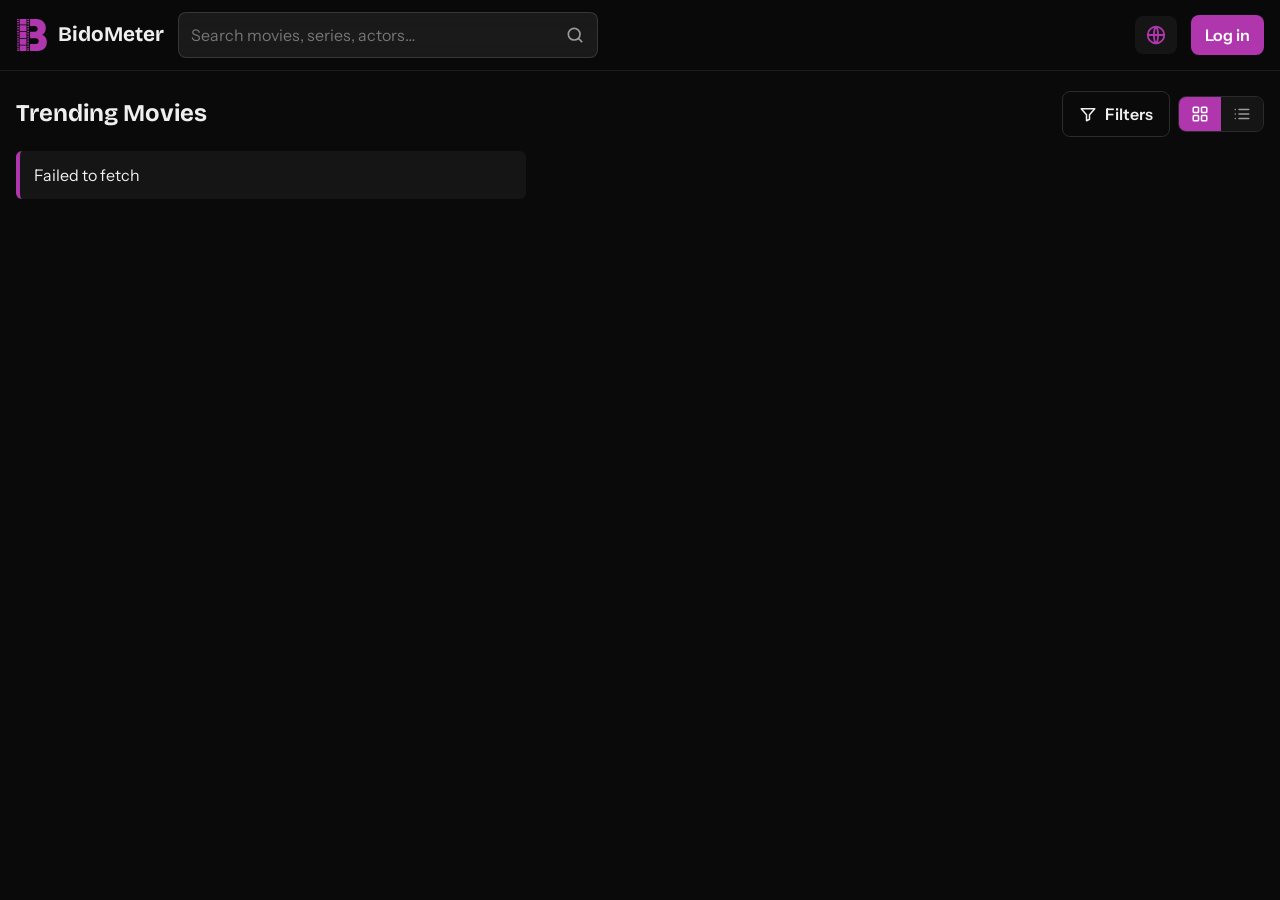
==== commit 75f7dbb0: "Add Trailer and UI fixes" ====
--- a/index.html
+++ b/index.html
@@ -23,6 +23,7 @@
 <link rel="stylesheet" href="css/dashboard.css">
 <link rel="stylesheet" href="css/modal.css">
 <link rel="stylesheet" href="css/lightbox.css">
+<link rel="stylesheet" href="css/trailer.css">
 <link rel="stylesheet" href="css/leaderboard.css">
 <link rel="stylesheet" href="css/quiz.css">
 <link rel="stylesheet" href="css/watch-now.css">
@@ -63,6 +64,7 @@
 <script src="js/awards.js"></script>
 <script src="js/actor.js"></script>
 <script src="js/lightbox.js"></script>
+<script src="js/trailer.js"></script>
 <script src="js/swipe.js"></script>
 <script src="js/boot.js"></script>
 </body>
--- a/css/dashboard.css
+++ b/css/dashboard.css
@@ -28,3 +28,13 @@
   .duo{display:grid;grid-template-columns:1fr 1fr;gap:20px;align-items:start}
   .duo .hero{height:520px}
 }
+
+/* Public screen: slideshow of the top titles beside the list on PC; stacked (slideshow first) on small screens */
+.pub .hsec{margin-top:0}
+.pubhero:empty{display:none}
+.pubhero{margin-bottom:18px}
+@media(min-width:1024px){
+  .pub{display:grid;grid-template-columns:minmax(0,5fr) minmax(0,7fr);gap:24px;align-items:start}
+  .pubhero{position:sticky;top:84px;margin-bottom:0}
+  .pub .hero{height:560px}
+}
--- a/css/trailer.css
+++ b/css/trailer.css
@@ -0,0 +1,7 @@
+/* Full-screen trailer player */
+#tv{position:fixed;inset:0;z-index:35;background:rgba(0,0,0,.94);display:flex;align-items:center;justify-content:center;padding:16px}
+.tvbox{width:min(960px,100%);display:flex;flex-direction:column;align-items:center;gap:12px}
+.tvframe{width:100%;aspect-ratio:16/9;background:#000;border-radius:12px;overflow:hidden}
+.tvframe iframe{display:block;width:100%;height:100%;border:0}
+.tvyt{color:var(--mute);font-size:.9rem}
+.tvx{position:absolute;top:14px;right:14px;width:44px;height:44px;border-radius:50%;border:0;background:rgba(255,255,255,.12);color:#fff;font-size:1.4rem}
--- a/css/quiz.css
+++ b/css/quiz.css
@@ -12,8 +12,8 @@
 .qstage h3{margin:0}
 .qposter{width:min(240px,64vw);aspect-ratio:2/3;object-fit:cover;border-radius:12px;background:var(--card)}
 .qopts,.qhl{display:grid;grid-template-columns:1fr 1fr;gap:10px}
-@media(max-width:520px){.qopts{grid-template-columns:1fr}}
-.qo{display:flex;align-items:center;gap:10px;text-align:left;padding:12px 14px;border:1px solid var(--line);background:var(--card);border-radius:10px;color:var(--ink)}
+@media(max-width:520px){.qo{padding:10px;gap:8px;font-size:.92rem}.qav img,.qav i{width:32px;height:32px}}
+.qo{min-width:0;overflow-wrap:anywhere;display:flex;align-items:center;gap:10px;text-align:left;padding:12px 14px;border:1px solid var(--line);background:var(--card);border-radius:10px;color:var(--ink)}
 .qhl .qo{justify-content:center;font-weight:600}
 .qo:not(:disabled):hover{border-color:var(--hot)}
 .qo:disabled{cursor:default}
@@ -43,3 +43,17 @@
 .qi.sm svg{width:18px;height:18px}
 .qi.lg{width:76px;height:76px;border-radius:20px;margin:0 auto 10px}
 .qi.lg svg{width:40px;height:40px}
+/* question + answers: stacked on small screens; on PC the question is on the left and the answers on the right */
+@media(min-width:1024px){
+  .qplay{display:grid;grid-template-columns:minmax(0,1fr) minmax(0,1fr);gap:28px;align-items:start}
+  .qq .qstage{margin-top:0}
+  .qa .qfb{margin-top:14px}
+}
+/* the question and its answers sit together in one card */
+.qplay{padding:18px;background:var(--card);border:1px solid var(--line);border-radius:16px}
+.qplay .qo,.qplay .qc{background:var(--bg)}
+.qplay .qo.ok{background:rgba(62,207,142,.14)}
+.qplay .qo.bad{background:rgba(255,107,129,.14)}
+@media(max-width:520px){.qplay{padding:14px}}
+/* mobile: the game name in the top bar is hidden (still read by screen readers); only its icon shows */
+@media(max-width:560px){.qn{position:absolute;width:1px;height:1px;overflow:hidden;clip:rect(0 0 0 0);white-space:nowrap}}
--- a/css/watch-now.css
+++ b/css/watch-now.css
@@ -1,6 +1,10 @@
 /* "Watch Now" site list inside the film pop-up */
 .wnow{margin:12px 0}
-.wnow>summary{list-style:none;cursor:pointer;display:inline-flex;align-items:center;gap:8px;background:var(--hot);color:#fff;font-weight:600;padding:10px 20px;border-radius:10px}
+.wnow>summary{list-style:none;display:inline-flex;align-items:center;gap:10px}
+.wbt,.trl{display:inline-flex;align-items:center;gap:8px;color:#fff;font-weight:600;padding:10px 20px;border:0;border-radius:10px;cursor:pointer}
+.wbt{background:var(--hot)}
+.trl{background:#e5484d}
+.trl.off{opacity:.4;cursor:not-allowed}
 .wnow>summary::-webkit-details-marker{display:none}
 .wbody{margin-top:10px;border:1px solid var(--line);border-radius:10px;background:var(--card);padding:10px}
 .wrow{display:flex;align-items:center;gap:4px;border-bottom:1px solid var(--line)}
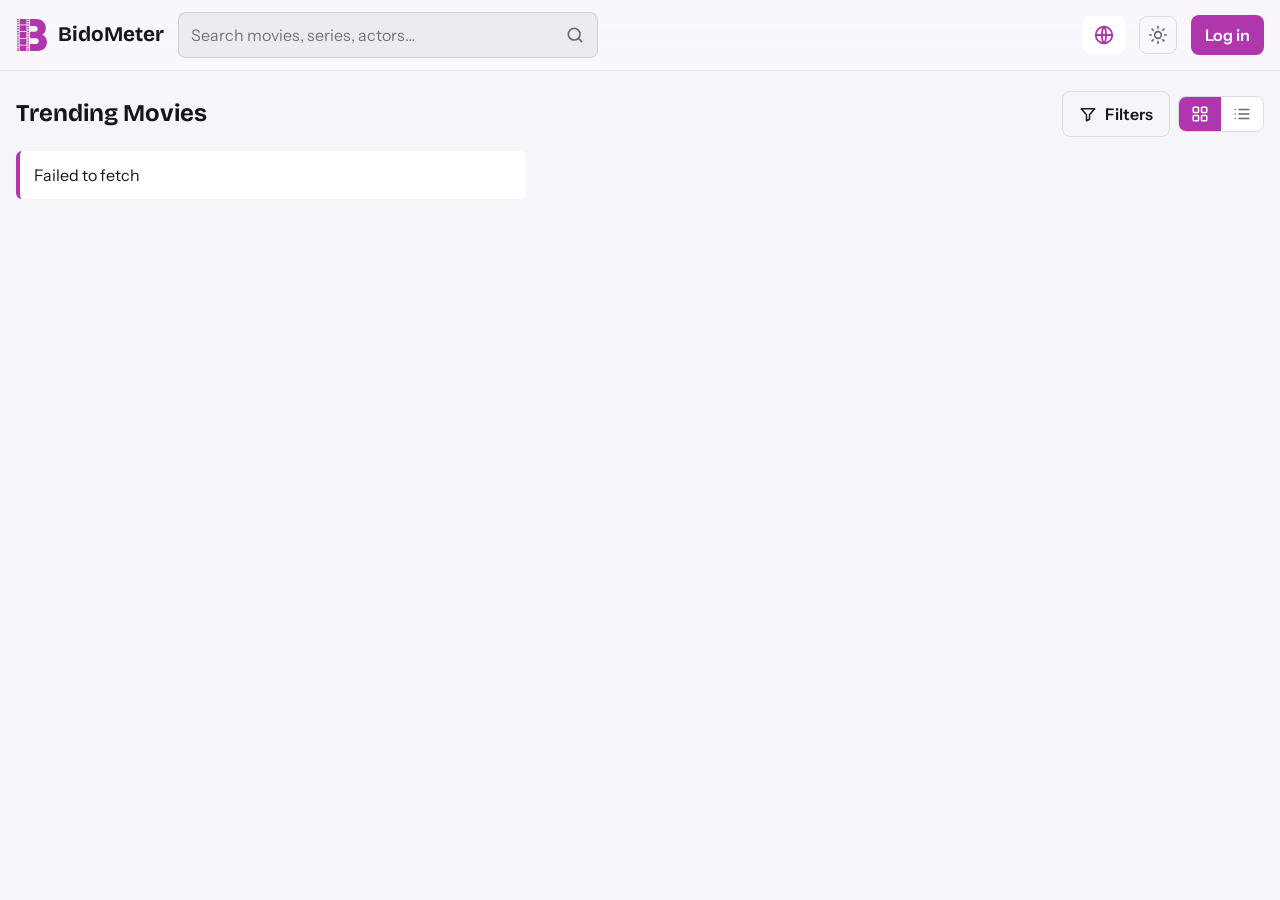
==== commit a7296dea: "Add Request Library Acces and Light Mode" ====
--- a/index.html
+++ b/index.html
@@ -4,6 +4,7 @@
 <meta charset="utf-8">
 <meta name="viewport" content="width=device-width, initial-scale=1">
 <title>BidoMeter</title>
+<script>(function(){var t=null;try{t=localStorage.getItem('bm-theme')}catch(e){}if(t!=='light'&&t!=='dark')t=window.matchMedia&&matchMedia('(prefers-color-scheme: light)').matches?'light':'dark';document.documentElement.setAttribute('data-theme',t)})()</script>
 <link rel="icon" href="favicon.svg" type="image/svg+xml">
 <link rel="icon" href="icon-192.png" sizes="192x192" type="image/png">
 <link rel="apple-touch-icon" href="apple-touch-icon.png">
@@ -29,10 +30,11 @@
 <link rel="stylesheet" href="css/watch-now.css">
 <link rel="stylesheet" href="css/account.css">
 <link rel="stylesheet" href="css/effects.css">
+<link rel="stylesheet" href="css/theme-light.css">
 </head>
 <body>
 <header>
-  <div class="htop"><h1><svg class="logo" viewBox="0 0 1138 1225" aria-hidden="true"><path fill="currentColor" d="M0 0h66v50h-66zM0 79h66v35h-66zM0 143h66v35h-66zM0 207h66v35h-66zM0 271h66v35h-66zM0 335h66v35h-66zM0 399h66v35h-66zM0 464h66v34h-66zM0 528h66v34h-66zM0 592h66v34h-66zM0 656h66v35h-66zM0 720h66v35h-66zM0 784h66v35h-66zM0 848h66v35h-66zM0 912h66v35h-66zM0 976h66v35h-66zM0 1040h66v35h-66zM0 1105h66v34h-66zM0 1169h66v54h-66zM96 0h262v212h-262zM96 242h262v227h-262zM96 498h261v227h-261zM96 754h261v227h-261zM96 1011h261v212h-261zM387 0h66v50h-66zM387 79h66v35h-66zM387 143h66v35h-66zM387 207h66v35h-66zM387 271h66v35h-66zM387 335h66v35h-66zM387 399h66v35h-66zM387 464h66v34h-66zM387 528h66v34h-66zM387 592h66v34h-66zM387 656h66v35h-66zM387 720h66v35h-66zM387 784h66v35h-66zM387 848h66v35h-66zM387 912h66v35h-66zM387 976h66v35h-66zM387 1040h66v35h-66zM387 1105h66v34h-66zM387 1169h66v54h-66zM495 0 494 1 494 271 691 271 715 277 728 283 743 293 760 310 771 326 782 353 785 371 785 387 783 401 778 417 771 432 764 443 755 454 741 467 731 474 712 483 692 488 494 488 494 736 730 736 738 737 758 743 775 752 787 761 798 772 808 785 818 804 822 815 825 828 826 853 824 867 820 881 813 897 804 911 789 927 779 935 761 945 747 950 733 953 494 953 494 1224 778 1224 779 1223 800 1223 840 1219 869 1214 895 1208 929 1197 951 1188 977 1175 1009 1155 1042 1128 1067 1101 1090 1069 1110 1030 1121 1000 1132 953 1137 905 1137 867 1136 866 1135 841 1131 813 1125 788 1111 748 1098 722 1088 706 1074 687 1053 664 1030 644 1006 627 991 618 958 602 961 599 973 593 1001 573 1031 544 1046 525 1060 503 1071 481 1082 451 1089 424 1094 393 1095 371 1096 370 1096 324 1095 323 1094 299 1089 266 1077 222 1063 188 1042 151 1019 121 1000 101 981 84 944 58 915 42 877 26 845 16 820 10 784 4 753 1z"/></svg><span class="brand">BidoMeter</span></h1><div id="hacct"></div></div>
+  <div class="htop"><h1><svg class="logo" viewBox="0 0 1138 1225" aria-hidden="true"><path fill="currentColor" d="M0 0h66v50h-66zM0 79h66v35h-66zM0 143h66v35h-66zM0 207h66v35h-66zM0 271h66v35h-66zM0 335h66v35h-66zM0 399h66v35h-66zM0 464h66v34h-66zM0 528h66v34h-66zM0 592h66v34h-66zM0 656h66v35h-66zM0 720h66v35h-66zM0 784h66v35h-66zM0 848h66v35h-66zM0 912h66v35h-66zM0 976h66v35h-66zM0 1040h66v35h-66zM0 1105h66v34h-66zM0 1169h66v54h-66zM96 0h262v212h-262zM96 242h262v227h-262zM96 498h261v227h-261zM96 754h261v227h-261zM96 1011h261v212h-261zM387 0h66v50h-66zM387 79h66v35h-66zM387 143h66v35h-66zM387 207h66v35h-66zM387 271h66v35h-66zM387 335h66v35h-66zM387 399h66v35h-66zM387 464h66v34h-66zM387 528h66v34h-66zM387 592h66v34h-66zM387 656h66v35h-66zM387 720h66v35h-66zM387 784h66v35h-66zM387 848h66v35h-66zM387 912h66v35h-66zM387 976h66v35h-66zM387 1040h66v35h-66zM387 1105h66v34h-66zM387 1169h66v54h-66zM495 0 494 1 494 271 691 271 715 277 728 283 743 293 760 310 771 326 782 353 785 371 785 387 783 401 778 417 771 432 764 443 755 454 741 467 731 474 712 483 692 488 494 488 494 736 730 736 738 737 758 743 775 752 787 761 798 772 808 785 818 804 822 815 825 828 826 853 824 867 820 881 813 897 804 911 789 927 779 935 761 945 747 950 733 953 494 953 494 1224 778 1224 779 1223 800 1223 840 1219 869 1214 895 1208 929 1197 951 1188 977 1175 1009 1155 1042 1128 1067 1101 1090 1069 1110 1030 1121 1000 1132 953 1137 905 1137 867 1136 866 1135 841 1131 813 1125 788 1111 748 1098 722 1088 706 1074 687 1053 664 1030 644 1006 627 991 618 958 602 961 599 973 593 1001 573 1031 544 1046 525 1060 503 1071 481 1082 451 1089 424 1094 393 1095 371 1096 370 1096 324 1095 323 1094 299 1089 266 1077 222 1063 188 1042 151 1019 121 1000 101 981 84 944 58 915 42 877 26 845 16 820 10 784 4 753 1z"/></svg><span class="brand">BidoMeter</span></h1><button id="themeBtn" type="button" aria-label="Switch to light mode" title="Switch to light mode"><svg class="moon" viewBox="0 0 24 24" fill="none" stroke="currentColor" stroke-width="2" stroke-linecap="round" stroke-linejoin="round"><path d="M21 12.8A9 9 0 1 1 11.2 3a7 7 0 0 0 9.8 9.8z"/></svg><svg class="sun" viewBox="0 0 24 24" fill="none" stroke="currentColor" stroke-width="2" stroke-linecap="round" stroke-linejoin="round"><circle cx="12" cy="12" r="4"/><path d="M12 2v2M12 20v2M4.9 4.9l1.4 1.4M17.7 17.7l1.4 1.4M2 12h2M20 12h2M4.9 19.1l1.4-1.4M17.7 6.3l1.4-1.4"/></svg></button><div id="hacct"></div></div>
   <form id="sf"><input id="q" placeholder="Search movies, series, actors…" aria-label="Search movies, series and actors"><button class="sbtn" aria-label="Search" title="Search"><svg viewBox="0 0 24 24" fill="none" stroke="currentColor" stroke-width="2" stroke-linecap="round" stroke-linejoin="round"><circle cx="11" cy="11" r="7"/><path d="M20 20l-3.5-3.5"/></svg></button></form>
   <nav id="nav"></nav>
 </header>
@@ -40,6 +42,7 @@
 <div id="modal"><div class="sheet" id="sheet"></div></div>
 
 <script src="js/config.js"></script>
+<script src="js/theme.js"></script>
 <script src="js/auth.js"></script>
 <script src="js/db.js"></script>
 <script src="js/api.js"></script>
@@ -56,6 +59,7 @@
 <script src="js/auth-modal.js"></script>
 <script src="js/account.js"></script>
 <script src="js/users.js"></script>
+<script src="js/access.js"></script>
 <script src="js/admin.js"></script>
 <script src="js/router.js"></script>
 <script src="js/modal.js"></script>
--- a/css/base.css
+++ b/css/base.css
@@ -1,5 +1,5 @@
 /* Design tokens, reset, typography and bare form elements */
-:root{color-scheme:dark;--bg:#0a0a0a;--card:#151515;--line:#2b2b2b;--ink:#efefef;--mute:#9b9b9b;--hot:#b036ad;--glow:rgba(176,54,173,.55);--red:#ff6b81}
+:root{color-scheme:dark;--bg:#0a0a0a;--card:#151515;--line:#2b2b2b;--ink:#efefef;--mute:#9b9b9b;--hot:#b036ad;--glow:rgba(176,54,173,.55);--red:#ff6b81;--off:#444}
 *{box-sizing:border-box;margin:0}
 body{background:var(--bg);color:var(--ink);font:16px/1.5 'Instrument Sans',system-ui,sans-serif;min-height:100vh}
 h1,h2,h3{font-family:'Bricolage Grotesque',system-ui,sans-serif;line-height:1.15}
--- a/css/layout.css
+++ b/css/layout.css
@@ -46,3 +46,6 @@
   #hacct{order:4}
 }
 @media(min-width:1024px) and (max-width:1200px){.hb .lt{display:none}header.in .hb{padding:8px 10px}.hu .hn{max-width:110px}}
+/* little number on the account chip: library access requests waiting for you */
+.hu{position:relative}
+.hu .dot{top:-5px;right:-4px}
--- a/css/modal.css
+++ b/css/modal.css
@@ -11,7 +11,8 @@
 .cast img,.cast .ph{width:72px;height:72px;border-radius:50%;margin:0 auto 4px;aspect-ratio:1}
 .rate{background:var(--card);border-radius:10px;padding:14px;margin-top:16px}
 .row{display:flex;justify-content:space-between;align-items:center;gap:8px;padding:5px 0;flex-wrap:wrap}
-.stars button{background:none;border:0;font-size:1.7rem;color:#444;padding:0 2px}
+.stars button{background:none;border:0;color:var(--off);padding:0 2px;line-height:0}
+.stars button svg{display:block;width:1.7rem;height:1.7rem;fill:currentColor;stroke:none}
 .stars button.f{color:var(--hot)}
 .acts{display:flex;gap:8px;margin-top:12px;flex-wrap:wrap}
 .cast img,.lb img{object-fit:cover;object-position:center top;flex:none}
--- a/css/watch-now.css
+++ b/css/watch-now.css
@@ -3,7 +3,8 @@
 .wnow>summary{list-style:none;display:inline-flex;align-items:center;gap:10px}
 .wbt,.trl{display:inline-flex;align-items:center;gap:8px;color:#fff;font-weight:600;padding:10px 20px;border:0;border-radius:10px;cursor:pointer}
 .wbt{background:var(--hot)}
-.trl{background:#e5484d}
+.trl{background:transparent;border:2px solid #fff;padding:8px 18px}   /* hollow, white outline (same size as Watch Now) */
+.trl:not(.off):hover{background:rgba(255,255,255,.14)}
 .trl.off{opacity:.4;cursor:not-allowed}
 .wnow>summary::-webkit-details-marker{display:none}
 .wbody{margin-top:10px;border:1px solid var(--line);border-radius:10px;background:var(--card);padding:10px}
--- a/css/account.css
+++ b/css/account.css
@@ -28,3 +28,5 @@
 .sbar svg{position:absolute;right:11px;top:50%;transform:translateY(-50%);width:16px;height:16px;color:var(--mute);pointer-events:none}
 .sbar input{padding:8px 34px 8px 12px;font-size:.9rem}
 .sbar input::-webkit-search-cancel-button{-webkit-appearance:none;display:none}
+/* Account page: library access section */
+#accs{max-width:760px;margin:6px auto 0;text-align:left}
--- a/css/effects.css
+++ b/css/effects.css
@@ -1,5 +1,6 @@
 /* Glow and frosted-glass effects layered on top of everything else */
-.score,.sr,.stars button.f,.stat b,.lb b{text-shadow:0 0 10px var(--glow)}
+.score,.sr,.stat b,.lb b{text-shadow:0 0 10px var(--glow)}
+.stars button.f svg{filter:drop-shadow(0 0 5px var(--glow))}
 .dots button.on{box-shadow:0 0 10px var(--glow)}
 .hero{box-shadow:0 0 24px rgba(176,54,173,.25)}
 .slide .txt{text-shadow:0 1px 8px rgba(0,0,0,.7)}
--- a/css/theme-light.css
+++ b/css/theme-light.css
@@ -0,0 +1,58 @@
+/* Light theme. Loaded last. Only active when <html data-theme="light"> is set (see js/theme.js).
+   The violet accent (--hot / --glow) is deliberately NOT redefined here. */
+:root[data-theme="light"]{color-scheme:light;--bg:#f6f5f9;--card:#fff;--line:#dcd9e4;--ink:#17151c;--mute:#6a6674;--red:#d6334f;--off:#cfccd8}
+
+/* header */
+[data-theme="light"] header{background:rgba(250,249,252,.72);border-bottom-color:rgba(0,0,0,.08)}
+[data-theme="light"] header input,[data-theme="light"] .hu{background:rgba(0,0,0,.05);border-color:rgba(0,0,0,.12)}
+[data-theme="light"] .filters{background:rgba(0,0,0,.02)}
+[data-theme="light"] .wl:hover{background:rgba(0,0,0,.05)}
+
+/* theme toggle button (sits in the header, outside #hacct so nav() never wipes it) */
+#themeBtn{flex:none;display:inline-grid;place-items:center;width:38px;height:38px;padding:0;border-radius:8px;background:none;border:1px solid var(--line);color:var(--mute)}
+#themeBtn:hover{color:var(--hot);border-color:var(--hot)}
+#themeBtn svg{width:20px;height:20px}
+#themeBtn .sun{display:none}
+[data-theme="light"] #themeBtn .sun{display:block}
+[data-theme="light"] #themeBtn .moon{display:none}
+@media(min-width:1024px){header nav{order:3}#themeBtn{order:4}#hacct{order:5}}
+
+/* glow: soften on light backgrounds */
+[data-theme="light"] .score,[data-theme="light"] .sr,[data-theme="light"] .stat b,[data-theme="light"] .lb b{text-shadow:none}
+[data-theme="light"] .dots button.on{box-shadow:0 0 8px rgba(176,54,173,.35)}
+[data-theme="light"] .hero{box-shadow:0 6px 24px rgba(176,54,173,.14)}
+
+/* hero slideshow: the photo + dark gradient stay, so its text stays light */
+[data-theme="light"] .slide .txt{color:#efefef}
+[data-theme="light"] .slide .meta,[data-theme="light"] .slide .ov{color:#d2d0d8}
+[data-theme="light"] .arrow{color:#fff;border-color:rgba(255,255,255,.25)}
+[data-theme="light"] .dots button{background:rgba(255,255,255,.4)}
+[data-theme="light"] .dots button.on{background:var(--hot)}
+
+/* pop-ups: frosted white glass */
+[data-theme="light"] #modal{background:rgba(30,20,40,.38)}
+[data-theme="light"] #authm{background:rgba(30,20,40,.5)}
+[data-theme="light"] .sheet,[data-theme="light"] .amc{background:rgba(255,255,255,.78);border-color:rgba(0,0,0,.08);box-shadow:0 20px 60px rgba(40,20,60,.25)}
+[data-theme="light"] .sheet .rate,[data-theme="light"] .sheet .wbody,[data-theme="light"] .sheet .kwd,[data-theme="light"] .sheet .msg{background:rgba(0,0,0,.04)}
+[data-theme="light"] .sheet .x,[data-theme="light"] .amc .x{background:rgba(0,0,0,.07)}
+[data-theme="light"] .sheet input,[data-theme="light"] .amc input{background:rgba(255,255,255,.85);border-color:rgba(0,0,0,.14)}
+[data-theme="light"] .slide .txt{text-shadow:0 1px 8px rgba(0,0,0,.7)}
+
+/* trailer button: hollow white outline would vanish on a light sheet */
+[data-theme="light"] .trl{color:var(--ink);border-color:var(--ink)}
+[data-theme="light"] .trl:not(.off):hover{background:rgba(0,0,0,.07)}
+
+/* quiz + status colours: slightly deeper green for contrast on white */
+[data-theme="light"] .qo.ok{border-color:#23a86f}
+[data-theme="light"] .msg.ok{border-left-color:#23a86f}
+
+/* rating stars: an empty star is an outline (same style as the star on the Watch Now links) */
+[data-theme="light"] .stars button:not(.f) svg{fill:none;stroke:#8a8696;stroke-width:2;stroke-linejoin:round;stroke-linecap:round}
+[data-theme="light"] .stars button:not(.f):hover svg{stroke:var(--hot)}
+[data-theme="light"] .stars button.f svg{filter:none}
+
+/* slideshow badges (IMDb / TMDB / genres): the slide text is light, but the badge pill is white, so give it dark text */
+[data-theme="light"] .slide .badge{color:var(--ink)}
+
+/* no text shadow on the slideshow badges (IMDb / TMDB / genres), including the scores inside them */
+[data-theme="light"] .slide .badge,[data-theme="light"] .slide .badge .score{text-shadow:none}
